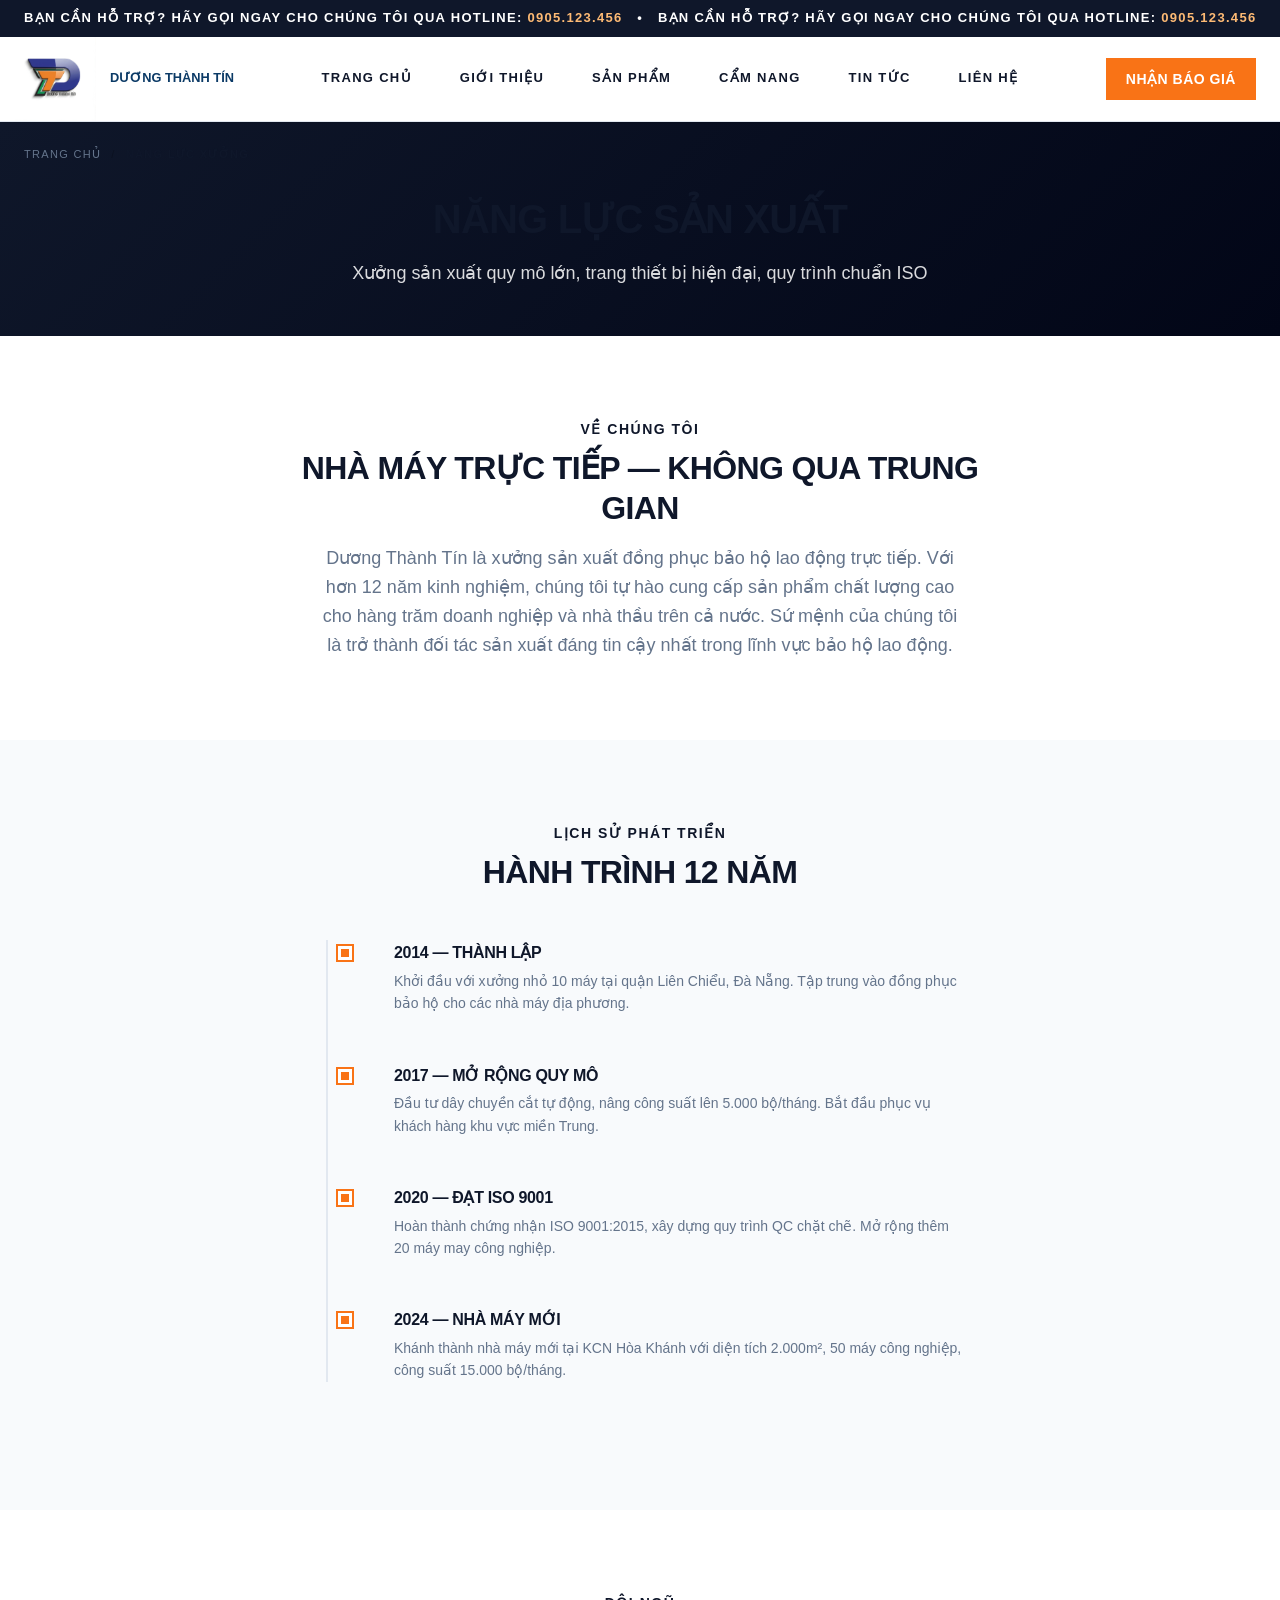
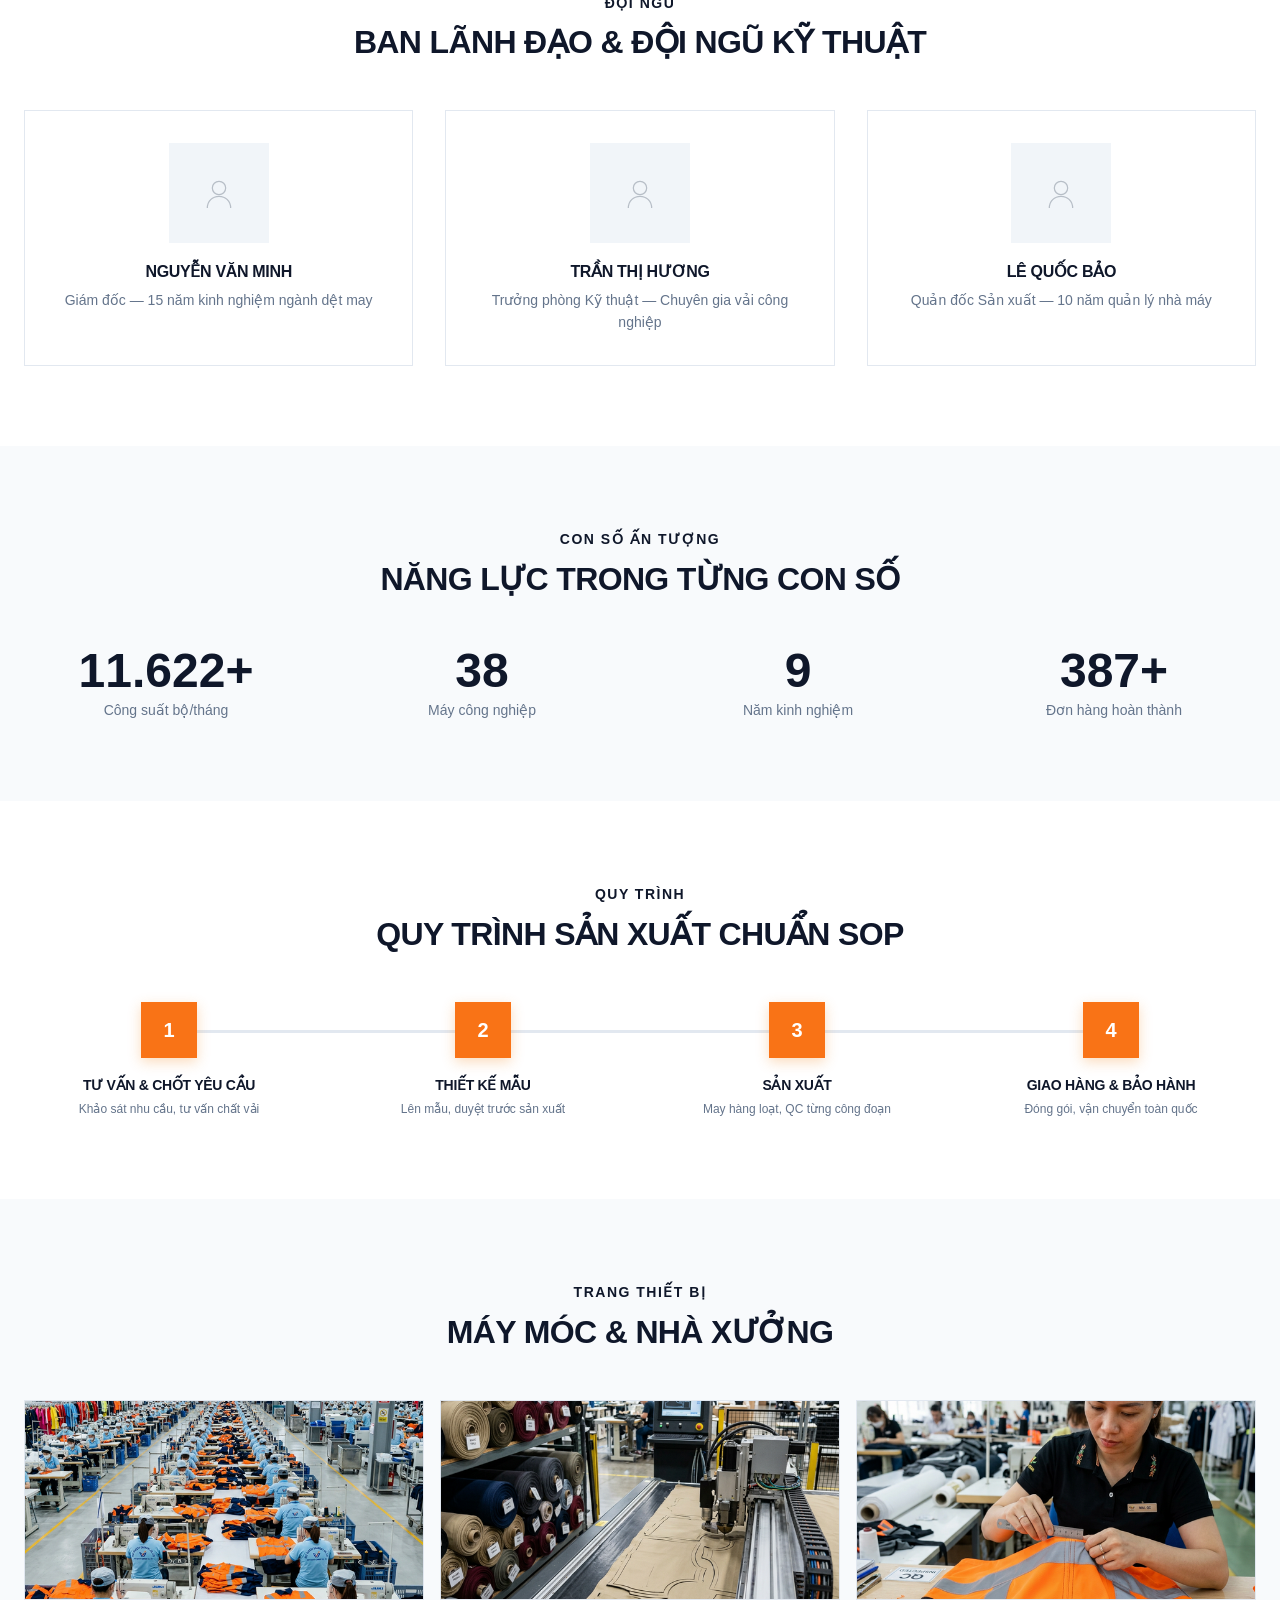
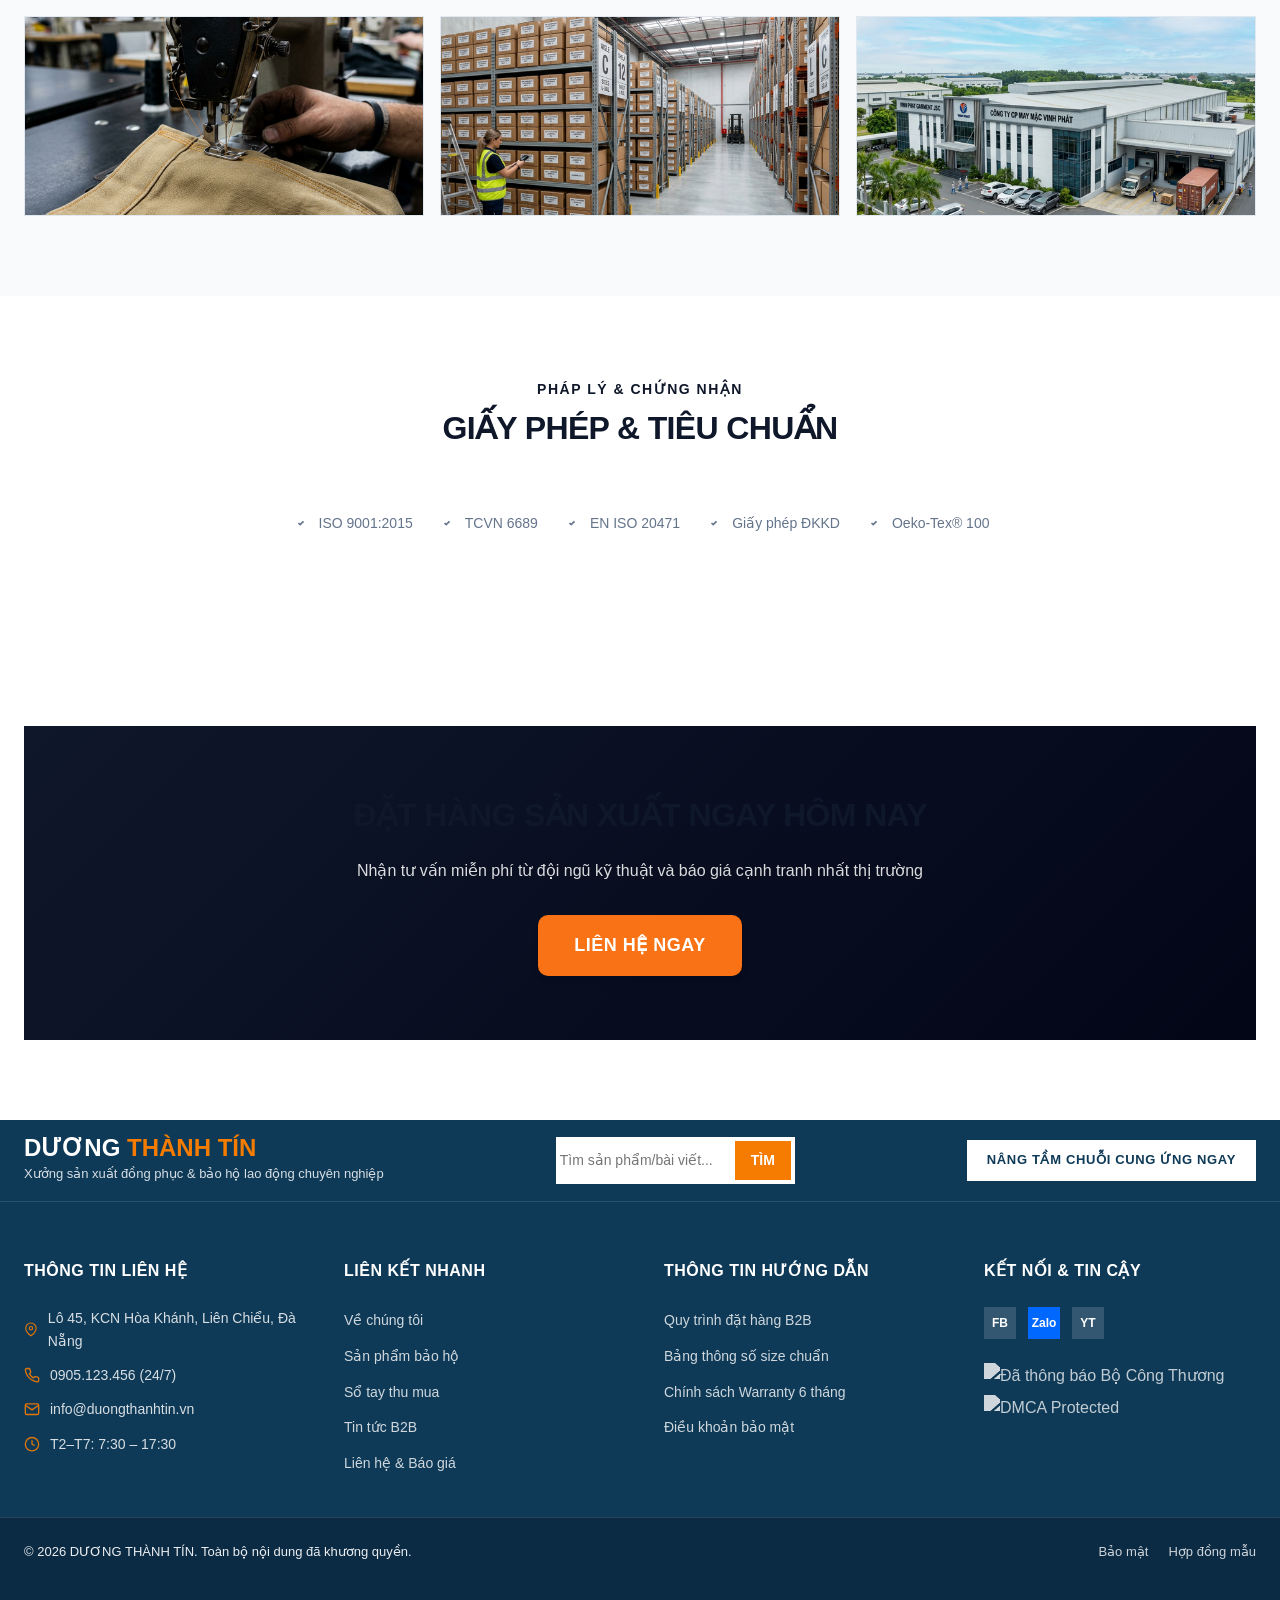
==== authority.html @ 7e6cf9c2 "Initial commit: Dương Thành Tín B2B Garment Website - Full redesign with homepage, profile, category" ====
<!DOCTYPE html>
<html lang="vi">

<head>
    <meta charset="UTF-8">
    <meta name="viewport" content="width=device-width, initial-scale=1.0">
    <title>Năng Lực Xưởng Sản Xuất | Dương Thành Tín</title>
    <meta name="description"
        content="Khám phá năng lực sản xuất của xưởng đồng phục bảo hộ Dương Thành Tín — thiết bị hiện đại, quy trình chuẩn ISO, đội ngũ giàu kinh nghiệm.">
    <link rel="stylesheet" href="styles.css">
</head>

<body>

    <!-- HEADER -->
    <div id="header-container"></div>
    <!-- PAGE HERO -->
    <section class="page-hero" style="padding: 24px 0 48px;">
        <div class="container">
            <nav class="breadcrumb-b2b">
                <a href="index.html">Trang chủ</a> <span class="separator">/</span> <span class="active-page">Năng lực
                    xưởng</span>
            </nav>
            <h1>Năng lực sản xuất</h1>
            <p>Xưởng sản xuất quy mô lớn, trang thiết bị hiện đại, quy trình chuẩn ISO</p>
        </div>
    </section>

    <!-- INTRO -->
    <section class="section reveal reveal-up">
        <div class="container" style="max-width:800px">
            <div class="text-center">
                <span class="section-label">Về chúng tôi</span>
                <h2 class="section-title">Nhà máy trực tiếp — Không qua trung gian</h2>
                <p class="section-subtitle">Dương Thành Tín là xưởng sản xuất đồng phục bảo hộ lao động trực tiếp.
                    Với hơn 12 năm kinh nghiệm, chúng tôi tự hào cung cấp sản phẩm chất lượng cao cho hàng trăm doanh
                    nghiệp và nhà thầu trên cả nước. Sứ mệnh của chúng tôi là trở thành đối tác sản xuất đáng tin cậy
                    nhất trong lĩnh vực bảo hộ lao động.</p>
            </div>
        </div>
    </section>

    <!-- HISTORY TIMELINE -->
    <section class="section section--alt">
        <div class="container" style="max-width:700px">
            <div class="text-center">
                <span class="section-label">Lịch sử phát triển</span>
                <h2 class="section-title">Hành trình 12 năm</h2>
            </div>
            <div class="history-timeline" style="margin-top:var(--space-2xl)">
                <div class="history-item">
                    <h4>2014 — Thành lập</h4>
                    <p>Khởi đầu với xưởng nhỏ 10 máy tại quận Liên Chiểu, Đà Nẵng. Tập trung vào đồng phục bảo hộ cho
                        các nhà máy địa phương.</p>
                </div>
                <div class="history-item">
                    <h4>2017 — Mở rộng quy mô</h4>
                    <p>Đầu tư dây chuyền cắt tự động, nâng công suất lên 5.000 bộ/tháng. Bắt đầu phục vụ khách hàng khu
                        vực miền Trung.</p>
                </div>
                <div class="history-item">
                    <h4>2020 — Đạt ISO 9001</h4>
                    <p>Hoàn thành chứng nhận ISO 9001:2015, xây dựng quy trình QC chặt chẽ. Mở rộng thêm 20 máy may công
                        nghiệp.</p>
                </div>
                <div class="history-item">
                    <h4>2024 — Nhà máy mới</h4>
                    <p>Khánh thành nhà máy mới tại KCN Hòa Khánh với diện tích 2.000m², 50 máy công nghiệp, công suất
                        15.000 bộ/tháng.</p>
                </div>
            </div>
        </div>
    </section>

    <!-- TEAM -->
    <section class="section">
        <div class="container">
            <div class="text-center">
                <span class="section-label">Đội ngũ</span>
                <h2 class="section-title">Ban lãnh đạo & đội ngũ kỹ thuật</h2>
            </div>
            <div class="grid-3" style="margin-top:var(--space-2xl)">
                <div class="team-card">
                    <div class="team-card__avatar">
                        <svg viewBox="0 0 48 48">
                            <circle cx="24" cy="18" r="8" fill="none" stroke="currentColor" stroke-width="1.5" />
                            <path d="M10 42c0-8 6-14 14-14s14 6 14 14" fill="none" stroke="currentColor"
                                stroke-width="1.5" />
                        </svg>
                    </div>
                    <h4>Nguyễn Văn Minh</h4>
                    <p>Giám đốc — 15 năm kinh nghiệm ngành dệt may</p>
                </div>
                <div class="team-card">
                    <div class="team-card__avatar">
                        <svg viewBox="0 0 48 48">
                            <circle cx="24" cy="18" r="8" fill="none" stroke="currentColor" stroke-width="1.5" />
                            <path d="M10 42c0-8 6-14 14-14s14 6 14 14" fill="none" stroke="currentColor"
                                stroke-width="1.5" />
                        </svg>
                    </div>
                    <h4>Trần Thị Hương</h4>
                    <p>Trưởng phòng Kỹ thuật — Chuyên gia vải công nghiệp</p>
                </div>
                <div class="team-card">
                    <div class="team-card__avatar">
                        <svg viewBox="0 0 48 48">
                            <circle cx="24" cy="18" r="8" fill="none" stroke="currentColor" stroke-width="1.5" />
                            <path d="M10 42c0-8 6-14 14-14s14 6 14 14" fill="none" stroke="currentColor"
                                stroke-width="1.5" />
                        </svg>
                    </div>
                    <h4>Lê Quốc Bảo</h4>
                    <p>Quản đốc Sản xuất — 10 năm quản lý nhà máy</p>
                </div>
            </div>
        </div>
    </section>

    <!-- STATS -->
    <section class="section section--alt">
        <div class="container">
            <div class="text-center">
                <span class="section-label">Con số ấn tượng</span>
                <h2 class="section-title">Năng lực trong từng con số</h2>
            </div>
            <div class="stats" style="margin-top:var(--space-2xl)">
                <div class="reveal reveal-up">
                    <div class="stat__number" data-counter="15000" data-suffix="+">0</div>
                    <div class="stat__label">Công suất bộ/tháng</div>
                </div>
                <div class="reveal reveal-up delay-100">
                    <div class="stat__number" data-counter="50">0</div>
                    <div class="stat__label">Máy công nghiệp</div>
                </div>
                <div class="reveal reveal-up delay-200">
                    <div class="stat__number" data-counter="12">0</div>
                    <div class="stat__label">Năm kinh nghiệm</div>
                </div>
                <div class="reveal reveal-up delay-300">
                    <div class="stat__number" data-counter="500" data-suffix="+">0</div>
                    <div class="stat__label">Đơn hàng hoàn thành</div>
                </div>
            </div>
        </div>
    </section>

    <!-- SOP -->
    <section class="section">
        <div class="container">
            <div class="text-center">
                <span class="section-label">Quy trình</span>
                <h2 class="section-title">Quy trình sản xuất chuẩn SOP</h2>
            </div>
            <div class="timeline">
                <div class="timeline__step">
                    <div class="timeline__num">1</div>
                    <h4>Tư vấn & chốt yêu cầu</h4>
                    <p>Khảo sát nhu cầu, tư vấn chất vải</p>
                </div>
                <div class="timeline__step">
                    <div class="timeline__num">2</div>
                    <h4>Thiết kế mẫu</h4>
                    <p>Lên mẫu, duyệt trước sản xuất</p>
                </div>
                <div class="timeline__step">
                    <div class="timeline__num">3</div>
                    <h4>Sản xuất</h4>
                    <p>May hàng loạt, QC từng công đoạn</p>
                </div>
                <div class="timeline__step">
                    <div class="timeline__num">4</div>
                    <h4>Giao hàng & bảo hành</h4>
                    <p>Đóng gói, vận chuyển toàn quốc</p>
                </div>
            </div>
        </div>
    </section>

    <!-- MACHINERY GALLERY -->
    <section class="section section--alt">
        <div class="container">
            <div class="text-center">
                <span class="section-label">Trang thiết bị</span>
                <h2 class="section-title">Máy móc & nhà xưởng</h2>
            </div>
            <div class="gallery-grid" style="margin-top:var(--space-2xl)">
                <div class="gallery-grid__item"><img src="images/factory-1.png" alt="Dây chuyền may công nghiệp"
                        loading="lazy"></div>
                <div class="gallery-grid__item"><img src="images/factory-2.png" alt="Máy cắt vải tự động CNC"
                        loading="lazy"></div>
                <div class="gallery-grid__item"><img src="images/factory-3.png" alt="Kiểm tra chất lượng QC"
                        loading="lazy"></div>
                <div class="gallery-grid__item"><img src="images/factory-5.png" alt="Máy may 2 kim công nghiệp"
                        loading="lazy"></div>
                <div class="gallery-grid__item"><img src="images/factory-4.png" alt="Kho hàng thành phẩm"
                        loading="lazy"></div>
                <div class="gallery-grid__item"><img src="images/factory-6.png" alt="Toàn cảnh nhà máy" loading="lazy">
                </div>
            </div>
        </div>
    </section>

    <!-- LEGAL CERTIFICATIONS STRIP -->
    <section class="section">
        <div class="container">
            <div class="text-center">
                <span class="section-label">Pháp lý & chứng nhận</span>
                <h2 class="section-title">Giấy phép & tiêu chuẩn</h2>
            </div>
            <div class="legal-strip" style="margin-top:var(--space-xl)">
                <div class="legal-strip__item">
                    <svg viewBox="0 0 24 24">
                        <path d="M9 12l2 2 4-4" fill="none" stroke="currentColor" stroke-width="2" />
                    </svg>
                    ISO 9001:2015
                </div>
                <div class="legal-strip__item">
                    <svg viewBox="0 0 24 24">
                        <path d="M9 12l2 2 4-4" fill="none" stroke="currentColor" stroke-width="2" />
                    </svg>
                    TCVN 6689
                </div>
                <div class="legal-strip__item">
                    <svg viewBox="0 0 24 24">
                        <path d="M9 12l2 2 4-4" fill="none" stroke="currentColor" stroke-width="2" />
                    </svg>
                    EN ISO 20471
                </div>
                <div class="legal-strip__item">
                    <svg viewBox="0 0 24 24">
                        <path d="M9 12l2 2 4-4" fill="none" stroke="currentColor" stroke-width="2" />
                    </svg>
                    Giấy phép ĐKKD
                </div>
                <div class="legal-strip__item">
                    <svg viewBox="0 0 24 24">
                        <path d="M9 12l2 2 4-4" fill="none" stroke="currentColor" stroke-width="2" />
                    </svg>
                    Oeko-Tex® 100
                </div>
            </div>
        </div>
    </section>

    <!-- CTA BANNER -->
    <section class="section">
        <div class="container">
            <div class="cta-banner">
                <h2>Đặt hàng sản xuất ngay hôm nay</h2>
                <p>Nhận tư vấn miễn phí từ đội ngũ kỹ thuật và báo giá cạnh tranh nhất thị trường</p>
                <a href="contact.html" class="btn btn--primary btn--lg">Liên hệ ngay</a>
            </div>
        </div>
    </section>

    <!-- FOOTER -->
    <div id="footer-container"></div>


    <script src="script.js"></script>
</body>

</html>
---- styles.css ----
/* ======================================
   CSS DESIGN SYSTEM — B2B Industrial Uniforms
   ====================================== */

/* ---------- Variables ---------- */
:root {
  /* Rich Modern Colors */
  --clr-primary: #0f172a;
  /* Deep Slate/Navy */
  --clr-primary-dark: #020617;
  --clr-primary-light: #1e293b;
  --clr-accent: #f97316;
  /* Vibrant Orange for high conversion */
  --clr-accent-dark: #ea580c;
  --clr-accent-light: #fdba74;
  --clr-white: #ffffff;
  --clr-bg: #f8fafc;
  /* Crisp off-white */
  --clr-bg-alt: #f1f5f9;
  --clr-text: #334155;
  /* Softer text for readability */
  --clr-text-muted: #64748b;
  --clr-border: #e2e8f0;
  --clr-success: #10b981;
  --clr-error: #ef4444;

  /* Premium Typography */
  --ff-body: 'Inter', -apple-system, BlinkMacSystemFont, "Segoe UI", Roboto, Helvetica, Arial, sans-serif;
  --ff-heading: 'Outfit', 'Inter', sans-serif;

  --fs-xs: 0.75rem;
  --fs-sm: 0.875rem;
  --fs-base: 1rem;
  --fs-md: 1.125rem;
  --fs-lg: 1.25rem;
  --fs-xl: 1.5rem;
  --fs-2xl: 2rem;
  --fs-3xl: 2.5rem;
  --fs-4xl: 3rem;

  --fw-normal: 400;
  --fw-medium: 500;
  --fw-semibold: 600;
  --fw-bold: 700;
  --fw-extrabold: 800;

  --space-xs: 0.25rem;
  --space-sm: 0.5rem;
  --space-md: 1rem;
  --space-lg: 1.5rem;
  --space-xl: 2rem;
  --space-2xl: 3rem;
  --space-3xl: 4rem;
  --space-4xl: 6rem;

  /* Modern Soft Radius */
  --radius-sm: 6px;
  --radius-md: 10px;
  --radius-lg: 16px;
  --radius-xl: 24px;
  --radius-full: 9999px;

  /* Premium Glass shadows */
  --shadow-sm: 0 1px 2px 0 rgba(0, 0, 0, 0.05);
  --shadow-md: 0 4px 6px -1px rgba(0, 0, 0, 0.1), 0 2px 4px -2px rgba(0, 0, 0, 0.1);
  --shadow-lg: 0 10px 15px -3px rgba(0, 0, 0, 0.1), 0 4px 6px -4px rgba(0, 0, 0, 0.1);
  --shadow-xl: 0 20px 25px -5px rgba(0, 0, 0, 0.1), 0 8px 10px -6px rgba(0, 0, 0, 0.1);
  --shadow-glow: 0 0 20px rgba(249, 115, 22, 0.35);

  --transition: 0.3s cubic-bezier(0.4, 0, 0.2, 1);
  /* Smoother animations */
  --max-w: 1280px;
  /* Wider for modern screens */
  --header-h: 84px;

  /* Homepage background tokens */
  --bg-1: #ffffff;
  --bg-2: #fff7ed;
  /* Soft orange tint */
  --bg-3: #f1f5f9;
  /* Slate 100 */
  --bg-4: #ffedd5;
  --bg-5: #0f172a;
  --bg-6: #f97316;
}

/* ---------- Reset ---------- */
*,
*::before,
*::after {
  box-sizing: border-box;
  margin: 0;
  padding: 0
}

html {
  scroll-behavior: smooth;
  -webkit-text-size-adjust: 100%
}

body {
  font-family: var(--ff-body);
  font-size: var(--fs-base);
  line-height: 1.6;
  color: var(--clr-text);
  background: var(--clr-white);
  overflow-x: hidden
}

/* Enforce Global Sharpness Removed to allow modern subtle rounded corners */

img,
svg {
  display: block;
  max-width: 100%;
  height: auto
}

a {
  color: inherit;
  text-decoration: none
}

ul,
ol {
  list-style: none
}

button,
input,
select,
textarea {
  font: inherit;
  color: inherit;
  border: none;
  outline: none;
  background: none
}

button {
  cursor: pointer
}

:focus-visible {
  outline: 3px solid var(--clr-accent-light);
  outline-offset: 2px;
  border-radius: var(--radius-sm);
}

/* Base Responsive Typography */
@media (max-width: 768px) {
  :root {
    --fs-base: 0.9375rem;
    --fs-md: 1rem;
    --fs-lg: 1.125rem;
    --fs-xl: 1.25rem;
    --fs-2xl: 1.5rem;
    --fs-3xl: 2rem;
    --fs-4xl: 2.5rem;
  }
}

/* ---------- Utilities ---------- */
.container {
  width: 100%;
  max-width: var(--max-w);
  margin: 0 auto;
  padding: 0 var(--space-lg)
}

.section {
  padding: 80px 0;
}

.strip-section {
  padding: 100px 0;
  position: relative;
  overflow: hidden;
  border-bottom: 1px solid var(--clr-border);
}

.section--alt {
  background: var(--clr-bg)
}

/* Background Utility Classes */
.bg-white {
  background-color: var(--bg-1);
}

.bg-warm {
  background-color: var(--bg-2);
}

.bg-gray {
  background-color: var(--bg-3);
}

.bg-orange-tint {
  background-color: var(--bg-4);
}

.bg-charcoal {
  background-color: var(--bg-5);
  color: #fff;
}

.bg-orange-solid {
  background-color: var(--bg-6);
  color: #fff;
}

.section-title {
  position: relative;
  padding-left: 0;
}

/* Industrial Left Accent for titles */
.section--with-accent .section-title {
  padding-left: var(--space-lg);
  border-left: 4px solid var(--clr-accent);
}

.text-center {
  text-align: center
}

.section-label {
  display: inline-block;
  font-size: var(--fs-sm);
  font-weight: var(--fw-semibold);
  color: var(--clr-primary);
  text-transform: uppercase;
  letter-spacing: 1.5px;
  margin-bottom: var(--space-sm);
}

.section-title {
  font-size: var(--fs-2xl);
  font-weight: var(--fw-extrabold);
  color: var(--clr-primary);
  margin-bottom: var(--space-md);
  line-height: 1.25;
}

.section-subtitle {
  font-size: var(--fs-md);
  color: var(--clr-text-muted);
  max-width: 640px;
}

/* Background Utility Classes extension */
.bg-charcoal .section-title,
.bg-charcoal .section-subtitle,
.bg-charcoal .section-label {
  color: #fff;
}

.bg-charcoal .section-subtitle {
  opacity: 0.8;
}

/* Quote / Highlight strip */
.highlight-strip {
  background-color: var(--bg-4);
  padding: var(--space-xl);
  border-left: 6px solid var(--clr-accent);
  border-radius: 0;
  margin: var(--space-xl) 0;
}

.tag-pill {
  display: inline-block;
  padding: 4px 12px;
  background-color: var(--bg-4);
  color: var(--clr-accent-dark);
  font-size: var(--fs-xs);
  font-weight: var(--fw-bold);
  border-radius: 0;
  text-transform: uppercase;
  letter-spacing: 0.5px;
  margin-bottom: var(--space-sm);
}

.text-center .section-subtitle {
  margin: 0 auto
}

/* ---------- Global Typography Override ---------- */
h1,
h2,
h3,
h4,
h5,
h6 {
  font-family: var(--ff-heading);
  text-transform: uppercase;
  letter-spacing: -0.02em;
  /* Tighter letter spacing for modern B2B tech look */
  font-weight: 800;
  color: var(--clr-primary);
}

/* ---------- Buttons ---------- */
.btn {
  display: inline-flex;
  align-items: center;
  justify-content: center;
  gap: var(--space-sm);
  font-weight: 700;
  font-family: var(--ff-heading);
  border-radius: var(--radius-md);
  padding: 14px 28px;
  font-size: var(--fs-sm);
  transition: var(--transition);
  white-space: nowrap;
  text-transform: uppercase;
  letter-spacing: 0.5px;
  position: relative;
  overflow: hidden;
  z-index: 1;
}

.btn::after {
  content: '';
  position: absolute;
  inset: 0;
  background: rgba(255, 255, 255, 0.1);
  transform: scaleX(0);
  transform-origin: right;
  transition: transform 0.4s cubic-bezier(0.4, 0, 0.2, 1);
  z-index: -1;
}

.btn:hover::after {
  transform: scaleX(1);
  transform-origin: left;
}

.btn--primary {
  background: var(--clr-accent);
  color: var(--clr-white);
  border: none;
  box-shadow: var(--shadow-md);
}

.btn--primary:hover {
  background: var(--clr-accent-dark);
  color: var(--clr-white);
  transform: translateY(-2px);
  box-shadow: var(--shadow-lg), var(--shadow-glow);
}

.btn--secondary {
  background: transparent;
  color: var(--clr-primary);
  border: 2px solid var(--clr-primary);
}

.btn--secondary:hover {
  background: var(--clr-primary);
  color: var(--clr-white);
  transform: translateY(-2px);
  border-color: var(--clr-primary);
  box-shadow: var(--shadow-md);
}

.btn--outline-white {
  background: transparent;
  color: var(--clr-white);
  border: 2px solid var(--clr-white);
}

.btn--outline-white:hover {
  background: var(--clr-white);
  color: var(--clr-primary);
  transform: translateY(-2px);
  box-shadow: var(--shadow-md);
}

.btn--lg {
  padding: 1rem 2.25rem;
  font-size: var(--fs-md);
}

.btn--sm {
  padding: 0.6rem 1.25rem;
  font-size: var(--fs-sm);
}

.btn--full {
  width: 100%;
}

/* ---------- Header ---------- */
.header {
  position: sticky;
  top: 0;
  z-index: 1000;
  background: var(--clr-white);
  box-shadow: var(--shadow-sm);
  transition: transform var(--transition);
}

.header.header--hidden {
  transform: translateY(-100%);
}

.bg-charcoal .header {
  background: var(--bg-5);
  border-bottom: 1px solid rgba(255, 255, 255, 0.1);
}

.header.header--scrolled {
  box-shadow: var(--shadow-md);
}

/* ---------- Top Bar ---------- */
.topbar {
  background: var(--clr-primary);
  color: var(--clr-white);
  font-size: 0.75rem;
  padding: 8px 0;
  overflow: hidden;
  white-space: nowrap;
  text-transform: uppercase;
  letter-spacing: 0.1em;
  font-weight: 700;
}

.topbar a {
  color: var(--clr-white);
  text-decoration: none;
  border-bottom: 1px solid var(--clr-accent);
}

.topbar--marquee .topbar__marquee-track {
  display: inline-block;
  animation: marquee 30s linear infinite;
}

@keyframes marquee {
  0% {
    transform: translateX(0);
  }

  100% {
    transform: translateX(-50%);
  }
}

/* ---------- Navbar ---------- */
.navbar {
  background: var(--clr-white);
  border-bottom: 1px solid var(--clr-border);
  position: relative;
}

.navbar__inner {
  display: flex;
  align-items: center;
  justify-content: space-between;
  height: var(--header-h);
}

.navbar__logo {
  display: flex;
  align-items: center;
  gap: 16px;
  text-decoration: none;
}

.navbar__logo-text {
  display: flex;
  flex-direction: column;
  line-height: 1;
}

.navbar__logo-text span:first-child {
  font-weight: 800;
  font-size: 1.125rem;
  color: var(--clr-primary);
  text-transform: uppercase;
}

.navbar__logo-text span:last-child {
  font-weight: 700;
  font-size: 0.875rem;
  color: var(--clr-primary);
}

.navbar__nav {
  display: flex;
  align-items: center;
  gap: 48px;
}

.navbar__nav a {
  font-size: 0.8125rem;
  font-weight: 700;
  color: var(--clr-primary);
  text-transform: uppercase;
  letter-spacing: 0.1em;
  padding: 12px 0;
  position: relative;
  transition: all 0.2s ease;
  white-space: nowrap;
}

.navbar__nav a:hover,
.navbar__nav a.active {
  color: var(--clr-primary);
}

.navbar__nav a.active::after {
  content: '';
  position: absolute;
  bottom: -4px;
  left: 0;
  width: 100%;
  height: 2px;
  background: var(--clr-accent);
  border-radius: 0;
}

.navbar__actions {
  display: flex;
  align-items: center;
  gap: 28px;
}

.navbar__hotline {
  display: flex;
  align-items: center;
  gap: 8px;
  font-weight: 700;
  color: var(--clr-primary);
  font-size: 1rem;
}

.navbar__hotline svg {
  color: var(--clr-primary);
}

.navbar__search-btn {
  color: var(--clr-text);
  transition: color 0.3s;
}

.navbar__search-btn:hover {
  color: var(--clr-primary);
}

.btn--accent {
  background: var(--clr-accent);
  color: var(--clr-white);
  padding: 10px 20px;
  border-radius: 0;
  font-weight: 600;
  transition: background 0.3s;
}

.btn--accent:hover {
  background: var(--clr-accent-dark);
}

/* ---------- Search Dropdown ---------- */
.navbar__search {
  position: absolute;
  top: 100%;
  left: 0;
  right: 0;
  background: var(--clr-white);
  border-top: 1px solid var(--clr-border);
  box-shadow: 0 4px 12px rgba(0, 0, 0, 0.1);
  padding: 16px 0;
  transform: translateY(-10px);
  opacity: 0;
  visibility: hidden;
  transition: all 0.3s;
  z-index: -1;
}

.navbar__search.active {
  transform: translateY(0);
  opacity: 1;
  visibility: visible;
  z-index: 10;
}

.navbar__search-form {
  display: flex;
  align-items: center;
  background: var(--clr-bg);
  border-radius: 0;
  padding: 4px 16px;
  border: 1px solid var(--clr-border);
}

.navbar__search-form input {
  flex-grow: 1;
  padding: 10px 0;
  font-size: 1rem;
}

.navbar__search-form button {
  color: var(--clr-text-muted);
}

/* ---------- Hamburger ---------- */
.hamburger {
  display: none;
  flex-direction: column;
  gap: 5px;
  width: 24px;
  cursor: pointer;
  background: none;
  border: none;
  padding: 0;
  position: relative;
  z-index: 2001;
  /* Above mobile nav and overlay */
}

.hamburger span {
  display: block;
  height: 2px;
  background: var(--clr-primary);
  border-radius: 0;
  transition: all 0.3s;
}

.hamburger.active span:nth-child(1) {
  transform: rotate(45deg) translate(5px, 5px);
}

.hamburger.active span:nth-child(2) {
  opacity: 0;
}

.hamburger.active span:nth-child(3) {
  transform: rotate(-45deg) translate(5px, -5px);
}

/* ---------- Mobile Nav ---------- */
@media(max-width:960px) {
  .hamburger {
    display: flex;
  }

  .navbar__nav {
    position: fixed;
    top: 0;
    right: 0;
    bottom: 0;
    width: 80%;
    max-width: 400px;
    background: var(--clr-primary);
    flex-direction: column;
    align-items: stretch;
    padding: var(--space-4xl) var(--space-xl);
    gap: var(--space-lg);
    transform: translateX(100%);
    transition: transform 0.4s cubic-bezier(0.16, 1, 0.3, 1);
    box-shadow: -10px 0 30px rgba(0, 0, 0, 0.2);
    z-index: 2000;
  }

  .navbar__nav.open {
    transform: translateX(0);
  }

  .navbar__nav a {
    padding: var(--space-md) 0;
    font-size: var(--fs-lg);
    color: var(--clr-white);
    border-bottom: 1px solid rgba(255, 255, 255, 0.1);
    letter-spacing: 2px;
  }

  .navbar__nav a.active::after {
    left: 0;
    width: 24px;
    bottom: 10px;
    display: block;
  }

  .navbar__actions {
    gap: var(--space-sm);
  }

  .navbar__hotline {
    display: none;
  }

  .navbar__search-btn {
    display: none;
  }

  .navbar__inner {
    height: 70px;
    padding: 0 var(--space-md);
  }

  .navbar__logo-text span:first-child {
    font-size: 1rem;
  }

  .navbar__logo-text span:last-child {
    font-size: 0.75rem;
  }

  /* Overlay / Backdrop */
  .nav-overlay {
    position: fixed;
    inset: 0;
    background: rgba(15, 42, 67, 0.6);
    backdrop-filter: blur(4px);
    z-index: 1999;
    opacity: 0;
    visibility: hidden;
    transition: all 0.3s ease;
  }

  .nav-overlay.active {
    opacity: 1;
    visibility: visible;
  }

  /* Hamburger active state color change */
  .hamburger.active span {
    background: var(--clr-white);
  }
}


/* ---------- Hero Slider ---------- */
.hero-slider {
  position: relative;
  width: 100%;
  height: 75vh;
  min-height: 500px;
  max-height: 800px;
  overflow: visible;
  /* Ensure cards can overflow */
  background: var(--clr-primary-dark);
  z-index: 10;
  /* Lower than service-cards */
}

.hero-slider__track {
  display: flex;
  height: 100%;
  transition: transform 0.6s cubic-bezier(0.25, 0.46, 0.45, 0.94);
}

.hero-slider__slide {
  min-width: 100%;
  height: 100%;
  position: relative;
  display: flex;
  align-items: center;
  background-size: cover;
  background-position: center;
  background-repeat: no-repeat;
  color: var(--clr-white);
}

.hero-slider__slide::before {
  content: '';
  position: absolute;
  inset: 0;
  background: rgba(0, 0, 0, 0.65);
  /* Dark overlay */
  z-index: 1;
}

.hero-slider__slide-content {
  position: relative;
  z-index: 2;
  width: 100%;
  max-width: var(--max-w);
  margin: 0 auto;
  padding: 40px var(--space-lg);
  text-align: left;
  border-left: 4px solid var(--clr-accent);
  margin-left: 0;
  background: rgba(15, 23, 42, 0.75);
  /* --clr-primary with opacity */
  backdrop-filter: blur(12px);
  -webkit-backdrop-filter: blur(12px);
  width: auto;
  margin-right: var(--space-lg);
  border-radius: 0 var(--radius-lg) var(--radius-lg) 0;
  box-shadow: var(--shadow-xl);
}

@media (min-width: 960px) {
  .hero-slider__slide-content {
    padding: 60px var(--space-2xl);
    border-left: 6px solid var(--clr-accent);
    margin-left: max(var(--space-lg), calc((100% - var(--max-w))/2 + var(--space-lg)));
    width: 650px;
    margin-right: auto;
    border-radius: var(--radius-xl);
  }
}

.hero-slider__slide-content h1 {
  font-size: clamp(2rem, 5vw, 3.5rem);
  font-weight: 800;
  line-height: 1.1;
  color: white;
  margin-bottom: var(--space-md);
  text-transform: uppercase;
  letter-spacing: 0.05em;
}

.hero-slider__slide-content p {
  font-size: var(--fs-md);
  opacity: 0.9;
  margin-bottom: var(--space-xl);
  max-width: 480px;
  line-height: 1.6;
}

.hero-slider__bullets {
  margin-bottom: var(--space-xl);
  display: flex;
  flex-direction: column;
  gap: var(--space-xs);
}

.hero-slider__bullets li {
  display: flex;
  align-items: center;
  gap: var(--space-sm);
  font-size: var(--fs-base);
  color: rgba(255, 255, 255, 0.9);
}

.hero-slider__bullets svg {
  color: var(--clr-success);
  width: 20px;
  height: 20px;
  flex-shrink: 0;
}

.hero-slider__slide-content .hero__actions {
  display: flex;
  gap: var(--space-md);
  flex-wrap: wrap;
}

@media(max-width:768px) {
  .hero-slider {
    height: 65vh;
  }

  .hero-slider__slide-content {
    margin-left: 5%;
    padding-left: var(--space-md);
    padding-right: var(--space-md);
    border-left-width: 4px;
  }

  .hero-slider__slide-content h1 {
    font-size: var(--fs-2xl);
  }

  .hero-slider__slide-content p {
    font-size: var(--fs-base);
  }
}

/* Slider Arrows */
.hero-slider__arrow {
  position: absolute;
  top: 50%;
  transform: translateY(-50%);
  z-index: 10;
  width: 50px;
  height: 50px;
  background: rgba(255, 255, 255, 0.1);
  border: 1px solid rgba(255, 255, 255, 0.3);
  border-radius: 0;
  display: flex;
  align-items: center;
  justify-content: center;
  cursor: pointer;
  transition: all 0.2s;
  color: var(--clr-white);
}

.hero-slider__arrow:hover {
  background: rgba(255, 255, 255, 0.3)
}

.hero-slider__arrow--prev {
  left: var(--space-lg)
}

.hero-slider__arrow--next {
  right: var(--space-lg)
}

.hero-slider__arrow svg {
  width: 20px;
  height: 20px;
  fill: none;
  stroke: currentColor;
  stroke-width: 2.5;
  stroke-linecap: round;
  stroke-linejoin: round
}

/* Slider Dots */
.hero-slider__dots {
  position: absolute;
  bottom: 120px;
  /* Shifted up for cards */
  left: 50%;
  transform: translateX(-50%);
  z-index: 10;
  display: flex;
  gap: var(--space-sm);
}

.hero-slider__dot {
  width: 40px;
  height: 4px;
  border-radius: 0;
  background: rgba(255, 255, 255, 0.3);
  border: none;
  cursor: pointer;
  transition: all 0.3s;
}

.hero-slider__dot.active {
  background: var(--clr-accent);
  width: 60px;
}

/* ---------- Service Cards (Hero Bottom) ---------- */
.service-cards {
  margin-top: -80px;
  /* Overlap hero */
  position: relative;
  z-index: 100;
  /* High z-index to stay on top */
}

.service-cards__grid {
  display: grid;
  grid-template-columns: repeat(3, 1fr);
  gap: var(--space-lg);
  box-shadow: none;
  border-radius: 0;
  border: none;
}

.service-card {
  padding: var(--space-xl);
  display: flex;
  flex-direction: column;
  gap: var(--space-sm);
  transition: all var(--transition);
  min-height: 220px;
  justify-content: center;
  text-decoration: none;
  border-radius: var(--radius-xl);
  box-shadow: var(--shadow-md);
  background: var(--clr-white);
  border: 1px solid var(--clr-border);
  position: relative;
  overflow: hidden;
}

.service-card::before {
  content: '';
  position: absolute;
  top: 0;
  left: 0;
  width: 100%;
  height: 4px;
  background: var(--clr-accent);
  transform: scaleX(0);
  transform-origin: left;
  transition: transform 0.4s cubic-bezier(0.4, 0, 0.2, 1);
}

.service-card:hover {
  transform: translateY(-8px);
  box-shadow: var(--shadow-xl);
  border-color: var(--clr-accent-light);
}

.service-card:hover::before {
  transform: scaleX(1);
}

.service-card__icon {
  width: 56px;
  height: 56px;
  margin-bottom: var(--space-sm);
  display: flex;
  align-items: center;
  justify-content: center;
  background: var(--bg-2);
  border-radius: var(--radius-md);
  color: var(--clr-accent);
}

.service-card__icon svg {
  width: 28px;
  height: 28px;
}

.service-card h3 {
  font-size: var(--fs-lg);
  font-weight: var(--fw-bold);
  margin-bottom: var(--space-xs);
  line-height: 1.2;
}

.service-card p {
  font-size: var(--fs-sm);
  line-height: 1.5;
  color: var(--clr-text-muted);
}

/* Modifiers */
.service-card--accent {
  background: var(--clr-accent);
  color: var(--clr-white);
  border: none;
}

.service-card--accent p {
  color: rgba(255, 255, 255, 0.9);
}

.service-card--accent .service-card__icon {
  background: rgba(255, 255, 255, 0.2);
  color: var(--clr-white);
}

.service-card--light {
  background: var(--bg-1);
  color: var(--clr-primary);
}

.service-card--dark {
  background: var(--clr-primary);
  color: var(--clr-white);
  border: none;
}

.service-card--dark p {
  color: rgba(255, 255, 255, 0.8);
}

.service-card--dark .service-card__icon {
  background: rgba(255, 255, 255, 0.1);
  color: var(--clr-white);
}

/* Give next section extra top space so overlapping cards are not cut off */
.hero-slider+.section,
.hero-slider+.strip-section {
  padding-top: calc(var(--space-3xl) + 80px);
}

@media(max-width:960px) {
  .hero-slider {
    height: 70vh;
  }

  .service-cards {
    margin-top: 0;
    /* Remove overlap on small mobile */
    padding: var(--space-lg) 0;
    background: var(--clr-bg);
  }

  .service-cards__grid {
    grid-template-columns: 1fr;
    border-radius: 0;
    border: none;
  }

  .service-card {
    min-height: auto;
    padding: var(--space-lg);
    border-bottom: 1px solid var(--clr-border);
  }

  .hero-slider+.section,
  .hero-slider+.strip-section {
    padding-top: var(--space-3xl);
  }

  .hero-slider__dots {
    bottom: 80px;
  }
}

@media(max-width:768px) {
  .hero-slider {
    max-height: 600px;
    min-height: 420px
  }

  .hero-slider__slide-content {
    margin-left: var(--space-lg)
  }

  .hero-slider__arrow {
    width: 36px;
    height: 36px
  }

  .hero-slider__arrow--prev {
    left: var(--space-sm)
  }

  .hero-slider__arrow--next {
    right: var(--space-sm)
  }

  .hero-slider__dots {
    bottom: 72px
  }

  .hero-features-bar__inner {
    grid-template-columns: repeat(2, 1fr);
    gap: var(--space-sm);
    padding: var(--space-sm) var(--space-md)
  }

  .hero-features-bar__item {
    font-size: var(--fs-xs)
  }

  .hero-features-bar__item svg {
    width: 22px;
    height: 22px
  }
}

@media(max-width:480px) {
  .hero-features-bar__inner {
    grid-template-columns: 1fr 1fr
  }
}

/* ---------- Page Hero (inner pages) ---------- */
.page-hero {
  background: linear-gradient(135deg, var(--clr-primary), var(--clr-primary-dark));
  color: var(--clr-white);
  padding: var(--space-3xl) 0 var(--space-2xl);
  text-align: center;
}

.page-hero h1 {
  font-size: var(--fs-3xl);
  font-weight: var(--fw-extrabold);
  margin-bottom: var(--space-sm)
}

.page-hero p {
  font-size: var(--fs-md);
  opacity: 0.85;
  max-width: 600px;
  margin: 0 auto
}

.breadcrumb {
  display: flex;
  justify-content: center;
  gap: var(--space-sm);
  font-size: var(--fs-sm);
  opacity: 0.7;
  margin-bottom: var(--space-md)
}

.breadcrumb span {
  opacity: 0.5
}

/* ---------- Cards ---------- */
.card {
  background: var(--clr-white);
  border-radius: 0;
  box-shadow: var(--shadow-sm);
  overflow: hidden;
  transition: all var(--transition);
  border: 1px solid var(--clr-border);
}

.card:hover {
  box-shadow: var(--shadow-lg);
  transform: translateY(-4px)
}

.card__img {
  height: 200px;
  background: var(--clr-bg-alt);
  display: flex;
  align-items: center;
  justify-content: center;
  overflow: hidden;
  position: relative;
}

.card__img svg {
  width: 64px;
  height: 64px;
  opacity: 0.3
}

.card__img img {
  width: 100%;
  height: 100%;
  object-fit: cover;
  display: block;
}

.card__body {
  padding: var(--space-lg)
}

.card__body h3 {
  font-size: var(--fs-lg);
  font-weight: var(--fw-bold);
  margin-bottom: var(--space-sm);
  color: var(--clr-primary)
}

.card__body p {
  font-size: var(--fs-sm);
  color: var(--clr-text-muted);
  margin-bottom: var(--space-md)
}

.card__body .btn {
  margin-top: auto
}

.grid-2 {
  display: grid;
  grid-template-columns: repeat(2, 1fr);
  gap: var(--space-xl)
}

.grid-3 {
  display: grid;
  grid-template-columns: repeat(3, 1fr);
  gap: var(--space-xl)
}

.grid-4 {
  display: grid;
  grid-template-columns: repeat(4, 1fr);
  gap: var(--space-xl)
}

@media(max-width:960px) {
  .grid-4 {
    grid-template-columns: repeat(2, 1fr)
  }
}

@media(max-width:768px) {
  .grid-3 {
    grid-template-columns: 1fr
  }

  .grid-2 {
    grid-template-columns: 1fr
  }

  .grid-4 {
    grid-template-columns: 1fr
  }
}

/* ---------- Persona Cards ---------- */
.persona-card {
  background: var(--clr-white);
  border: 2px solid var(--clr-border);
  border-radius: 0;
  padding: var(--space-xl);
  text-align: center;
  transition: all var(--transition);
  cursor: pointer;
}

.persona-card:hover {
  border-color: var(--clr-accent);
  box-shadow: var(--shadow-lg);
  transform: translateY(-4px)
}

.persona-card__icon {
  width: 72px;
  height: 72px;
  background: var(--clr-bg);
  border-radius: 0;
  display: flex;
  align-items: center;
  justify-content: center;
  margin: 0 auto var(--space-md);
}

.persona-card__icon svg {
  width: 32px;
  height: 32px;
  fill: var(--clr-primary)
}

.persona-card h3 {
  font-size: var(--fs-lg);
  font-weight: var(--fw-bold);
  color: var(--clr-primary);
  margin-bottom: var(--space-xs)
}

.persona-card p {
  font-size: var(--fs-sm);
  color: var(--clr-text-muted);
  margin-bottom: var(--space-md)
}

.persona-card .btn {
  font-size: var(--fs-sm)
}

/* ---------- Stats ---------- */
.stats {
  display: grid;
  grid-template-columns: repeat(4, 1fr);
  gap: var(--space-xl);
  text-align: center
}

.stat__number {
  font-size: var(--fs-4xl);
  font-weight: var(--fw-extrabold);
  color: var(--clr-primary);
  line-height: 1
}

.stat__label {
  font-size: var(--fs-sm);
  color: var(--clr-text-muted);
  margin-top: var(--space-xs)
}

@media(max-width:768px) {
  .stats {
    grid-template-columns: repeat(2, 1fr);
    gap: var(--space-lg)
  }

  .stat__number {
    font-size: var(--fs-2xl)
  }
}

/* ---------- SOP Timeline ---------- */
.timeline {
  display: grid;
  grid-template-columns: repeat(4, 1fr);
  gap: var(--space-lg);
  position: relative;
  margin-top: var(--space-2xl);
}

.timeline::before {
  content: '';
  position: absolute;
  top: 28px;
  left: 10%;
  right: 10%;
  height: 3px;
  background: var(--clr-border);
}

.timeline__step {
  text-align: center;
  position: relative;
  z-index: 1
}

.timeline__num {
  width: 56px;
  height: 56px;
  border-radius: 0;
  background: var(--clr-accent);
  color: var(--clr-white);
  font-weight: var(--fw-bold);
  font-size: var(--fs-lg);
  display: flex;
  align-items: center;
  justify-content: center;
  margin: 0 auto var(--space-md);
  box-shadow: 0 4px 12px rgba(242, 140, 40, 0.3);
}

.timeline__step h4 {
  font-size: var(--fs-sm);
  font-weight: var(--fw-semibold);
  margin-bottom: var(--space-xs);
  color: var(--clr-primary)
}

.timeline__step p {
  font-size: var(--fs-xs);
  color: var(--clr-text-muted)
}

@media(max-width:768px) {
  .timeline {
    grid-template-columns: 1fr;
    gap: var(--space-xl)
  }

  .timeline::before {
    display: none
  }
}

/* ---------- Gallery Grid ---------- */
.gallery-grid {
  display: grid;
  grid-template-columns: repeat(3, 1fr);
  gap: var(--space-md);
}

.gallery-grid__item {
  height: 200px;
  background: var(--clr-bg-alt);
  border-radius: 0;
  display: flex;
  align-items: center;
  justify-content: center;
  overflow: hidden;
  border: 1px solid var(--clr-border);
}

.gallery-grid__item svg {
  width: 48px;
  height: 48px;
  opacity: 0.25
}

.gallery-grid__item img {
  width: 100%;
  height: 100%;
  object-fit: cover;
  display: block;
}

@media(max-width:768px) {
  .gallery-grid {
    grid-template-columns: repeat(2, 1fr)
  }
}

/* ---------- Video Section ---------- */
.video-thumb {
  position: relative;
  height: 400px;
  background: var(--clr-primary-dark);
  border-radius: 0;
  display: flex;
  align-items: center;
  justify-content: center;
  cursor: pointer;
  overflow: hidden;
}

.video-thumb::before {
  content: '';
  position: absolute;
  inset: 0;
  background: linear-gradient(135deg, rgba(11, 58, 102, 0.7), rgba(7, 43, 77, 0.9));
}

.play-btn {
  position: relative;
  z-index: 1;
  width: 80px;
  height: 80px;
  background: var(--clr-accent);
  border-radius: 0;
  display: flex;
  align-items: center;
  justify-content: center;
  transition: transform var(--transition), box-shadow var(--transition);
  box-shadow: 0 8px 24px rgba(242, 140, 40, 0.4);
}

.play-btn:hover {
  transform: scale(1.1);
  box-shadow: 0 12px 32px rgba(242, 140, 40, 0.5)
}

.play-btn svg {
  width: 32px;
  height: 32px;
  fill: var(--clr-white);
  margin-left: 4px
}

/* ---------- Logo Grid ---------- */
.logo-grid {
  display: grid;
  grid-template-columns: repeat(5, 1fr);
  gap: var(--space-lg);
  align-items: center;
}

.logo-grid__item {
  height: 80px;
  background: var(--clr-bg);
  border-radius: 0;
  display: flex;
  align-items: center;
  justify-content: center;
  border: 1px solid var(--clr-border);
  opacity: 0.6;
  transition: opacity var(--transition);
}

.logo-grid__item:hover {
  opacity: 1
}

@media(max-width:768px) {
  .logo-grid {
    grid-template-columns: repeat(3, 1fr)
  }
}

/* ---------- Certification Cards ---------- */
.cert-card {
  background: var(--clr-white);
  border: 1px solid var(--clr-border);
  border-radius: 0;
  padding: var(--space-xl);
  text-align: center;
  transition: all var(--transition);
}

.cert-card:hover {
  box-shadow: var(--shadow-md);
  transform: translateY(-2px)
}

.cert-card__icon {
  width: 64px;
  height: 64px;
  background: var(--clr-bg);
  border-radius: 0;
  display: flex;
  align-items: center;
  justify-content: center;
  margin: 0 auto var(--space-md);
}

.cert-card__icon svg {
  width: 28px;
  height: 28px;
  fill: var(--clr-primary)
}

.cert-card h4 {
  font-size: var(--fs-base);
  font-weight: var(--fw-semibold);
  color: var(--clr-primary);
  margin-bottom: var(--space-xs)
}

.cert-card p {
  font-size: var(--fs-sm);
  color: var(--clr-text-muted)
}

/* ---------- Forms ---------- */
.form-grid {
  display: grid;
  grid-template-columns: 1fr 1fr;
  gap: var(--space-md)
}

@media(max-width:768px) {
  .form-grid {
    grid-template-columns: 1fr
  }
}

.form-group {
  display: flex;
  flex-direction: column;
  gap: var(--space-xs)
}

.form-group--full {
  grid-column: 1/-1
}

.form-group label {
  font-size: var(--fs-sm);
  font-weight: var(--fw-medium);
  color: var(--clr-text)
}

.form-group input,
.form-group select,
.form-group textarea {
  padding: 0.75rem 1rem;
  border: 2px solid var(--clr-border);
  border-radius: 0;
  font-size: var(--fs-base);
  transition: border-color var(--transition);
  background: var(--clr-white);
}

.form-group input:focus,
.form-group select:focus,
.form-group textarea:focus {
  border-color: var(--clr-primary)
}

.form-group textarea {
  resize: vertical;
  min-height: 100px
}

.form-group .error-msg {
  font-size: var(--fs-xs);
  color: var(--clr-error);
  display: none
}

.form-group.has-error input,
.form-group.has-error select,
.form-group.has-error textarea {
  border-color: var(--clr-error)
}

.form-group.has-error .error-msg {
  display: block
}

.form-section {
  background: var(--clr-white);
  border-radius: 0;
  padding: var(--space-2xl);
  box-shadow: var(--shadow-lg);
  border: 1px solid var(--clr-border);
}

.form-submit-area {
  text-align: center;
  margin-top: var(--space-xl);
  display: flex;
  flex-direction: column;
  align-items: center;
  gap: var(--space-md);
}

@media(min-width:480px) {
  .form-submit-area {
    flex-direction: row;
    justify-content: center;
  }
}

.warranty-badge {
  display: inline-flex;
  align-items: center;
  gap: 8px;
  color: var(--clr-primary);
  font-weight: var(--fw-semibold);
  font-size: var(--fs-sm);
  background: rgba(242, 140, 40, 0.1);
  padding: 0.5rem 1rem;
  border-radius: 0;
}

.warranty-badge svg {
  flex-shrink: 0;
}

/* ---------- FAQ / Accordion ---------- */
.accordion {
  display: flex;
  flex-direction: column;
  gap: var(--space-sm)
}

.accordion__item {
  border: 1px solid var(--clr-border);
  border-radius: 0;
  overflow: hidden;
  transition: box-shadow var(--transition);
}

.accordion__item.active {
  box-shadow: var(--shadow-sm)
}

.accordion__header {
  display: flex;
  align-items: center;
  justify-content: space-between;
  padding: var(--space-md) var(--space-lg);
  background: var(--clr-white);
  font-weight: var(--fw-semibold);
  cursor: pointer;
  transition: background var(--transition);
  gap: var(--space-md);
}

.accordion__header:hover {
  background: var(--clr-bg)
}

.accordion__item.active .accordion__header {
  background: var(--clr-accent-10);
  color: var(--clr-primary);
}

.accordion__icon {
  width: 24px;
  height: 24px;
  flex-shrink: 0;
  transition: transform var(--transition);
}

.accordion__item.active .accordion__icon {
  transform: rotate(180deg)
}

.accordion__body {
  max-height: 0;
  overflow: hidden;
  transition: max-height 0.4s ease, padding 0.3s ease;
}

.accordion__body-inner {
  padding: 0 var(--space-lg) var(--space-lg);
  font-size: var(--fs-sm);
  color: var(--clr-text-muted);
  line-height: 1.7
}

.accordion__item.active .accordion__body {
  max-height: 500px
}

/* ---------- Product Gallery ---------- */
.product-gallery {
  display: grid;
  grid-template-columns: 1fr 1fr;
  gap: var(--space-2xl);
  align-items: start
}

.product-gallery__main {
  height: 400px;
  background: var(--clr-bg-alt);
  border-radius: 0;
  display: flex;
  align-items: center;
  justify-content: center;
  border: 1px solid var(--clr-border);
}

.product-gallery__main svg {
  width: 80px;
  height: 80px;
  opacity: 0.3
}

.product-gallery__thumbs {
  display: flex;
  gap: var(--space-sm);
  margin-top: var(--space-md)
}

.product-gallery__thumb {
  width: 80px;
  height: 80px;
  background: var(--clr-bg-alt);
  border-radius: 0;
  display: flex;
  align-items: center;
  justify-content: center;
  cursor: pointer;
  border: 2px solid var(--clr-border);
  transition: border-color var(--transition);
}

.product-gallery__thumb.active,
.product-gallery__thumb:hover {
  border-color: var(--clr-accent)
}

.product-gallery__thumb svg {
  width: 24px;
  height: 24px;
  opacity: 0.3
}

@media(max-width:768px) {
  .product-gallery {
    grid-template-columns: 1fr
  }
}

/* ---------- Tabs ---------- */
.tabs__nav {
  display: flex;
  gap: var(--space-xs);
  border-bottom: 2px solid var(--clr-border);
  margin-bottom: var(--space-xl);
  overflow-x: auto
}

.tabs__btn {
  padding: var(--space-md) var(--space-lg);
  font-weight: var(--fw-medium);
  color: var(--clr-text-muted);
  border-bottom: 3px solid transparent;
  margin-bottom: -2px;
  transition: all var(--transition);
  white-space: nowrap;
  background: none;
  cursor: pointer;
}

.tabs__btn.active,
.tabs__btn:hover {
  color: var(--clr-primary);
  border-bottom-color: var(--clr-accent)
}

.tabs__panel {
  display: none
}

.tabs__panel.active {
  display: block
}

.spec-table {
  width: 100%;
  border-collapse: collapse
}

.spec-table tr:nth-child(odd) {
  background: var(--clr-bg)
}

.spec-table td {
  padding: var(--space-md);
  font-size: var(--fs-sm);
  border-bottom: 1px solid var(--clr-border)
}

.spec-table td:first-child {
  font-weight: var(--fw-semibold);
  color: var(--clr-primary);
  width: 35%
}

/* ---------- Blog ---------- */
.blog-grid {
  display: grid;
  grid-template-columns: 2fr 1fr;
  gap: var(--space-2xl)
}

@media(max-width:768px) {
  .blog-grid {
    grid-template-columns: 1fr
  }
}

.blog-card {
  display: flex;
  flex-direction: column
}

.blog-card .card__img {
  height: 180px
}

.blog-card .tag {
  display: inline-block;
  font-size: var(--fs-xs);
  font-weight: var(--fw-semibold);
  color: var(--clr-primary);
  background: rgba(242, 140, 40, 0.1);
  padding: 0.25rem 0.75rem;
  border-radius: 0;
  margin-bottom: var(--space-sm);
}

.sidebar {
  display: flex;
  flex-direction: column;
  gap: var(--space-xl)
}

.sidebar__block {
  background: var(--clr-bg);
  border-radius: 0;
  padding: var(--space-lg);
}

.sidebar__block h3 {
  font-size: var(--fs-md);
  font-weight: var(--fw-bold);
  color: var(--clr-primary);
  margin-bottom: var(--space-md)
}

.sidebar__link {
  display: block;
  padding: var(--space-sm) 0;
  font-size: var(--fs-sm);
  color: var(--clr-text-muted);
  border-bottom: 1px solid var(--clr-border);
  transition: color var(--transition);
}

.sidebar__link:hover {
  color: var(--clr-primary)
}

/* ---------- CTA Banner ---------- */
.cta-banner {
  background: linear-gradient(135deg, var(--clr-primary), var(--clr-primary-dark));
  color: var(--clr-white);
  border-radius: 0;
  padding: var(--space-3xl);
  text-align: center;
}

.cta-banner h2 {
  font-size: var(--fs-2xl);
  font-weight: var(--fw-extrabold);
  margin-bottom: var(--space-md)
}

.cta-banner p {
  opacity: 0.85;
  margin-bottom: var(--space-xl);
  max-width: 600px;
  margin-left: auto;
  margin-right: auto
}

/* ---------- Sticky Bottom CTA Bar ---------- */
.sticky-cta {
  position: fixed;
  bottom: 0;
  left: 0;
  right: 0;
  z-index: 900;
  background: var(--footer-bg, #F57C00);
  box-shadow: 0 -4px 15px rgba(0, 0, 0, 0.15);
  padding: 8px;
}

.sticky-cta__inner {
  display: flex;
  gap: 8px;
  max-width: 1200px;
  margin: 0 auto;
  align-items: center;
  justify-content: space-between;
}

.sticky-cta__btn {
  display: flex;
  flex: 1;
  align-items: center;
  justify-content: center;
  gap: 8px;
  min-height: 48px;
  padding: 6px 12px;
  border-radius: 0;
  font-weight: var(--fw-bold);
  font-size: var(--fs-sm);
  color: var(--clr-white) !important;
  text-align: left;
  transition: all var(--transition);
  border: none;
  cursor: pointer;
  white-space: nowrap;
  text-decoration: none !important;
}

.sticky-cta__btn svg {
  flex-shrink: 0;
  width: 24px;
  height: 24px;
}

.sticky-cta__btn--primary {
  background: rgba(255, 255, 255, 0.2);
}

.sticky-cta__btn--primary:hover {
  background: rgba(255, 255, 255, 0.3);
}

.sticky-cta__btn--zalo {
  background: #0068FF;
}

.sticky-cta__btn--zalo:hover {
  background: #0050CC;
}

.sticky-cta__btn--hotline {
  background: var(--clr-primary);
}

.sticky-cta__btn--hotline:hover {
  background: var(--clr-primary-dark);
}

.sticky-cta__label {
  display: flex;
  flex-direction: column;
  line-height: 1.2;
}

.sticky-cta__label small {
  font-size: 11px;
  font-weight: var(--fw-normal);
  opacity: 0.9;
  display: block;
}

.sticky-cta__label strong {
  font-size: 14px;
}

/* Responsive */
@media(max-width: 900px) {
  .sticky-cta {
    padding: 6px;
  }

  .sticky-cta__btn {
    padding: 6px 10px;
    min-height: 44px;
  }

  .sticky-cta__label small {
    font-size: 10px;
  }

  .sticky-cta__label strong {
    font-size: 13px;
  }
}

@media(max-width: 600px) {
  .sticky-cta {
    padding: 6px 4px;
  }

  .sticky-cta__inner {
    gap: 4px;
  }

  .sticky-cta__btn {
    padding: 6px 4px;
    gap: 4px;
    border-radius: 0;
  }

  .sticky-cta__btn svg {
    width: 20px;
    height: 20px;
  }

  .sticky-cta__label small {
    font-size: 9px;
  }

  .sticky-cta__label strong {
    font-size: 12px;
  }
}

@media(max-width: 400px) {
  .sticky-cta__btn {
    padding: 4px 2px;
    gap: 3px;
    border-radius: 0;
  }

  .sticky-cta__btn svg {
    width: 16px;
    height: 16px;
  }

  .sticky-cta__label small {
    font-size: 8px;
  }

  .sticky-cta__label strong {
    font-size: 10px;
  }
}

/* Spacer removed from body */

/* ---------- Footer ---------- */
/* ---------- Footer New Design ---------- */
:root {
  /* New Premium B2B Footer Tokens */
  --footer-bg: #0F3A57;
  /* Steel Navy */
  --footer-dark: #0B2A43;
  /* Midnight Navy */
  --footer-accent: #F57C00;
  /* Brand Orange */
  --footer-text: rgba(255, 255, 255, 0.92);
  --footer-text-muted: rgba(255, 255, 255, 0.8);
  --footer-divider: rgba(255, 255, 255, 0.12);

  /* CTA Strip Tokens */
  --cta-bg-soft: #FFF3E6;
  --cta-text-navy: #0F2A43;
  --cta-text-gray: #374151;
}

.footer-new {
  font-family: var(--ff-body);
  color: var(--footer-text);
  overflow: hidden;
  position: relative;
}

.footer-top {
  background-color: var(--footer-bg);
  padding: 16px 0;
  border-bottom: 1px solid var(--footer-divider);
}

.footer-top__inner {
  display: flex;
  justify-content: space-between;
  align-items: center;
  gap: var(--space-xl);
  flex-wrap: wrap;
}

.footer-logo {
  font-size: 24px;
  font-weight: 800;
  text-transform: uppercase;
  color: #fff;
  text-decoration: none;
  display: block;
  line-height: 1;
}

.footer-logo span {
  color: var(--footer-accent);
}

.footer-slogan {
  font-size: 13px;
  opacity: 0.9;
  margin-top: 4px;
}

.footer-search {
  display: flex;
  background: white;
  border-radius: 0;
  padding: 4px;
  width: 100%;
  max-width: 320px;
}

.footer-search input {
  flex: 1;
  border: none;
  font-size: 14px;
  color: #333;
}

.footer-search button {
  background: var(--footer-accent);
  color: white;
  border: none;
  padding: 8px 16px;
  border-radius: 0;
  font-weight: 700;
  font-size: 14px;
  cursor: pointer;
  text-transform: uppercase;
}

.btn--white-mini {
  background: white;
  color: var(--footer-bg);
  padding: 10px 20px;
  border-radius: 0;
  font-size: 13px;
  font-weight: 700;
  text-transform: uppercase;
  letter-spacing: 0.05em;
  text-decoration: none;
  transition: all 0.2s ease;
}

.btn--white-mini:hover {
  background: var(--footer-accent);
  color: #fff;
  transform: translateY(-2px);
}

.footer-main {
  background-color: var(--footer-bg);
  padding: 56px 0 32px;
}

.footer-grid {
  display: grid;
  grid-template-columns: repeat(4, 1fr);
  gap: var(--space-2xl);
}

.footer-heading {
  font-size: 16px;
  font-weight: 700;
  text-transform: uppercase;
  margin-bottom: 24px;
  letter-spacing: 0.5px;
  color: #fff;
}

.footer-contact-list,
.footer-links {
  list-style: none;
  padding: 0;
  margin: 0;
}

.footer-contact-list li {
  margin-bottom: 12px;
  font-size: 14px;
  line-height: 1.6;
  opacity: 0.9;
  display: flex;
  gap: 10px;
}

.footer-links li {
  margin-bottom: 10px;
}

.footer-links a {
  font-size: 14px;
  color: var(--footer-text-muted);
  text-decoration: none;
  transition: all 0.2s ease;
}

.footer-links a:hover {
  color: #fff;
  text-decoration: underline;
}

.footer-links--grid {
  display: grid;
  grid-template-columns: 1fr;
  gap: 4px;
}

.cert-img {
  height: 40px;
  width: auto;
  margin-right: 12px;
  filter: brightness(0) invert(1);
  opacity: 0.8;
}

.footer-social {
  display: flex;
  gap: 12px;
}

.social-link {
  width: 32px;
  height: 32px;
  background: rgba(255, 255, 255, 0.15);
  border-radius: 0;
  display: flex;
  align-items: center;
  justify-content: center;
  color: white;
  font-size: 12px;
  font-weight: 700;
  transition: all 0.3s ease;
}

.social-link:hover {
  background: white;
  color: var(--footer-bg);
  transform: translateY(-3px);
}

.footer-bottom {
  background-color: var(--footer-dark);
  padding: 24px 0 96px;
  /* 24px + 72px space for sticky CTA */
  font-size: 13px;
  border-top: 1px solid var(--footer-divider);
}

@media(max-width: 768px) {
  .footer-bottom {
    padding-bottom: 86px;
  }
}

.footer-bottom__inner {
  display: flex;
  justify-content: space-between;
  align-items: center;
}

.footer-legal {
  display: flex;
  gap: 20px;
}

.footer-legal a {
  color: var(--footer-text-muted);
  text-decoration: none;
}

/* Floating Contacts */
.floating-contacts {
  position: fixed;
  right: 24px;
  bottom: 100px;
  display: flex;
  flex-direction: column;
  gap: 12px;
  z-index: 999;
}

.floating-btn {
  width: 48px;
  height: 48px;
  border-radius: 0;
  display: flex;
  align-items: center;
  justify-content: center;
  color: white;
  box-shadow: 0 4px 12px rgba(0, 0, 0, 0.2);
  transition: all 0.3s cubic-bezier(0.175, 0.885, 0.32, 1.275);
}

.floating-btn--phone {
  background-color: #4CAF50;
}

.floating-btn--zalo {
  background-color: #0084FF;
}

.floating-btn--messenger {
  background-color: #00B2FF;
}

.floating-btn:hover {
  transform: scale(1.1) rotate(5deg);
  box-shadow: 0 6px 16px rgba(0, 0, 0, 0.3);
}

.scroll-top {
  width: 48px;
  height: 48px;
  border-radius: 0;
  background: white;
  color: var(--footer-bg);
  border: none;
  display: flex;
  align-items: center;
  justify-content: center;
  cursor: pointer;
  box-shadow: 0 4px 12px rgba(0, 0, 0, 0.1);
  transition: all 0.3s ease;
  opacity: 0;
  visibility: hidden;
  pointer-events: none;
}

.scroll-top.visible {
  opacity: 1;
  visibility: visible;
  pointer-events: auto;
}

.scroll-top:hover {
  background: var(--footer-bg);
  color: white;
  transform: translateY(-5px);
}

/* Responsive Rules */
@media (max-width: 1024px) {
  .footer-grid {
    grid-template-columns: repeat(2, 1fr);
  }
}

@media (max-width: 768px) {
  .footer-top__inner {
    flex-direction: column;
    text-align: center;
    gap: 20px;
  }

  .footer-grid {
    grid-template-columns: 1fr;
    gap: 40px;
  }

  .footer-bottom__inner {
    flex-direction: column;
    gap: 15px;
    text-align: center;
  }

  .footer-legal {
    justify-content: center;
  }

  .floating-contacts {
    right: 16px;
    bottom: 80px;
  }

  .floating-btn,
  .scroll-top {
    width: 42px;
    height: 42px;
  }
}

/* ---------- Modal ---------- */
.modal {
  position: fixed;
  inset: 0;
  background: rgba(0, 0, 0, 0.85);
  display: flex;
  align-items: center;
  justify-content: center;
  z-index: 2000;
  opacity: 0;
  pointer-events: none;
  transition: opacity var(--transition);
}

.modal.active {
  opacity: 1;
  pointer-events: auto
}

.modal__content {
  width: 90%;
  max-width: 800px;
  background: var(--clr-text);
  border-radius: 0;
  overflow: hidden;
  position: relative;
  aspect-ratio: 16/9;
  display: flex;
  align-items: center;
  justify-content: center;
  color: var(--clr-white);
  font-size: var(--fs-lg);
}

/* ---------- Size Chart Table ---------- */
.size-table {
  width: 100%;
  border-collapse: collapse;
  text-align: center;
}

.size-table th {
  background: var(--clr-primary);
  color: var(--clr-white);
  padding: var(--space-sm);
  font-weight: var(--fw-semibold);
  border: 1px solid var(--clr-primary);
  white-space: nowrap;
}

.size-table td {
  padding: var(--space-sm);
  border: 1px solid var(--clr-border);
  font-size: var(--fs-sm);
}

.size-table tr:nth-child(even) {
  background: var(--clr-bg);
}

.modal__close {
  position: absolute;
  top: var(--space-md);
  right: var(--space-md);
  width: 40px;
  height: 40px;
  background: rgba(255, 255, 255, 0.1);
  border-radius: 0;
  display: flex;
  align-items: center;
  justify-content: center;
  cursor: pointer;
  transition: background var(--transition);
  z-index: 10;
}

.modal__close:hover {
  background: rgba(255, 255, 255, 0.2)
}

.modal__close svg {
  width: 20px;
  height: 20px;
  fill: var(--clr-white)
}

/* ---------- Capability PDF Modal (UI only) ---------- */
.pdf-modal {
  position: fixed;
  inset: 0;
  display: none;
  /* toggled via .is-open */
  align-items: center;
  justify-content: center;
  z-index: 2100;
  font-family: var(--ff-body);
}

.pdf-modal.is-open {
  display: flex;
}

.pdf-modal__overlay {
  position: absolute;
  inset: 0;
  background: rgba(0, 0, 0, 0.55);
}

.pdf-modal__dialog {
  position: relative;
  width: min(1000px, 96vw);
  max-height: 85vh;
  background: #FFFFFF;
  border-radius: 0;
  padding: 32px;
  box-shadow: 0 24px 60px rgba(15, 23, 42, 0.25);
  z-index: 1;
  display: flex;
  flex-direction: column;
}

.pdf-modal__close {
  position: absolute;
  top: 18px;
  right: 18px;
  width: 32px;
  height: 32px;
  border-radius: 0;
  border: none;
  background: rgba(15, 23, 42, 0.04);
  display: flex;
  align-items: center;
  justify-content: center;
  cursor: pointer;
  color: #111827;
  transition: background 0.2s ease, transform 0.15s ease;
}

.pdf-modal__close svg {
  width: 18px;
  height: 18px;
}

.pdf-modal__close:hover {
  background: rgba(15, 23, 42, 0.12);
  transform: translateY(-1px);
}

.pdf-modal__grid {
  display: grid;
  grid-template-columns: 0.4fr 0.6fr;
  gap: 32px;
  align-items: stretch;
  margin-top: 8px;
  overflow: hidden;
}

.pdf-modal__left {
  display: flex;
  flex-direction: column;
  align-items: flex-start;
  justify-content: center;
}

.book-cover-card {
  position: relative;
  width: 100%;
  max-width: 260px;
  aspect-ratio: 3 / 4;
  border-radius: 0;
  padding: 20px 18px;
  background: radial-gradient(circle at 20% 0%, #F57C00 0, #0B3A66 60%, #020617 100%);
  box-shadow: none;
  color: #F9FAFB;
  overflow: hidden;
}

.book-cover-card__tag {
  position: absolute;
  top: 14px;
  left: 16px;
  background: rgba(255, 255, 255, 0.12);
  border-radius: 0;
  padding: 4px 12px;
  font-size: 11px;
  font-weight: 600;
  letter-spacing: 0.04em;
  text-transform: uppercase;
  border: 1px solid rgba(255, 255, 255, 0.22);
}

.book-cover-card__body {
  position: relative;
  display: flex;
  flex-direction: column;
  gap: 10px;
  margin-top: 38px;
}

.book-cover-card__logo {
  font-size: 13px;
  font-weight: 700;
  text-transform: uppercase;
  letter-spacing: 0.1em;
  opacity: 0.9;
}

.book-cover-card__title {
  font-size: 18px;
  line-height: 1.35;
  font-weight: 800;
}

.book-cover-card__subtitle {
  font-size: 12px;
  line-height: 1.5;
  opacity: 0.9;
  max-width: 220px;
}

.book-cover-card__meta {
  margin-top: 14px;
  font-size: 12px;
  color: #6B7280;
}

.pdf-modal__right {
  max-height: calc(85vh - 64px);
  overflow-y: auto;
  padding-right: 4px;
}

.pdf-modal__header {
  margin-bottom: 18px;
}

.pdf-modal__tag {
  display: inline-block;
  padding: 3px 10px;
  border-radius: 0;
  border: 1px solid rgba(245, 124, 0, 0.4);
  color: var(--clr-primary);
  font-size: 12px;
  font-weight: 500;
  margin-bottom: 10px;
}

.pdf-modal__title {
  font-size: 24px;
  font-weight: 700;
  color: #111111;
  margin-bottom: 6px;
}

.pdf-modal__subtitle {
  font-size: 14px;
  line-height: 1.6;
  color: #555555;
}

.pdf-modal__benefits {
  margin-top: 18px;
  margin-bottom: 20px;
  padding: 0;
  list-style: none;
  display: flex;
  flex-direction: column;
  gap: 8px;
}

.pdf-modal__benefits li {
  display: flex;
  align-items: flex-start;
  gap: 10px;
  font-size: 14px;
  color: #333333;
}

.benefit-icon {
  width: 22px;
  height: 22px;
  border-radius: 0;
  background: rgba(245, 124, 0, 0.08);
  display: flex;
  align-items: center;
  justify-content: center;
  color: var(--clr-primary);
  flex-shrink: 0;
}

.benefit-icon svg {
  width: 14px;
  height: 14px;
}

.pdf-modal__form {
  margin-top: 4px;
}

.pdf-modal__form-grid {
  display: grid;
  grid-template-columns: 1fr 1fr;
  gap: 16px;
}

.pdf-field {
  display: flex;
  flex-direction: column;
  gap: 4px;
}

.pdf-field label {
  font-size: 12px;
  color: #555555;
}

.pdf-field input {
  height: 46px;
  border-radius: 0;
  border: 1px solid rgba(0, 0, 0, 0.12);
  padding: 0 12px;
  font-size: 14px;
  color: #111111;
  background: #FFFFFF;
  transition: border-color 0.2s ease, box-shadow 0.2s ease;
}

.pdf-field input::placeholder {
  color: #9CA3AF;
}

.pdf-field input:focus {
  outline: none;
  border-color: #F57C00;
  box-shadow: 0 0 0 1px rgba(245, 124, 0, 0.25);
}

.pdf-modal__cta {
  margin-top: 18px;
  width: 100%;
  height: 50px;
  border-radius: 0;
  border: none;
  background: #F57C00;
  color: #FFFFFF;
  font-size: 14px;
  font-weight: 700;
  letter-spacing: 0.05em;
  text-transform: uppercase;
  cursor: pointer;
  display: inline-flex;
  align-items: center;
  justify-content: center;
  transition: background 0.2s ease, box-shadow 0.2s ease, transform 0.15s ease;
}

.pdf-modal__cta:hover {
  background: #E56F00;
  box-shadow: 0 10px 24px rgba(245, 124, 0, 0.35);
  transform: translateY(-1px);
}

.pdf-modal__cta:active {
  transform: translateY(0);
  box-shadow: 0 4px 12px rgba(245, 124, 0, 0.25);
}

.pdf-modal__note {
  margin-top: 8px;
  font-size: 12px;
  color: #6B7280;
}

@media (max-width: 768px) {
  .pdf-modal__dialog {
    width: 96vw;
    max-height: 95vh;
    padding: 22px 20px 20px;
    border-radius: 0;
  }

  .pdf-modal__grid {
    grid-template-columns: 1fr;
    gap: 20px;
  }

  .pdf-modal__left {
    align-items: center;
    text-align: center;
  }

  .book-cover-card {
    max-width: 220px;
  }

  .book-cover-card__meta {
    text-align: center;
  }

  .pdf-modal__right {
    max-height: none;
    padding-right: 0;
  }

  .pdf-modal__form-grid {
    grid-template-columns: 1fr;
  }
}

/* ---------- Thank You ---------- */
.thankyou {
  min-height: 70vh;
  display: flex;
  align-items: center;
  justify-content: center;
  text-align: center;
  padding: var(--space-3xl) 0;
}

.thankyou__icon {
  width: 100px;
  height: 100px;
  background: rgba(34, 197, 94, 0.1);
  border-radius: 0;
  display: flex;
  align-items: center;
  justify-content: center;
  margin: 0 auto var(--space-xl);
}

.thankyou__icon svg {
  width: 48px;
  height: 48px;
  fill: var(--clr-success)
}

.thankyou h1 {
  font-size: var(--fs-2xl);
  color: var(--clr-primary);
  margin-bottom: var(--space-md)
}

.thankyou p {
  color: var(--clr-text-muted);
  margin-bottom: var(--space-xl);
  max-width: 500px;
  margin-left: auto;
  margin-right: auto
}

.thankyou__actions {
  display: flex;
  gap: var(--space-md);
  justify-content: center;
  flex-wrap: wrap
}

/* ---------- Contact Cards ---------- */
.contact-cards {
  display: grid;
  grid-template-columns: repeat(auto-fit, minmax(200px, 1fr));
  gap: var(--space-lg)
}

.contact-card {
  background: var(--clr-white);
  border: 1px solid var(--clr-border);
  border-radius: 0;
  padding: var(--space-xl);
  text-align: center;
  transition: all var(--transition);
}

.contact-card:hover {
  box-shadow: var(--shadow-md);
  transform: translateY(-2px)
}

.contact-card__icon {
  width: 56px;
  height: 56px;
  background: var(--clr-bg);
  border-radius: 0;
  display: flex;
  align-items: center;
  justify-content: center;
  margin: 0 auto var(--space-md);
}

.contact-card__icon svg {
  width: 24px;
  height: 24px;
  fill: var(--clr-primary)
}

.contact-card h4 {
  font-size: var(--fs-base);
  font-weight: var(--fw-semibold);
  color: var(--clr-primary);
  margin-bottom: var(--space-xs)
}

.contact-card p {
  font-size: var(--fs-sm);
  color: var(--clr-text-muted)
}

/* ---------- Map placeholder ---------- */
.map-placeholder {
  height: 300px;
  background: var(--clr-bg-alt);
  border-radius: 0;
  display: flex;
  align-items: center;
  justify-content: center;
  border: 1px solid var(--clr-border);
  color: var(--clr-text-muted);
  font-size: var(--fs-md);
}

/* ---------- Project Card ---------- */
.project-card {
  background: var(--clr-white);
  border-radius: 0;
  overflow: hidden;
  box-shadow: var(--shadow-sm);
  border: 1px solid var(--clr-border);
  transition: all var(--transition);
}

.project-card:hover {
  box-shadow: var(--shadow-lg);
  transform: translateY(-4px)
}

.project-card__img {
  height: 180px;
  background: var(--clr-bg-alt);
  display: flex;
  align-items: center;
  justify-content: center
}

.project-card__img svg {
  width: 48px;
  height: 48px;
  opacity: 0.25
}

.project-card__img img {
  width: 100%;
  height: 100%;
  object-fit: cover;
  display: block;
}

.project-card__body {
  padding: var(--space-lg)
}

.project-card__body h4 {
  font-size: var(--fs-base);
  font-weight: var(--fw-bold);
  color: var(--clr-primary);
  margin-bottom: var(--space-xs)
}

.project-card__body p {
  font-size: var(--fs-sm);
  color: var(--clr-text-muted)
}

/* ---------- History Timeline ---------- */
.history-timeline {
  position: relative;
  padding-left: var(--space-2xl)
}

.history-timeline::before {
  content: '';
  position: absolute;
  left: 12px;
  top: 0;
  bottom: 0;
  width: 2px;
  background: var(--clr-border)
}

.history-item {
  position: relative;
  margin-bottom: var(--space-2xl);
  padding-left: var(--space-xl)
}

.history-item::before {
  content: '';
  position: absolute;
  left: -24px;
  top: 6px;
  width: 14px;
  height: 14px;
  background: var(--clr-accent);
  border-radius: 0;
  border: 3px solid var(--clr-white);
  box-shadow: 0 0 0 2px var(--clr-accent);
}

.history-item h4 {
  font-weight: var(--fw-bold);
  color: var(--clr-primary);
  margin-bottom: var(--space-xs)
}

.history-item p {
  font-size: var(--fs-sm);
  color: var(--clr-text-muted)
}

/* ---------- Team Card ---------- */
.team-card {
  background: var(--clr-white);
  border: 1px solid var(--clr-border);
  border-radius: 0;
  padding: var(--space-xl);
  text-align: center;
  transition: all var(--transition);
}

.team-card:hover {
  box-shadow: var(--shadow-md);
  transform: translateY(-2px)
}

.team-card__avatar {
  width: 100px;
  height: 100px;
  background: var(--clr-bg-alt);
  border-radius: 0;
  margin: 0 auto var(--space-md);
  display: flex;
  align-items: center;
  justify-content: center;
}

.team-card__avatar svg {
  width: 40px;
  height: 40px;
  opacity: 0.3
}

.team-card h4 {
  font-size: var(--fs-base);
  font-weight: var(--fw-bold);
  color: var(--clr-primary);
  margin-bottom: var(--space-xs)
}

.team-card p {
  font-size: var(--fs-sm);
  color: var(--clr-text-muted)
}

/* ---------- Advantage Cards ---------- */
.advantage-card {
  display: flex;
  align-items: flex-start;
  gap: var(--space-md);
  padding: var(--space-lg);
  background: var(--clr-white);
  border: 1px solid var(--clr-border);
  border-radius: 0;
  transition: all var(--transition);
}

.advantage-card:hover {
  box-shadow: var(--shadow-sm);
  border-color: var(--clr-accent)
}

.advantage-card__icon {
  width: 48px;
  height: 48px;
  flex-shrink: 0;
  background: rgba(242, 140, 40, 0.1);
  border-radius: 0;
  display: flex;
  align-items: center;
  justify-content: center;
}

.advantage-card__icon svg {
  width: 24px;
  height: 24px;
  fill: var(--clr-accent)
}

.advantage-card h4 {
  font-size: var(--fs-base);
  font-weight: var(--fw-semibold);
  color: var(--clr-primary);
  margin-bottom: var(--space-xs)
}

.advantage-card p {
  font-size: var(--fs-sm);
  color: var(--clr-text-muted)
}

/* ---------- Featured Article ---------- */
.featured-article {
  display: grid;
  grid-template-columns: 1fr 1fr;
  gap: var(--space-2xl);
  background: var(--clr-white);
  border-radius: 0;
  overflow: hidden;
  box-shadow: var(--shadow-md);
  border: 1px solid var(--clr-border);
}

.featured-article__img {
  min-height: 300px;
  background: var(--clr-bg-alt);
  display: flex;
  align-items: center;
  justify-content: center;
}

.featured-article__img svg {
  width: 64px;
  height: 64px;
  opacity: 0.25
}

.featured-article__body {
  padding: var(--space-2xl);
  display: flex;
  flex-direction: column;
  justify-content: center
}

.featured-article__body h2 {
  font-size: var(--fs-xl);
  font-weight: var(--fw-bold);
  color: var(--clr-primary);
  margin-bottom: var(--space-md)
}

.featured-article__body p {
  font-size: var(--fs-sm);
  color: var(--clr-text-muted);
  margin-bottom: var(--space-lg)
}

@media(max-width:768px) {
  .featured-article {
    grid-template-columns: 1fr
  }
}

/* ---------- Article Detail ---------- */
.article-detail {
  max-width: 800px;
  margin: 0 auto;
}

.article-detail h2 {
  font-size: var(--fs-xl);
  font-weight: var(--fw-bold);
  color: var(--clr-primary);
  margin-bottom: var(--space-md)
}

.article-detail p {
  font-size: var(--fs-base);
  color: var(--clr-text-muted);
  line-height: 1.8;
  margin-bottom: var(--space-lg)
}

.article-detail h3 {
  font-size: var(--fs-lg);
  font-weight: var(--fw-semibold);
  color: var(--clr-primary);
  margin: var(--space-xl) 0 var(--space-md)
}

.article-detail ul {
  padding-left: var(--space-xl);
  margin-bottom: var(--space-lg)
}

.article-detail li {
  font-size: var(--fs-sm);
  color: var(--clr-text-muted);
  margin-bottom: var(--space-sm);
  list-style: disc
}

/* ---------- Profile Page ---------- */
.profile-form-wrap {
  max-width: 560px;
  margin: 0 auto;
}

.success-msg {
  display: none;
  background: var(--clr-white);
  border: 2px solid var(--clr-success);
  border-radius: 0;
  padding: var(--space-2xl) var(--space-xl);
  text-align: center;
  animation: successIn 0.4s cubic-bezier(0.22, 1, 0.36, 1);
}

@keyframes successIn {
  from {
    opacity: 0;
    transform: scale(0.95) translateY(8px);
  }

  to {
    opacity: 1;
    transform: scale(1) translateY(0);
  }
}

.success-msg.show {
  display: block
}

.success-msg__icon {
  width: 64px;
  height: 64px;
  background: rgba(34, 197, 94, 0.12);
  border-radius: 0;
  display: flex;
  align-items: center;
  justify-content: center;
  margin: 0 auto var(--space-lg);
}

.success-msg h3 {
  color: var(--clr-primary);
  font-size: var(--fs-xl);
  font-weight: var(--fw-bold);
  margin-bottom: var(--space-sm);
}

.success-msg p {
  color: var(--clr-text-muted);
  font-size: var(--fs-base);
  font-weight: var(--fw-normal);
  margin-bottom: var(--space-sm);
  line-height: 1.6;
}

.success-msg .success-contact {
  margin-top: var(--space-lg);
  padding-top: var(--space-lg);
  border-top: 1px solid var(--clr-border);
  font-size: var(--fs-sm);
  color: var(--clr-text-muted);
}

/* ---------- Filter Tags ---------- */
.filter-tags {
  display: flex;
  flex-wrap: wrap;
  gap: var(--space-sm);
  justify-content: center;
}

.filter-tag {
  display: inline-flex;
  align-items: center;
  gap: 6px;
  padding: 0.6rem 1.2rem;
  border-radius: 0;
  border: 2px solid var(--clr-border);
  background: var(--clr-white);
  font-size: var(--fs-sm);
  font-weight: var(--fw-semibold);
  color: var(--clr-text-muted);
  cursor: pointer;
  transition: all var(--transition);
  white-space: nowrap;
}

.filter-tag svg {
  opacity: 0.5;
  transition: opacity var(--transition)
}

.filter-tag:hover {
  border-color: var(--clr-primary);
  color: var(--clr-primary)
}

.filter-tag:hover svg {
  opacity: 0.8
}

.filter-tag.active {
  background: var(--clr-primary);
  color: var(--clr-white);
  border-color: var(--clr-primary);
}

.filter-tag.active svg {
  opacity: 1;
  stroke: var(--clr-white)
}

/* Product Meta Tags */
.card__tags {
  display: flex;
  flex-wrap: wrap;
  gap: var(--space-xs);
  margin-bottom: var(--space-sm)
}

.meta-tag {
  display: inline-block;
  font-size: var(--fs-xs);
  font-weight: var(--fw-semibold);
  color: var(--clr-primary);
  background: rgba(11, 58, 102, 0.08);
  padding: 0.2rem 0.6rem;
  border-radius: 0;
}

/* Card filter animation */
.card[data-tags] {
  transition: opacity 0.3s ease, transform 0.3s ease
}

.card.filter-hidden {
  opacity: 0;
  transform: scale(0.92);
  position: absolute;
  pointer-events: none;
  height: 0;
  overflow: hidden;
  margin: 0;
  padding: 0;
  border: 0
}

/* Filter empty */
.filter-empty {
  text-align: center;
  padding: var(--space-3xl) 0;
  color: var(--clr-text-muted);
  font-size: var(--fs-md)
}

.filter-empty a {
  color: var(--clr-primary);
  font-weight: var(--fw-semibold);
  text-decoration: underline
}

/* ---------- Case Study Card ---------- */
.case-card {
  background: var(--clr-white);
  border: 1px solid var(--clr-border);
  border-radius: 0;
  overflow: hidden;
  transition: all var(--transition);
}

.case-card:hover {
  box-shadow: var(--shadow-lg);
  transform: translateY(-4px)
}

.case-card__header {
  background: linear-gradient(135deg, var(--clr-primary), var(--clr-primary-dark));
  color: var(--clr-white);
  padding: var(--space-lg) var(--space-xl);
}

.case-card__header h3 {
  font-size: var(--fs-base);
  font-weight: var(--fw-bold);
  margin-top: var(--space-sm);
  color: white;
}

.case-card__badge {
  display: inline-block;
  background: var(--clr-accent);
  color: white;
  font-size: var(--fs-xs);
  font-weight: var(--fw-bold);
  padding: 0.2rem 0.7rem;
  border-radius: 0;
  text-transform: uppercase;
  letter-spacing: 0.5px;
}

.case-card__body {
  padding: var(--space-xl)
}

.case-card__stats {
  display: flex;
  gap: var(--space-lg);
  margin-bottom: var(--space-lg);
  padding-bottom: var(--space-md);
  border-bottom: 1px solid var(--clr-border);
}

.case-card__stats div {
  text-align: center
}

.case-card__stats strong {
  display: block;
  font-size: var(--fs-xl);
  font-weight: var(--fw-extrabold);
  color: var(--clr-primary);
  line-height: 1
}

.case-card__stats span {
  font-size: var(--fs-xs);
  color: var(--clr-text-muted)
}

.case-card__body>p {
  font-size: var(--fs-sm);
  color: var(--clr-text-muted);
  line-height: 1.7;
  margin-bottom: var(--space-lg)
}

.case-card__quote {
  background: var(--clr-bg);
  border-left: 3px solid var(--clr-accent);
  border-radius: 0 var(--radius-md) var(--radius-md) 0;
  padding: var(--space-md) var(--space-lg);
}

.case-card__quote p {
  font-style: italic;
  font-size: var(--fs-sm);
  color: var(--clr-text);
  margin-bottom: var(--space-xs)
}

.case-card__quote cite {
  font-size: var(--fs-xs);
  color: var(--clr-text-muted);
  font-style: normal
}

/* ---------- Feedback Card ---------- */
.feedback-card {
  background: var(--clr-white);
  border: 1px solid var(--clr-border);
  border-radius: 0;
  padding: var(--space-xl);
  transition: all var(--transition);
  display: flex;
  flex-direction: column;
}

.feedback-card:hover {
  box-shadow: var(--shadow-md);
  transform: translateY(-2px)
}

.feedback-card__stars {
  color: #FBBF24;
  font-size: var(--fs-lg);
  letter-spacing: 2px;
  margin-bottom: var(--space-md)
}

.feedback-card p {
  font-size: var(--fs-sm);
  color: var(--clr-text-muted);
  line-height: 1.7;
  flex: 1;
  margin-bottom: var(--space-lg)
}

.feedback-card__author {
  display: flex;
  align-items: center;
  gap: var(--space-md);
  padding-top: var(--space-md);
  border-top: 1px solid var(--clr-border);
}

.feedback-card__avatar {
  width: 44px;
  height: 44px;
  background: var(--clr-primary);
  border-radius: 0;
  display: flex;
  align-items: center;
  justify-content: center;
  flex-shrink: 0;
}

.feedback-card__avatar span {
  color: var(--clr-white);
  font-size: var(--fs-sm);
  font-weight: var(--fw-bold)
}

.feedback-card__author strong {
  display: block;
  font-size: var(--fs-sm);
  color: var(--clr-primary)
}

.feedback-card__author span {
  font-size: var(--fs-xs);
  color: var(--clr-text-muted)
}

.success-msg .success-contact strong {
  color: var(--clr-primary);
}

/* ---------- Animations ---------- */
@keyframes fadeInUp {
  from {
    opacity: 0;
    transform: translateY(20px)
  }

  to {
    opacity: 1;
    transform: translateY(0)
  }
}

.fade-in-up {
  animation: fadeInUp 0.6s ease forwards
}

/* ---------- Size Chart Modal ---------- */
.size-modal {
  display: none;
  position: fixed;
  inset: 0;
  z-index: 2000;
  align-items: center;
  justify-content: center;
  padding: var(--space-md);
}

.size-modal.active {
  display: flex;
}

.size-modal__overlay {
  position: absolute;
  inset: 0;
  background: rgba(0, 0, 0, 0.6);
  backdrop-filter: blur(4px);
}

.size-modal__content {
  position: relative;
  background: var(--clr-white);
  border-radius: 0;
  width: 100%;
  max-width: 640px;
  max-height: 90vh;
  overflow-y: auto;
  padding: var(--space-2xl);
  box-shadow: var(--shadow-xl);
  animation: modalScaleIn 0.3s cubic-bezier(0.175, 0.885, 0.32, 1.275);
}

@keyframes modalScaleIn {
  from {
    opacity: 0;
    transform: scale(0.95) translateY(20px);
  }

  to {
    opacity: 1;
    transform: scale(1) translateY(0);
  }
}

.size-modal__close {
  position: absolute;
  top: var(--space-md);
  right: var(--space-md);
  width: 32px;
  height: 32px;
  border-radius: 0;
  background: var(--clr-bg);
  display: flex;
  align-items: center;
  justify-content: center;
  cursor: pointer;
  transition: all var(--transition);
  border: none;
}

.size-modal__close:hover {
  background: var(--clr-error);
  color: var(--clr-white);
}

.size-modal__close svg {
  width: 20px;
  height: 20px;
  stroke: currentColor;
  stroke-width: 2;
}

.size-modal__title {
  font-size: var(--fs-xl);
  font-weight: var(--fw-bold);
  color: var(--clr-primary);
  margin-bottom: var(--space-xs);
  text-align: center;
}

.size-modal__desc {
  font-size: var(--fs-sm);
  color: var(--clr-text-muted);
  text-align: center;
  margin-bottom: var(--space-lg);
}

.size-tabs {
  display: flex;
  justify-content: center;
  gap: var(--space-sm);
  margin-bottom: var(--space-md);
  flex-wrap: wrap;
}

.size-tabs__btn {
  padding: 0.5rem 1rem;
  font-size: var(--fs-sm);
  font-weight: var(--fw-semibold);
  color: var(--clr-text-muted);
  background: var(--clr-bg);
  border-radius: 0;
  border: 1px solid transparent;
  cursor: pointer;
  transition: all var(--transition);
}

.size-tabs__btn.active {
  background: var(--clr-primary);
  color: var(--clr-white);
}

.size-panel {
  display: none;
  animation: fadeIn 0.3s ease;
}

.size-panel.active {
  display: block;
}

.size-note {
  font-size: var(--fs-xs);
  color: var(--clr-text-muted);
  background: rgba(242, 140, 40, 0.1);
  border-left: 3px solid var(--clr-accent);
  padding: var(--space-md);
  border-radius: 0 var(--radius-md) var(--radius-md) 0;
  margin-bottom: var(--space-lg);
  line-height: 1.6;
}

.size-table {
  width: 100%;
  border-collapse: collapse;
}

.size-table th,
.size-table td {
  padding: var(--space-sm);
  border: 1px solid var(--clr-border);
  font-size: var(--fs-sm);
  text-align: center;
}

.size-table th {
  background: var(--clr-bg-alt);
  font-weight: var(--fw-semibold);
  color: var(--clr-primary);
}

.table-responsive {
  overflow-x: auto;
}

/* ---------- Legal Strip ---------- */
.legal-strip {
  display: flex;
  gap: var(--space-lg);
  justify-content: center;
  align-items: center;
  flex-wrap: wrap;
  padding: var(--space-xl) 0;
}

.legal-strip__item {
  display: flex;
  align-items: center;
  gap: var(--space-sm);
  font-size: var(--fs-sm);
  color: var(--clr-text-muted);
}

.legal-strip__item svg {
  width: 20px;
  height: 20px;
  fill: var(--clr-primary)
}

/* ---------- Page Transition ---------- */
body {
  opacity: 1;
}

/* ---------- Process Section ---------- */
.process-grid {
  display: grid;
  grid-template-columns: repeat(4, 1fr);
  gap: 32px;
  position: relative;
}

.process-item {
  position: relative;
  padding-top: 40px;
}

.process-item__number {
  font-size: 80px;
  font-weight: 950;
  color: var(--clr-accent);
  opacity: 0.1;
  line-height: 0.8;
  margin-bottom: -40px;
  position: relative;
  z-index: 1;
  transition: opacity 0.3s ease;
}

.process-item:hover .process-item__number {
  opacity: 0.25;
}

.process-item__content {
  position: relative;
  z-index: 2;
  background: var(--clr-white);
  padding: 40px 24px 32px;
  border: 1px solid var(--clr-border);
  border-top: 4px solid var(--clr-primary);
  height: 100%;
  display: flex;
  flex-direction: column;
  align-items: center;
  transition: all 0.3s cubic-bezier(0.4, 0, 0.2, 1);
}

.process-item:hover .process-item__content {
  border-top-color: var(--clr-accent);
  box-shadow: 0 15px 30px rgba(11, 58, 102, 0.08);
  transform: translateY(-5px);
}

.process-item__content h4 {
  font-size: 18px;
  font-weight: 800;
  color: var(--clr-primary);
  text-transform: uppercase;
  margin-bottom: 12px;
}

.process-item__content p {
  font-size: 14px;
  color: var(--clr-text-muted);
  line-height: 1.6;
}

@media (max-width: 992px) {
  .process-grid {
    grid-template-columns: repeat(2, 1fr);
  }
}

@media (max-width: 576px) {
  .process-grid {
    grid-template-columns: 1fr;
  }
}

.mx-auto {
  margin-left: auto;
  margin-right: auto;
}

@keyframes pageIn {
  from {
    opacity: 0
  }

  to {
    opacity: 1
  }
}

body.page-leaving {
  animation: pageOut 0.2s ease forwards;
}

@keyframes pageOut {
  from {
    opacity: 1
  }

  to {
    opacity: 0
  }
}

/* Section entrance — fast & smooth */
.section,
.page-hero,
.hero-slider+.section {
  opacity: 1;
  transform: none;
}

.section.visible,
.page-hero.visible {
  opacity: 1;
  transform: translateY(0);
}

/* Slider drag cursor */
.hero-slider__track {
  cursor: grab
}

.hero-slider__track.dragging {
  cursor: grabbing;
  transition: none
}

/* ---------- Related Products CTA Block (Blog) ---------- */
.related-products-cta {
  background: linear-gradient(135deg, #f0f4f8 0%, #e8eef5 100%);
  border: 1px solid var(--clr-border);
  border-left: 4px solid var(--clr-accent);
  border-radius: 0;
  padding: var(--space-xl);
  margin: var(--space-2xl) 0;
}

.related-products-cta__header {
  display: flex;
  align-items: center;
  gap: var(--space-sm);
  margin-bottom: var(--space-lg);
}

.related-products-cta__header svg {
  width: 24px;
  height: 24px;
  color: var(--clr-primary);
  flex-shrink: 0;
}

.related-products-cta__header h4 {
  font-size: var(--fs-lg);
  font-weight: var(--fw-bold);
  color: var(--clr-primary);
  margin: 0;
}

.related-products-cta__grid {
  display: grid;
  grid-template-columns: repeat(2, 1fr);
  gap: var(--space-md);
  margin-bottom: var(--space-lg);
}

.related-products-cta__item {
  display: flex;
  align-items: center;
  gap: var(--space-md);
  background: var(--clr-white);
  border-radius: 0;
  padding: var(--space-md);
  border: 1px solid var(--clr-border);
  transition: all var(--transition);
  text-decoration: none;
  color: inherit;
}

.related-products-cta__item:hover {
  box-shadow: var(--shadow-md);
  transform: translateY(-2px);
  border-color: var(--clr-accent);
}

.related-products-cta__item-img {
  width: 64px;
  height: 64px;
  background: var(--clr-bg-alt);
  border-radius: 0;
  display: flex;
  align-items: center;
  justify-content: center;
  flex-shrink: 0;
}

.related-products-cta__item-img svg {
  width: 32px;
  height: 32px;
  opacity: 0.4;
}

.related-products-cta__item-info h5 {
  font-size: var(--fs-sm);
  font-weight: var(--fw-semibold);
  color: var(--clr-primary);
  margin-bottom: 2px;
}

.related-products-cta__item-info span {
  font-size: var(--fs-xs);
  color: var(--clr-text-muted);
}

.related-products-cta__footer {
  text-align: center;
}

@media(max-width:768px) {
  .related-products-cta__grid {
    grid-template-columns: 1fr;
  }
}

/* ---------- Related News Section (Category Page) ---------- */
.related-news {
  padding: var(--space-3xl) 0;
}

.related-news__header {
  text-align: center;
  margin-bottom: var(--space-2xl);
}

.related-news__header h2 {
  font-size: var(--fs-xl);
  font-weight: var(--fw-bold);
  color: var(--clr-primary);
  margin-bottom: var(--space-sm);
}

.related-news__header p {
  font-size: var(--fs-md);
  color: var(--clr-text-muted);
  max-width: 600px;
  margin: 0 auto;
}

.related-news__grid {
  display: grid;
  grid-template-columns: repeat(3, 1fr);
  gap: var(--space-xl);
}

.related-news__card {
  background: var(--clr-white);
  border-radius: 0;
  overflow: hidden;
  box-shadow: var(--shadow-sm);
  border: 1px solid var(--clr-border);
  transition: all var(--transition);
  text-decoration: none;
  color: inherit;
  display: flex;
  flex-direction: column;
}

.related-news__card:hover {
  box-shadow: var(--shadow-lg);
  transform: translateY(-4px);
}

.related-news__card-img {
  height: 180px;
  background: var(--clr-bg-alt);
  display: flex;
  align-items: center;
  justify-content: center;
  position: relative;
}

.related-news__card-img svg {
  width: 48px;
  height: 48px;
  opacity: 0.3;
}

.related-news__card-img .tag {
  position: absolute;
  top: var(--space-md);
  left: var(--space-md);
}

.related-news__card-body {
  padding: var(--space-lg);
  flex: 1;
  display: flex;
  flex-direction: column;
}

.related-news__card-body h3 {
  font-size: var(--fs-base);
  font-weight: var(--fw-bold);
  color: var(--clr-primary);
  margin-bottom: var(--space-sm);
  line-height: 1.4;
}

.related-news__card-body p {
  font-size: var(--fs-sm);
  color: var(--clr-text-muted);
  margin-bottom: var(--space-md);
  flex: 1;
  line-height: 1.6;
}

.related-news__card-meta {
  display: flex;
  align-items: center;
  justify-content: space-between;
  font-size: var(--fs-xs);
  color: var(--clr-text-muted);
}

.related-news__card-meta a {
  color: var(--clr-primary);
  font-weight: var(--fw-semibold);
  transition: color var(--transition);
}

.related-news__card-meta a:hover {
  color: var(--clr-accent-dark);
}

@media(max-width:960px) {
  .related-news__grid {
    grid-template-columns: repeat(2, 1fr);
  }
}

@media(max-width:768px) {
  .related-news__grid {
    grid-template-columns: 1fr;
  }
}

/* ---------- Related Blog Section (Product Page) ---------- */
.related-blogs {
  padding: var(--space-3xl) 0;
  background: var(--clr-bg);
}

.related-blogs__header {
  text-align: center;
  margin-bottom: var(--space-2xl);
}

.related-blogs__header .section-label {
  display: block;
}

.related-blogs__header h2 {
  font-size: var(--fs-xl);
  font-weight: var(--fw-bold);
  color: var(--clr-primary);
}

.related-blogs__grid {
  display: grid;
  grid-template-columns: repeat(3, 1fr);
  gap: var(--space-xl);
}

.related-blogs__card {
  background: var(--clr-white);
  border-radius: 0;
  padding: var(--space-lg);
  border: 1px solid var(--clr-border);
  box-shadow: var(--shadow-sm);
  transition: all var(--transition);
  text-decoration: none;
  color: inherit;
}

.related-blogs__card:hover {
  box-shadow: var(--shadow-lg);
  transform: translateY(-4px);
  border-color: var(--clr-accent);
}

.related-blogs__card .tag {
  margin-bottom: var(--space-sm);
}

.related-blogs__card h3 {
  font-size: var(--fs-base);
  font-weight: var(--fw-bold);
  color: var(--clr-primary);
  margin-bottom: var(--space-sm);
  line-height: 1.4;
}

.related-blogs__card p {
  font-size: var(--fs-sm);
  color: var(--clr-text-muted);
  line-height: 1.6;
  margin-bottom: var(--space-sm);
}

.related-blogs__card-date {
  font-size: var(--fs-xs);
  color: var(--clr-text-muted);
  opacity: 0.7;
}

/* ---------- Technical Standards Grid (Home) ---------- */
.tech-grid {
  display: grid;
  grid-template-columns: repeat(4, 1fr);
  gap: var(--space-lg);
}

.tech-grid__item {
  background: var(--clr-white);
  border-radius: 0;
  border: 1px solid var(--clr-border);
  overflow: hidden;
  box-shadow: var(--shadow-sm);
  transition: transform var(--transition), box-shadow var(--transition);
}

.tech-grid__item:hover {
  transform: translateY(-4px);
  box-shadow: var(--shadow-lg);
}

.tech-grid__img {
  height: 180px;
  background: var(--clr-bg-alt);
  display: flex;
  align-items: center;
  justify-content: center;
  overflow: hidden;
}

.tech-grid__img img {
  width: 100%;
  height: 100%;
  object-fit: cover;
  display: block;
}

.tech-grid__caption {
  padding: var(--space-md);
  font-size: var(--fs-sm);
  font-weight: var(--fw-semibold);
  color: var(--clr-primary);
  text-align: center;
}

@media(max-width:960px) {
  .tech-grid {
    grid-template-columns: repeat(2, 1fr);
  }
}

@media(max-width:600px) {
  .tech-grid {
    grid-template-columns: 1fr;
  }
}

/* ---------- Partners Section (Compact) ---------- */
.partner-layout-compact {
  display: flex;
  flex-direction: column;
  align-items: center;
  gap: var(--space-xl);
}

.partner-logos-compact {
  max-width: 900px;
  width: 100%;
}

.partner-logos-compact img {
  width: 100%;
  height: auto;
  display: block;
  border-radius: 0;
  box-shadow: var(--shadow-sm);
  background: white;
  padding: var(--space-md);
}

.partner-list-compact {
  width: 100%;
  max-width: 1000px;
}

.partner-list__items-grid {
  display: grid;
  grid-template-columns: repeat(3, 1fr);
  gap: 12px 24px;
  list-style: none;
  padding: 0;
  font-size: 13px;
  color: var(--clr-text-muted);
}

.partner-list__items-grid li {
  position: relative;
  padding-left: 18px;
  line-height: 1.4;
}

.partner-list__items-grid li::before {
  content: "•";
  position: absolute;
  left: 0;
  color: var(--clr-primary);
  font-weight: bold;
}

@media(max-width:960px) {
  .partner-list__items-grid {
    grid-template-columns: repeat(2, 1fr);
  }
}

@media(max-width:600px) {
  .partner-list__items-grid {
    grid-template-columns: 1fr;
    gap: 8px;
  }
}

@media(max-width:768px) {
  .related-blogs__grid {
    grid-template-columns: 1fr;
  }
}

/* ---------- Print ---------- */
@media print {

  .header,
  .sticky-cta,
  .footer {
    display: none
  }

  .section {
    padding: var(--space-lg) 0
  }

  body {
    opacity: 1;
    animation: none
  }

  .section {
    opacity: 1;
    transform: none;
    transition: none
  }
}

/* ---------- Testimonials Section ---------- */
.testimonials {
  background-color: #FAFAFA;
  padding: 100px 0;
  overflow: hidden;
}

.testimonials__tag {
  display: inline-block;
  padding: 6px 16px;
  font-size: 13px;
  font-weight: var(--fw-bold);
  color: var(--clr-primary);
  border: 1px solid rgba(245, 124, 0, 0.35);
  border-radius: 0;
  margin-bottom: var(--space-md);
  letter-spacing: 0.5px;
}

.testimonials__title {
  font-size: clamp(24px, 5vw, 38px);
  font-weight: var(--fw-extrabold);
  color: var(--clr-primary);
  max-width: 800px;
  margin-left: auto;
  margin-right: auto;
  line-height: 1.2;
}

.testimonials__grid {
  display: grid;
  grid-template-columns: 1.3fr 1fr;
  gap: var(--space-3xl);
  align-items: center;
}

.testimonials__image-side {
  position: relative;
}

.testimonials__accent-shape {
  position: absolute;
  top: 40px;
  right: -20px;
  width: 100%;
  height: 100%;
  background-color: var(--clr-accent);
  border-radius: 20px;
  z-index: 0;
}

.testimonials__image-card {
  position: relative;
  z-index: 1;
  border-radius: var(--radius-xl);
  overflow: hidden;
  box-shadow: var(--shadow-xl);
}

.testimonials__image-card img {
  width: 100%;
  aspect-ratio: 4/3;
  object-fit: cover;
  display: block;
}

.testimonials__content-side {
  position: relative;
  z-index: 2;
}

.testimonial-card {
  background: transparent;
  perspective: 1000px;
}

.testimonial-card__inner {
  transform-style: preserve-3d;
  backface-visibility: hidden;
  transform-origin: center;
  transition: transform 0.35s cubic-bezier(0.22, 1, 0.36, 1);
}

.testimonial-card--flipping {
  /* During flip we extend duration via inline style in JS */
}

.testimonials__image-card img {
  transition: opacity 0.6s cubic-bezier(0.22, 1, 0.36, 1),
    transform 0.6s cubic-bezier(0.22, 1, 0.36, 1);
}

.testimonial-card__profile {
  display: flex;
  align-items: center;
  gap: var(--space-md);
  margin-bottom: var(--space-xl);
}

.testimonial-card__avatar {
  width: 64px;
  height: 64px;
  border-radius: var(--radius-full);
  object-fit: cover;
  border: 2px solid var(--clr-bg);
  box-shadow: var(--shadow-sm);
}

.testimonial-card__name {
  font-size: 18px;
  font-weight: var(--fw-bold);
  color: var(--clr-primary-dark);
  margin-bottom: 2px;
}

.testimonial-card__role {
  font-size: 13px;
  color: var(--clr-text-muted);
}

.testimonial-card__quote {
  font-size: 16px;
  line-height: 1.8;
  color: #333;
  margin-bottom: var(--space-2xl);
  font-style: italic;
  position: relative;
}

.testimonials__nav {
  display: flex;
  gap: var(--space-md);
}

.testimonials__btn {
  width: 48px;
  height: 48px;
  border-radius: var(--radius-full);
  border: 1px solid var(--clr-border);
  background: var(--clr-white);
  color: var(--clr-primary);
  display: flex;
  align-items: center;
  justify-content: center;
  cursor: pointer;
  transition: all 0.3s cubic-bezier(0.4, 0, 0.2, 1);
  box-shadow: var(--shadow-sm);
}

.testimonials__btn:hover {
  background: var(--clr-primary);
  color: var(--clr-white);
  border-color: var(--clr-primary);
  transform: translateY(-2px);
  box-shadow: var(--shadow-md);
}

.testimonials__btn svg {
  width: 20px;
  height: 20px;
}

.testimonials__btn:hover {
  background: #FFF5E6;
  border-color: var(--clr-accent);
  transform: translateY(-2px);
}

.testimonials__btn:active {
  background: var(--clr-accent);
  color: white;
}

.testimonials__btn.is-disabled {
  opacity: 0.6;
  cursor: not-allowed;
}

/* Responsive Testimonials */
@media (max-width: 992px) {
  .testimonials__grid {
    grid-template-columns: 1fr;
    gap: var(--space-2xl);
  }
}

@media (max-width: 768px) {
  .testimonials {
    padding: 60px 0;
  }

  .testimonials__image-side {
    max-width: 500px;
    margin: 0 auto;
  }

  .testimonials__accent-shape {
    top: 20px;
    right: -10px;
  }

  .testimonial-card__quote {
    font-size: 15px;
  }

  .testimonials__header {
    margin-bottom: var(--space-xl);
  }
}

/* ---------- Trust Badge & Video Section ---------- */
.trust-video {
  background-color: white;
  padding: 90px 0;
}

.trust-video__grid {
  display: grid;
  grid-template-columns: 0.8fr 1.2fr;
  gap: 60px;
  align-items: center;
}

.trust-video__main-title {
  font-size: 24px;
  font-weight: 800;
  color: #111;
  letter-spacing: 1px;
}

.trust-badges {
  display: flex;
  flex-direction: column;
  gap: 20px;
}

.trust-badge {
  display: flex;
  align-items: center;
  gap: 16px;
  padding: 24px;
  background: var(--clr-white);
  border: 1px solid var(--clr-border);
  border-radius: var(--radius-lg);
  box-shadow: var(--shadow-sm);
  transition: all 0.3s cubic-bezier(0.4, 0, 0.2, 1);
}

.trust-badge:hover {
  border-color: var(--clr-accent-light);
  transform: translateY(-4px);
  box-shadow: var(--shadow-lg);
}

.trust-badge__icon {
  flex-shrink: 0;
  width: 56px;
  height: 56px;
  background: var(--bg-4);
  color: var(--clr-accent-dark);
  display: flex;
  align-items: center;
  justify-content: center;
  border-radius: var(--radius-md);
}

.trust-badge__icon svg {
  width: 28px;
  height: 28px;
}

.trust-badge__content h4 {
  font-size: 15px;
  font-weight: 700;
  color: #111;
  margin-bottom: 4px;
  letter-spacing: 0.3px;
}

.trust-badge__content p {
  font-size: 13px;
  color: #666;
  line-height: 1.4;
}

.video-card {
  cursor: pointer;
}

.video-card__thumbnail {
  position: relative;
  border-radius: 20px;
  overflow: hidden;
  box-shadow: 0 10px 30px rgba(0, 0, 0, 0.1);
}

.video-card__thumbnail img {
  width: 100%;
  aspect-ratio: 16/9;
  object-fit: cover;
  display: block;
}

.video-card__play {
  position: absolute;
  top: 50%;
  left: 50%;
  transform: translate(-50%, -50%);
  width: 76px;
  height: 76px;
  background: rgba(249, 115, 22, 0.9);
  /* clr-accent */
  color: white;
  border-radius: 50%;
  /* Modern play buttons use circles */
  display: flex;
  align-items: center;
  justify-content: center;
  backdrop-filter: blur(4px);
  -webkit-backdrop-filter: blur(4px);
  transition: all 0.3s cubic-bezier(0.4, 0, 0.2, 1);
  box-shadow: 0 0 0 0 rgba(249, 115, 22, 0.6);
  animation: pulse-ring 2s infinite;
}

@keyframes pulse-ring {
  0% {
    box-shadow: 0 0 0 0 rgba(249, 115, 22, 0.6);
  }

  70% {
    box-shadow: 0 0 0 15px rgba(249, 115, 22, 0);
  }

  100% {
    box-shadow: 0 0 0 0 rgba(249, 115, 22, 0);
  }
}

.video-card__play svg {
  width: 28px;
  height: 28px;
  margin-left: 6px;
}

.video-card:hover .video-card__play {
  transform: translate(-50%, -50%) scale(1.1);
  background: var(--clr-accent);
  animation: none;
  box-shadow: var(--shadow-glow);
}

.video-card__caption {
  margin-top: 16px;
}

.video-card__caption h5 {
  font-size: 16px;
  font-weight: 700;
  color: #111;
  margin-bottom: 4px;
}

.video-card__caption p {
  font-size: 14px;
  color: #666;
}

/* Responsive */
@media (max-width: 992px) {
  .trust-video__grid {
    grid-template-columns: 1fr;
    gap: 40px;
  }

  .trust-video__left {
    max-width: 600px;
  }
}

@media (max-width: 768px) {
  .trust-video {
    padding: 60px 0;
  }

  .trust-badge {
    padding: 16px;
  }

  .video-card__play {
    width: 60px;
    height: 60px;
  }
}

/* ---------- Quality Standards REDESIGN (Industrial Premium) ---------- */
.section-quality {
  background: linear-gradient(180deg, #FFF7F0 0%, #FFFFFF 60%);
  padding: 100px 0;
  position: relative;
  overflow: hidden;
}

.section-quality::before {
  content: "";
  position: absolute;
  top: -100px;
  left: -100px;
  width: 300px;
  height: 300px;
  background: radial-gradient(circle, rgba(245, 124, 0, 0.05) 0%, transparent 70%);
  pointer-events: none;
}

.quality-header-pill {
  display: inline-block;
  padding: 6px 16px;
  border: 1px solid rgba(245, 124, 0, 0.4);
  color: var(--clr-primary);
  font-size: 11px;
  font-weight: 700;
  text-transform: uppercase;
  letter-spacing: 0.1em;
  border-radius: 0;
  margin-bottom: 16px;
}

.section-quality .section-title {
  color: #0F2A43;
  /* Navy */
  font-weight: 800;
  margin-bottom: 12px;
}

.section-quality .section-title::after {
  content: "";
  display: block;
  width: 50px;
  height: 3px;
  background: #F57C00;
  margin: 12px auto 0;
}

.section-quality .section-subtitle {
  color: #667085;
  margin-bottom: 48px;
}

.quality-grid {
  display: grid;
  grid-template-columns: repeat(4, 1fr);
  gap: 24px;
}

.quality-card {
  background: #fff;
  border-radius: 0;
  border: 1px solid rgba(15, 42, 67, 0.15);
  padding: 32px 24px;
  position: relative;
  transition: all 0.3s cubic-bezier(0.4, 0, 0.2, 1);
  display: flex;
  flex-direction: column;
  align-items: center;
  text-align: center;
  box-shadow: none;
}

/* Top Accent Bar */
.quality-card::before {
  content: "";
  position: absolute;
  top: 0;
  left: 0;
  right: 0;
  height: 4px;
  background: linear-gradient(90deg, #F57C00, #FFB066);
  border-radius: 0;
}

.quality-card:hover {
  transform: translateY(-8px);
  box-shadow: 0 20px 40px rgba(15, 42, 67, 0.12);
  border-color: rgba(245, 124, 0, 0.2);
}

.quality-card__icon {
  width: 64px;
  height: 64px;
  background: #FFE9D6;
  border-radius: 0;
  display: grid;
  place-items: center;
  margin-bottom: 20px;
  color: var(--clr-primary);
  flex-shrink: 0;
}

.quality-card__icon svg {
  width: 32px;
  height: 32px;
}

.quality-card h4 {
  color: #0F2A43;
  font-size: 18px;
  font-weight: 700;
  margin-bottom: 8px;
}

.quality-card p {
  color: #667085;
  font-size: 14px;
  line-height: 1.5;
  margin-bottom: 16px;
}

.quality-card__link {
  font-size: 13px;
  font-weight: 600;
  color: var(--clr-primary);
  text-decoration: none;
  margin-top: auto;
  transition: opacity 0.2s;
}

.quality-card__link:hover {
  opacity: 0.8;
}

.quality-verified-chip {
  position: absolute;
  top: 14px;
  right: 14px;
  font-size: 10px;
  font-weight: 700;
  color: var(--clr-primary);
  background: rgba(245, 124, 0, 0.08);
  padding: 4px 8px;
  border-radius: 0;
  text-transform: uppercase;
}

/* Quality Highlights Strip */
.quality-strip {
  margin-top: 56px;
  padding: 24px;
  background: rgba(15, 42, 67, 0.03);
  border-radius: 0;
  display: flex;
  justify-content: center;
  gap: 40px;
}

.quality-strip__item {
  display: flex;
  align-items: center;
  gap: 10px;
  font-size: 14px;
  font-weight: 700;
  color: #0F2A43;
}

.quality-strip__item svg {
  color: var(--clr-primary);
  width: 20px;
  height: 20px;
  flex-shrink: 0;
}

@media (max-width: 1024px) {
  .quality-grid {
    grid-template-columns: repeat(2, 1fr);
  }

  .quality-strip {
    flex-wrap: wrap;
    gap: 20px;
  }
}

@media (max-width: 640px) {
  .quality-grid {
    grid-template-columns: 1fr;
    gap: 20px;
  }

  .quality-strip {
    flex-direction: column;
    align-items: flex-start;
    gap: 12px;
  }

  .section-quality {
    padding: 60px 0;
  }
}

/* ---------- Quality Standards REDESIGN (Industrial Premium) - FORCED FIX ---------- */
.section-quality {
  background: linear-gradient(180deg, #FFF7F0 0%, #FFFFFF 60%) !important;
  padding: 100px 0 !important;
  position: relative !important;
  overflow: hidden !important;
  display: block !important;
}

.quality-header-pill {
  display: inline-block !important;
  padding: 6px 16px !important;
  border: 1px solid rgba(245, 124, 0, 0.4) !important;
  color: var(--clr-primary) !important;
  font-size: 11px !important;
  font-weight: 700 !important;
  text-transform: uppercase !important;
  letter-spacing: 0.1em !important;
  border-radius: 0 !important;
  margin-bottom: 16px !important;
}

.section-quality .section-title {
  color: #0F2A43 !important;
  font-weight: 800 !important;
  margin-bottom: 12px !important;
}

.section-quality .quality-grid {
  display: grid !important;
  grid-template-columns: repeat(4, 1fr) !important;
  gap: 24px !important;
  margin-top: 48px !important;
}

.section-quality .quality-card {
  background: #fff !important;
  border-radius: 0 !important;
  border: 1px solid rgba(15, 42, 67, 0.15) !important;
  padding: 32px 24px !important;
  position: relative !important;
  display: flex !important;
  flex-direction: column !important;
  align-items: center !important;
  text-align: center !important;
  box-shadow: none !important;
  transition: all 0.2s ease !important;
}

.section-quality .quality-card__icon {
  width: 64px !important;
  height: 64px !important;
  background: #FFE9D6 !important;
  border-radius: 0 !important;
  display: grid !important;
  place-items: center !important;
  margin-bottom: 20px !important;
  flex-shrink: 0 !important;
}

.section-quality .quality-card__icon svg {
  width: 32px !important;
  height: 32px !important;
  color: var(--clr-primary) !important;
}

.section-quality .quality-verified-chip {
  position: absolute !important;
  top: 14px !important;
  right: 14px !important;
  font-size: 10px !important;
  font-weight: 700 !important;
  color: var(--clr-primary) !important;
  background: rgba(245, 124, 0, 0.08) !important;
  padding: 4px 8px !important;
  border-radius: 0 !important;
}

.section-quality .quality-strip {
  margin-top: 56px !important;
  padding: 24px !important;
  background: rgba(15, 42, 67, 0.03) !important;
  border-radius: 0 !important;
  display: flex !important;
  justify-content: center !important;
  gap: 40px !important;
}

@media (max-width: 1024px) {
  .section-quality .quality-grid {
    grid-template-columns: repeat(2, 1fr) !important;
  }
}

@media (max-width: 640px) {
  .section-quality .quality-grid {
    grid-template-columns: 1fr !important;
  }

  .section-quality .quality-strip {
    flex-direction: column !important;
    align-items: flex-start !important;
  }
}

/* ---------- PROFILE PAGE (About Us) REDESIGN ---------- */

/* 1. Hero Section */
.profile-hero {
  padding: 100px 0 60px;
  position: relative;
}

.profile-hero::before {
  content: "";
  position: absolute;
  top: 0;
  left: 0;
  width: 400px;
  height: 400px;
  background: radial-gradient(circle, rgba(245, 124, 0, 0.05) 0%, transparent 70%);
  pointer-events: none;
}

.profile-hero__grid {
  display: grid;
  grid-template-columns: 60% 40%;
  gap: 60px;
  align-items: center;
}

.profile-hero__content .breadcrumb {
  font-size: 13px;
  font-weight: 400;
  color: #667085;
  letter-spacing: 0.05em;
  text-transform: uppercase;
  margin-bottom: 24px;
}

.profile-hero__content .breadcrumb span {
  margin: 0 8px;
  color: #D6DCE5;
}

.profile-hero__title {
  margin-bottom: 32px;
  border-left: 4px solid #F57C00;
  padding-left: 20px;
}

.profile-hero__title-line1 {
  display: block;
  font-size: clamp(36px, 4vw, 56px);
  font-weight: 900;
  color: #0F2A43;
  text-transform: uppercase;
  line-height: 1.1;
  letter-spacing: -0.5px;
}

.profile-hero__title-line2 {
  display: block;
  font-size: clamp(28px, 3vw, 44px);
  font-weight: 300;
  color: #0F2A43;
  font-style: italic;
  line-height: 1.2;
}

.profile-hero__body {
  margin-bottom: 40px;
}

.profile-hero__body p {
  color: #667085;
  font-size: 16px;
  line-height: 1.7;
  margin-bottom: 20px;
}

.profile-pdf-mockup {
  border-radius: 20px;
  box-shadow: 0 24px 60px rgba(15, 23, 42, 0.15);
  transition: transform 0.4s ease;
}

.profile-pdf-mockup:hover {
  transform: translateY(-10px) rotate(1deg);
}

/* 2. Solutions Section */
.profile-solutions {
  padding: 100px 0;
}

.solutions-grid {
  display: grid;
  grid-template-columns: repeat(2, 1fr);
  gap: 32px;
  margin-bottom: 56px;
}

.solution-card {
  background: #fff;
  border-radius: 0;
  padding: 40px;
  border: 1px solid rgba(15, 42, 67, 0.08);
  box-shadow: 0 10px 30px rgba(15, 42, 67, 0.03);
  transition: all 0.3s ease;
}

.solution-card:hover {
  transform: translateY(-5px);
  box-shadow: 0 20px 40px rgba(15, 42, 67, 0.08);
  border-color: rgba(245, 124, 0, 0.2);
}

.solution-card__icon {
  width: 48px;
  height: 48px;
  background: #FFE9D6;
  border-radius: 0;
  display: flex;
  align-items: center;
  justify-content: center;
  color: var(--clr-primary);
  margin-bottom: 24px;
}

.solution-card__icon svg {
  width: 24px;
  height: 24px;
}

.solution-card__title {
  font-size: 18px;
  font-weight: 600;
  color: #0F2A43;
  font-style: italic;
  line-height: 1.4;
  margin-bottom: 16px;
}

.solution-card__body {
  color: #667085;
  font-size: 15px;
  line-height: 1.6;
}

.highlight-cam {
  color: var(--clr-primary);
  font-weight: 600;
  background: rgba(245, 124, 0, 0.08);
  padding: 2px 6px;
  border-radius: 4px;
}

/* Profile CTAs */
.profile-center-cta {
  text-align: center;
}

.profile-center-cta .microcopy {
  margin-top: 16px;
  font-size: 13px;
  color: #667085;
}

.profile-center-cta .microcopy span {
  margin: 0 8px;
  color: #D6DCE5;
}

.profile-center-cta--small {
  margin-top: 48px;
}

/* 3. KPI Section */
.profile-kpis {
  padding: 100px 0;
}

.kpi-grid {
  display: grid;
  grid-template-columns: repeat(3, 1fr);
  gap: 40px;
}

.kpi-stat {
  padding: 32px;
  text-align: center;
  border-radius: 0;
  background: #fff;
  border: 1px solid rgba(15, 42, 67, 0.05);
  box-shadow: 0 10px 30px rgba(15, 42, 67, 0.02);
  transition: transform 0.3s ease;
}

.kpi-stat:hover {
  transform: scale(1.02);
  border-color: rgba(245, 124, 0, 0.2);
}

.kpi-stat__number {
  font-size: clamp(40px, 4vw, 56px);
  font-weight: 900;
  color: #0F2A43;
  margin-bottom: 12px;
  position: relative;
  display: inline-block;
  line-height: 1;
}

.kpi-stat__number::after {
  content: "";
  position: absolute;
  bottom: -8px;
  left: 50%;
  transform: translateX(-50%);
  width: 40px;
  height: 4px;
  background: linear-gradient(90deg, #F57C00, #FFB066);
  border-radius: 0;
}

.kpi-stat__label {
  color: #667085;
  font-size: 15px;
  line-height: 1.5;
  margin-top: 24px;
}

/* Responsive Overrides */
@media (max-width: 992px) {
  .profile-hero__grid {
    grid-template-columns: 1fr;
    gap: 40px;
  }

  .profile-hero__mockup {
    max-width: 500px;
    margin: 0 auto;
  }
}

@media (max-width: 768px) {
  .solutions-grid {
    grid-template-columns: 1fr;
  }

  .kpi-grid {
    grid-template-columns: repeat(2, 1fr);
  }
}

@media (max-width: 576px) {
  .kpi-grid {
    grid-template-columns: 1fr;
  }

  .profile-hero {
    padding: 60px 0 40px;
  }

  .profile-solutions,
  .profile-kpis {
    padding: 60px 0;
  }

  .solution-card {
    padding: 24px;
  }
}

/* ==========================================================================
   PROFILE PAGE - VISION & MISSION SECTION (Added)
   ========================================================================== */

.profile-vision {
  padding-top: 60px;
  padding-bottom: 80px;
}

.vision-container {
  background-color: #FFF3E3;
  /* Warm beige background matching image */
  border-radius: 0;
  display: flex;
  flex-direction: column;
  overflow: hidden;
  box-shadow: var(--shadow-sm);
}

@media (min-width: 900px) {
  .vision-container {
    flex-direction: row;
    align-items: stretch;
  }
}

.vision-content {
  padding: var(--space-xl) var(--space-xl);
  flex: 1;
}

@media (min-width: 900px) {
  .vision-content {
    padding: 60px;
    padding-right: 40px;
  }
}

/* Tabs */
.vision-tabs {
  display: flex;
  flex-wrap: wrap;
  gap: 12px;
  margin-bottom: 40px;
}

.vision-tab {
  background: transparent;
  border: 1px solid var(--clr-accent);
  color: var(--clr-primary);
  padding: 8px 20px;
  border-radius: 0;
  font-size: var(--fs-sm);
  font-weight: var(--fw-bold);
  cursor: pointer;
  transition: all var(--transition);
}

.vision-tab:hover {
  background: rgba(245, 124, 0, 0.1);
}

.vision-tab.active {
  background: var(--clr-accent);
  color: var(--clr-white);
  border-color: var(--clr-accent);
}

/* Panel Content */
.vision-panel__title {
  font-size: 22px;
  font-weight: 800;
  color: var(--clr-text-main);
  margin-bottom: 16px;
  line-height: 1.3;
}

.vision-panel__desc {
  font-size: var(--fs-md);
  color: var(--clr-text-light);
  margin-bottom: 32px;
  line-height: 1.6;
}

/* List with Icons */
.vision-list {
  list-style: none;
  padding: 0;
  margin: 0;
  display: flex;
  flex-direction: column;
  gap: 16px;
}

.vision-list li {
  display: flex;
  align-items: flex-start;
  gap: 12px;
  font-size: 15px;
  color: var(--clr-text-main);
  line-height: 1.5;
  font-weight: 600;
}

.icon-check-circle {
  width: 24px;
  height: 24px;
  flex-shrink: 0;
  margin-top: -2px;
}

/* Image Side */
.vision-image {
  flex: 1;
  min-height: 300px;
  position: relative;
  border-radius: 0;
  overflow: hidden;
  margin: 20px;
}

@media (min-width: 900px) {
  .vision-image {
    margin: 40px 40px 40px 0;
    max-width: 45%;
  }
}

.vision-image img {
  position: absolute;
  top: 0;
  left: 0;
  width: 100%;
  height: 100%;
  object-fit: cover;
  border-radius: 0;
}

/* ==========================================================================
   CATEGORY LISTING PAGE REDESIGN
   ========================================================================== */

/* Utility colors */
:root {
  --clr-accent-10: #FFE9D6;
  /* Very light orange tint */
  --clr-accent-20: #FFD4AD;
  /* Light orange */
}

/* Sidebar Links */
.sidebar-link {
  display: block;
  padding: 14px 24px;
  color: var(--clr-text-main);
  text-decoration: none;
  font-weight: 500;
  border-left: 4px solid transparent;
  transition: all var(--transition);
}

.sidebar-link:hover {
  background: var(--clr-accent-10);
  color: var(--clr-primary);
}

/* Main Product Grid */
.product-grid-new {
  display: grid;
  grid-template-columns: repeat(4, 1fr);
  gap: 20px;
}

@media (max-width: 1200px) {
  .product-grid-new {
    grid-template-columns: repeat(3, 1fr);
  }
}

@media (max-width: 960px) {
  .product-grid-new {
    grid-template-columns: repeat(2, 1fr);
  }
}

@media (max-width: 480px) {
  .product-grid-new {
    grid-template-columns: 1fr;
  }
}

.product-card-new {
  background: var(--clr-white);
  border-radius: var(--radius-lg);
  box-shadow: var(--shadow-sm);
  border: 1px solid var(--clr-border);
  overflow: hidden;
  transition: all var(--transition);
  display: flex;
  flex-direction: column;
}

.product-card-new:hover {
  transform: translateY(-6px);
  box-shadow: var(--shadow-lg);
  border-color: var(--clr-accent-light);
}

.product-card-new__img {
  position: relative;
  display: block;
  aspect-ratio: 1/1;
  /* Updated to 1:1 like reference */
  overflow: hidden;
  background: var(--clr-bg-alt);
}

.product-card-new__img img {
  width: 100%;
  height: 100%;
  object-fit: contain;
  /* Prevent cropping on product shots */
  padding: 12px;
  transition: transform 0.4s cubic-bezier(0.4, 0, 0.2, 1);
}

.product-card-new:hover .product-card-new__img img {
  transform: scale(1.08);
  /* Stronger hover zoom */
}

.product-card-new__tag {
  position: absolute;
  top: 12px;
  left: 12px;
  padding: 4px 10px;
  font-size: 11px;
  font-weight: 800;
  border-radius: var(--radius-sm);
  z-index: 2;
  color: var(--clr-white);
  letter-spacing: 0.5px;
}

.tag-hot {
  background: #E53935;
}

.tag-new {
  background: #43A047;
}

.tag-esd {
  background: #1E88E5;
}

.tag-fr {
  background: #FF8F00;
}

.product-card-new__info {
  padding: 16px;
  display: flex;
  flex-direction: column;
  flex: 1;
}

.product-card-new__info h3 {
  font-size: 15px;
  font-weight: 700;
  margin-bottom: 8px;
  line-height: 1.4;
  /* Line clamp for 2 lines */
  display: -webkit-box;
  -webkit-line-clamp: 2;
  -webkit-box-orient: vertical;
  overflow: hidden;
}

.product-card-new__info h3 a {
  color: var(--clr-primary);
  text-decoration: none;
  transition: color 0.2s;
}

.product-card-new__info h3 a:hover {
  color: var(--clr-accent);
}

.product-card-new__info ul {
  list-style: none;
  padding: 0;
  margin: 0 0 16px 0;
  flex: 1;
}

.product-card-new__info ul li {
  font-size: 13px;
  color: var(--clr-text-muted);
  margin-bottom: 4px;
  position: relative;
  padding-left: 12px;
}

.product-card-new__info ul li::before {
  content: "•";
  position: absolute;
  left: 0;
  top: 0;
  color: #ccc;
}

.btn-sm-quote {
  display: block;
  text-align: center;
  padding: 8px 12px;
  border-radius: var(--radius-sm);
  background: transparent;
  border: 1px solid var(--clr-accent);
  color: var(--clr-primary);
  font-size: 13px;
  font-weight: 600;
  text-decoration: none;
  transition: all 0.3s cubic-bezier(0.4, 0, 0.2, 1);
}

.btn-sm-quote:hover {
  background: var(--clr-accent);
  color: var(--clr-white);
  box-shadow: var(--shadow-md);
}

/* Pagination */
.pagination-new {
  margin-top: 40px;
}

.page-btn {
  background: var(--clr-white);
  border: 1px solid var(--clr-border);
  color: var(--clr-text-main);
  width: 40px;
  height: 40px;
  display: flex;
  align-items: center;
  justify-content: center;
  font-size: 14px;
  font-weight: 600;
  cursor: pointer;
  transition: all 0.2s ease;
  border-radius: var(--radius-sm);
  text-decoration: none;
}

.page-btn:hover {
  border-color: var(--clr-accent);
  color: var(--clr-accent);
}

.page-btn.active {
  background: var(--clr-accent);
  color: #fff;
  border-color: var(--clr-accent);
}

/* Responsive category layout */
@media (max-width: 992px) {
  .container--category-layout {
    grid-template-columns: 1fr !important;
  }

  .category-sidebar {
    display: flex;
    flex-wrap: wrap;
    gap: 24px;
  }

  .sidebar-box {
    flex: 1;
    min-width: 280px;
  }
}

@media (max-width: 768px) {
  .product-grid-new {
    grid-template-columns: repeat(2, 1fr);
  }
}

@media (max-width: 480px) {
  .product-grid-new {
    grid-template-columns: 1fr;
  }

  .category-sidebar {
    flex-direction: column;
  }
}

/* ==========================================================================
   ORANGE THEME (For Product & Category Pages)
   ========================================================================== */
body.theme-orange {
  --clr-primary: var(--clr-accent);
  --clr-primary-dark: #cc6600;
  /* Darker orange for gradients/hover */
  --clr-primary-light: var(--clr-accent-20);
  --clr-primary-10: var(--clr-accent-10);
}

/* Make sure all titles and text that specifically use clr-primary get forced to accent if inline style is overriding */
body.theme-orange .tabs__panel h3,
body.theme-orange h3[style*="color:var(--clr-primary)"] {
  color: var(--clr-primary) !important;
}

body.theme-orange .page-hero {
  background: linear-gradient(135deg, var(--clr-accent), #e65100);
}

/* Related News / Blog Section on Category Page */
.related-news {
  padding: 80px 0;
}

.related-news__header {
  text-align: center;
  margin-bottom: 50px;
}

.related-news__header h2 {
  font-size: 32px;
  color: var(--clr-primary);
  margin-bottom: 12px;
}

.related-news__header p {
  color: var(--clr-text-muted);
}

.related-news__grid {
  display: grid;
  grid-template-columns: repeat(3, 1fr);
  gap: 30px;
}

.related-news__card {
  display: flex;
  flex-direction: column;
  background: #fff;
  border-radius: 0;
  overflow: hidden;
  border: 1px solid var(--clr-border);
  transition: transform 0.3s ease, box-shadow 0.3s ease;
  text-decoration: none;
}

.related-news__card:hover {
  transform: translateY(-5px);
  box-shadow: var(--shadow-lg);
}

.related-news__card-img {
  position: relative;
  height: 200px;
  overflow: hidden;
}

.related-news__card-img img {
  width: 100%;
  height: 100%;
  object-fit: cover;
}

.related-news__card-img .tag {
  position: absolute;
  top: 15px;
  left: 15px;
  background: var(--clr-accent);
  color: #fff;
  padding: 4px 12px;
  border-radius: 0;
  font-size: 11px;
  font-weight: 700;
  text-transform: uppercase;
}

.related-news__card-body {
  padding: 24px;
  flex: 1;
}

.related-news__card-body h3 {
  font-size: 18px;
  color: var(--clr-text-main);
  margin-bottom: 12px;
  line-height: 1.5;
  transition: color 0.2s;
}

.related-news__card:hover .related-news__card-body h3 {
  color: var(--clr-primary);
}

.related-news__card-body p {
  font-size: 14px;
  color: var(--clr-text-muted);
  line-height: 1.6;
  margin-bottom: 20px;
  display: -webkit-box;
  -webkit-line-clamp: 3;
  -webkit-box-orient: vertical;
  overflow: hidden;
}

.related-news__card-footer {
  display: flex;
  justify-content: space-between;
  align-items: center;
  font-size: 13px;
  color: var(--clr-text-muted);
}

.read-more {
  color: var(--clr-primary);
  font-weight: 700;
  display: flex;
  align-items: center;
  gap: 4px;
}

/* Case Study Cards on Category Page */
.case-card {
  background: #fff;
  border-radius: 0;
  overflow: hidden;
  border: 1px solid var(--clr-border);
  box-shadow: 0 4px 12px rgba(0, 0, 0, 0.03);
  transition: all 0.3s ease;
}

.case-card:hover {
  transform: translateY(-5px);
  box-shadow: var(--shadow-md);
}

.case-card__img {
  height: 180px;
  overflow: hidden;
}

.case-card__img img {
  width: 100%;
  height: 100%;
  object-fit: cover;
}

.case-card__header {
  padding: 24px 24px 15px 24px;
  border-bottom: 1px solid rgba(0, 0, 0, 0.05);
  background-color: var(--clr-primary);
}

.case-card__badge {
  display: inline-block;
  padding: 4px 10px;
  background: var(--clr-accent-10);
  color: var(--clr-primary);
  font-size: 11px;
  font-weight: 700;
  border-radius: 4px;
  margin-bottom: 10px;
  text-transform: uppercase;
}

.case-card__header h3 {
  font-size: 18px;
  margin: 0;
  color: white;
}

.case-card__body {
  padding: 20px 24px 24px 24px;
}

.case-card__stats {
  display: flex;
  gap: 20px;
  margin-bottom: 15px;
}

.case-card__stats div {
  flex: 1;
}

.case-card__stats strong {
  display: block;
  font-size: 18px;
  color: var(--clr-primary);
}

.case-card__stats span {
  display: block;
  font-size: 12px;
  color: var(--clr-text-muted);
}

.case-card__body p {
  font-size: 14px;
  color: var(--clr-text-muted);
  line-height: 1.6;
  margin-bottom: 15px;
}

.case-card__quote {
  background: #fdfdfd;
  padding: 15px;
  border-left: 3px solid var(--clr-accent-20);
  font-style: italic;
  font-size: 14px;
}

.case-card__quote p {
  margin-bottom: 5px;
  color: var(--clr-text-main);
}

.case-card__quote cite {
  font-size: 12px;
  color: var(--clr-text-muted);
  font-style: normal;
}

@media (max-width: 900px) {
  .related-news__grid {
    grid-template-columns: repeat(2, 1fr);
  }
}

@media (max-width: 600px) {
  .related-news__grid {
    grid-template-columns: 1fr;
  }
}

/* ==========================================================================
   PRODUCT DETAIL PAGE REFINEMENT
   ========================================================================== */

.page-hero-product {
  background: #f8f9fa;
  padding: 24px 0;
  border-bottom: 1px solid var(--clr-border);
}

.breadcrumb-new {
  font-size: 13px;
  display: flex;
  gap: 8px;
  align-items: center;
  color: var(--clr-text-muted);
}

.breadcrumb-new a {
  color: var(--clr-primary);
  text-decoration: none;
  transition: color 0.2s;
}

.breadcrumb-new a:hover {
  color: var(--clr-primary);
}

.breadcrumb-new span.active {
  color: var(--clr-text-main);
  font-weight: 600;
}

.product-title-main {
  font-size: 36px;
  font-weight: 800;
  color: var(--clr-primary);
  margin: 0 0 16px 0;
  line-height: 1.3;
}

/* Updated product detail container margin */
.product-detail-section {
  padding: 40px 0 80px 0;
}

/* Force specific colors for theme-orange on product page */
body.theme-orange .product-title-main {
  color: #0F2A43 !important;
  /* Navy */
}

/* ==========================================================================
   PRODUCT DETAIL PAGE REDESIGN (3-COLUMN)
   ========================================================================== */

/* Main Product Detail Grid */
.product-detail-container {
  display: grid;
  grid-template-columns: 0.4fr 0.4fr 0.2fr;
  gap: 32px;
  align-items: start;
}

/* Product Info (Middle Column) */
.product-info-column {
  display: flex;
  flex-direction: column;
}

.product-meta-stats {
  font-size: 13px;
  color: var(--clr-text-muted);
  margin-bottom: 20px;
  display: flex;
  gap: 12px;
  flex-wrap: wrap;
}

.product-meta-stats span:not(:last-child)::after {
  content: "|";
  margin-left: 12px;
  opacity: 0.3;
}

.product-highlights-list {
  list-style: none;
  padding: 0;
  margin: 0 0 32px 0;
  display: flex;
  flex-direction: column;
  gap: 12px;
}

.product-highlights-list li {
  display: flex;
  align-items: center;
  gap: 10px;
  font-size: 15px;
  color: var(--clr-text-main);
}

.product-highlights-list li span {
  width: 20px;
  height: 20px;
  background: var(--clr-accent-20);
  color: var(--clr-primary);
  border-radius: 0;
  display: flex;
  align-items: center;
  justify-content: center;
  font-size: 12px;
  flex-shrink: 0;
}

/* Lead Action Block */
.lead-action-block {
  background: #FFF3E6;
  padding: 24px;
  border-radius: 0;
  border: 1px solid var(--clr-accent-10);
  margin-bottom: 24px;
}

.lead-action-block h3 {
  font-size: 18px;
  color: var(--clr-primary);
  margin-bottom: 20px;
}

.lead-action-buttons {
  display: flex;
  flex-direction: column;
  gap: 12px;
}

.hotline-pill {
  display: inline-flex;
  align-items: center;
  gap: 8px;
  padding: 8px 16px;
  border: 1px solid var(--clr-accent-10);
  border-radius: 0;
  font-size: 14px;
  color: var(--clr-primary);
  font-weight: 700;
  margin-top: 20px;
  background: rgba(255, 255, 255, 0.5);
}

/* Utility Sidebar */
.utility-sidebar {
  display: flex;
  flex-direction: column;
  gap: 20px;
}

.utility-card {
  background: #fff;
  padding: 20px;
  border-radius: 0;
  border: 1px solid var(--clr-border);
}

.utility-list {
  list-style: none;
  padding: 0;
  margin: 0;
  display: flex;
  flex-direction: column;
  gap: 15px;
}

.utility-list li {
  display: flex;
  align-items: center;
  gap: 12px;
  font-size: 14px;
  color: var(--clr-text-main);
  font-weight: 500;
}

.utility-list li i {
  color: var(--clr-primary);
  font-size: 18px;
}

.banner-card {
  position: relative;
  border-radius: 0;
  overflow: hidden;
  aspect-ratio: 3/4;
}

.banner-card img {
  width: 100%;
  height: 100%;
  object-fit: cover;
}

.banner-card__overlay {
  position: absolute;
  bottom: 0;
  left: 0;
  right: 0;
  padding: 20px;
  background: linear-gradient(to top, rgba(0, 0, 0, 0.7), transparent);
  display: flex;
  justify-content: center;
}

/* Product Tabs Section */
.product-tabs-section {
  padding-top: 0;
}

.tabs-nav-sticky {
  position: sticky;
  top: var(--header-height, 80px);
  background: #fff;
  z-index: 99;
  border-bottom: 1px solid var(--clr-border);
  box-shadow: 0 4px 10px rgba(0, 0, 0, 0.03);
}

.tabs-nav-sticky .container {
  display: flex;
  gap: 32px;
}

.tab-sticky-btn {
  padding: 20px 0;
  border: none;
  background: none;
  font-size: 14px;
  font-weight: 600;
  color: var(--clr-text-muted);
  cursor: pointer;
  position: relative;
  transition: color 0.3s;
}

.tab-sticky-btn.active {
  color: var(--clr-primary);
}

.tab-sticky-btn.active::after {
  content: "";
  position: absolute;
  bottom: 0;
  left: 0;
  right: 0;
  height: 3px;
  background: var(--clr-accent);
}

/* Tab Panels */
.tab-panel {
  display: none;
  animation: fadeIn 0.4s ease-out;
}

.tab-panel.active {
  display: block;
}

@keyframes fadeIn {
  from {
    opacity: 0;
    transform: translateY(10px);
  }

  to {
    opacity: 1;
    transform: translateY(0);
  }
}

.spec-table-new {
  width: 100%;
  border-collapse: collapse;
}

.spec-table-new tr {
  border-bottom: 1px solid var(--clr-border);
}

.spec-table-new td {
  padding: 16px 0;
  font-size: 15px;
}

.spec-table-new td:first-child {
  color: var(--clr-text-muted);
  width: 300px;
}

.spec-table-new td:last-child {
  color: var(--clr-text-main);
  font-weight: 600;
}

/* Related Carousel */
.related-carousel {
  display: grid;
  grid-template-columns: repeat(4, 1fr);
  gap: 24px;
}

.related-card {
  background: #fff;
  border-radius: 0;
  overflow: hidden;
  border: 1px solid var(--clr-border);
  text-decoration: none;
  transition: all 0.3s ease;
}

.related-card:hover {
  transform: translateY(-5px);
  box-shadow: var(--shadow-md);
}

.related-card__img {
  height: 240px;
  background: #f8f9fa;
  overflow: hidden;
  position: relative;
}

.related-card__img img {
  width: 100%;
  height: 100%;
  object-fit: contain;
  padding: 20px;
}

.related-card__info {
  padding: 20px;
}

.related-card__info h4 {
  font-size: 15px;
  color: var(--clr-primary);
  margin-bottom: 12px;
  line-height: 1.4;
}

.related-card__tag {
  display: inline-block;
  padding: 2px 8px;
  background: var(--clr-accent-10);
  color: var(--clr-primary);
  font-size: 11px;
  font-weight: 700;
  border-radius: 4px;
}

/* Responsive Rules for Product Detail */
@media (max-width: 1200px) {
  .product-detail-container {
    grid-template-columns: 0.45fr 0.55fr;
  }

  .utility-sidebar {
    grid-column: span 2;
    flex-direction: row;
  }

  .utility-card,
  .banner-card {
    flex: 1;
  }
}

@media (max-width: 900px) {
  .product-detail-container {
    grid-template-columns: 1fr;
  }

  .utility-sidebar {
    grid-column: span 1;
    flex-direction: column;
  }

  .related-carousel {
    grid-template-columns: repeat(2, 1fr);
  }
}

@media (max-width: 600px) {
  .related-carousel {
    grid-template-columns: 1fr;
  }
}

/* ---------- Handbook Landing Page ---------- */
.handbook-hero {
  background: #F9FAFB;
  padding: 80px 0;
  border-bottom: 1px solid var(--clr-border);
}

.handbook-hero__inner {
  display: grid;
  grid-template-columns: repeat(12, 1fr);
  gap: 60px;
  align-items: center;
}

.handbook-hero__visual {
  grid-column: span 5;
}

.handbook-hero__content {
  grid-column: span 7;
}

.handbook-mockup {
  position: relative;
  background: #fff;
  padding: 20px;
  box-shadow: 0 10px 30px rgba(0, 0, 0, 0.05);
}

.handbook-mockup__badge {
  position: absolute;
  top: -10px;
  right: -10px;
  background: var(--clr-accent);
  color: #fff;
  padding: 6px 14px;
  font-weight: 700;
  font-size: 12px;
  letter-spacing: 0.05em;
  z-index: 2;
}

.handbook-mockup img {
  width: 100%;
  height: auto;
  border: 1px solid #eee;
}

.handbook-hero__header {
  margin-bottom: 32px;
}

.handbook-hero__header .eyebrow {
  display: block;
  font-size: 12px;
  font-weight: 700;
  color: var(--clr-text-muted);
  text-transform: uppercase;
  letter-spacing: 0.1em;
  margin-bottom: 8px;
}

.handbook-hero__header h1 {
  font-size: 2.5rem;
  color: var(--clr-primary);
  line-height: 1.1;
  margin-bottom: 12px;
  text-transform: uppercase;
}

.handbook-hero__header .subtext {
  font-size: 1.125rem;
  color: var(--clr-text-muted);
}

/* B2B Form Style */
.b2b-form {
  display: grid;
  gap: 18px;
}

.form-group {
  display: flex;
  flex-direction: column;
  gap: 6px;
}

.form-group label {
  font-size: 13px;
  font-weight: 600;
  color: var(--clr-primary);
  text-transform: uppercase;
}

.form-group input,
.form-group textarea {
  height: 48px;
  border: 1px solid #D1D5DB;
  padding: 0 16px;
  font-size: 15px;
  background: #fff;
  transition: border-color 0.2s;
}

.form-group textarea {
  height: auto;
  padding: 12px 16px;
}

.form-group input:focus,
.form-group textarea:focus {
  border-color: var(--clr-accent);
}

.form-actions {
  margin-top: 10px;
}

.form-actions .btn {
  display: flex;
  align-items: center;
  justify-content: center;
  gap: 10px;
  font-size: 16px;
  height: 54px;
}

.micro-note {
  font-size: 12px;
  color: var(--clr-text-muted);
  margin-top: 10px;
  text-align: center;
}

/* CTA Banner PMI Style */
.cta-banner-pmi {
  padding: 60px;
  background: var(--clr-primary);
  color: #fff;
  text-align: center;
  display: flex;
  flex-direction: column;
  align-items: center;
  gap: 24px;
}

.cta-banner-pmi h2 {
  font-size: 2rem;
  text-transform: uppercase;
  letter-spacing: 0.05em;
}

.btn--outline-primary {
  border: 2px solid #fff;
  color: #fff;
  padding: 14px 32px;
  font-weight: 700;
  text-transform: uppercase;
}

.btn--outline-primary:hover {
  background: #fff;
  color: var(--clr-primary);
}

@media (max-width: 960px) {
  .handbook-hero__inner {
    grid-template-columns: 1fr;
    gap: 40px;
  }

  .handbook-hero__visual,
  .handbook-hero__content {
    grid-column: span 12;
  }

  .handbook-hero__visual {
    order: -1;
    max-width: 400px;
    margin: 0 auto;
  }

  .handbook-hero__header h1 {
    font-size: 2rem;
  }
}

/* ---------- Handbook New Sections ---------- */
.handbook-impact-banner {
  background: linear-gradient(rgba(11, 58, 102, 0.85), rgba(11, 58, 102, 0.85)),
    url('https://images.unsplash.com/photo-1581091226825-a6a2a5aee158?ixlib=rb-1.2.1&auto=format&fit=crop&w=1200&q=80');
  background-size: cover;
  background-position: center;
  color: #ffffff;
  /* Explicitly white for contrast */
  padding: 100px 0;
  text-align: center;
}

.handbook-impact-banner__content {
  max-width: 900px;
  margin: 0 auto;
  display: flex;
  flex-direction: column;
  align-items: center;
  gap: 24px;
}

.handbook-impact-banner h2 {
  font-size: 2.5rem;
  line-height: 1.2;
  text-transform: uppercase;
  color: #ffffff;
  /* Force white */
}

.handbook-impact-banner p {
  font-size: 1.25rem;
  color: #ffffff;
  /* Force white */
  opacity: 0.95;
  line-height: 1.6;
}

.handbook-strategies {
  padding: 100px 0;
}

.handbook-strategies__header {
  text-align: center;
  max-width: 800px;
  margin: 0 auto 60px;
}

.handbook-strategies__header h2 {
  font-size: 3rem;
  text-transform: uppercase;
  margin-bottom: 24px;
}

.handbook-strategies__header p {
  font-size: 1.125rem;
  color: var(--clr-text-muted);
  line-height: 1.6;
}

.handbook-strategies__meta {
  margin-top: 32px;
  font-weight: 700;
  color: var(--clr-primary) !important;
  text-transform: uppercase;
  font-style: italic;
}

.handbook-strategies__grid {
  display: grid;
  grid-template-columns: repeat(3, 1fr);
  gap: 24px;
  margin-bottom: 40px;
}

.strategy-card {
  background: #fff;
  border: 1px solid var(--clr-border);
}

.strategy-card img {
  width: 100%;
  height: 240px;
  object-fit: cover;
  display: block;
}

.strategy-card h3 {
  background: var(--clr-primary);
  color: #fff;
  padding: 20px;
  font-size: 1.1rem;
  text-transform: uppercase;
  margin: 0;
  min-height: 80px;
  display: flex;
  align-items: center;
  line-height: 1.4;
}

.handbook-strategies__grid .strategy-card:nth-child(4),
.handbook-strategies__grid .strategy-card:nth-child(5) {
  grid-column: span 1;
}

.handbook-strategies__grid {
  grid-template-areas:
    "card1 card2 card3"
    "card4 card5 .";
}

/* Fix area layout */
.strategy-card:nth-child(1) {
  grid-area: card1;
}

.strategy-card:nth-child(2) {
  grid-area: card2;
}

.strategy-card:nth-child(3) {
  grid-area: card3;
}

.strategy-card:nth-child(4) {
  grid-area: card4;
}

.strategy-card:nth-child(5) {
  grid-area: card5;
}

.handbook-strategies__footer {
  text-align: center;
  max-width: 700px;
  margin: 60px auto 0;
  font-style: italic;
  font-size: 1rem;
  color: var(--clr-text-muted);
}

.handbook-learning {
  background: var(--clr-primary);
  color: #ffffff;
  /* Ensure white text on navy background */
}

.handbook-learning__inner {
  display: grid;
  grid-template-columns: 1fr 1fr;
  align-items: center;
}

.handbook-learning__content {
  padding: 80px;
}

.handbook-learning__content h2 {
  font-size: 2.5rem;
  text-transform: uppercase;
  margin-bottom: 40px;
  color: #ffffff;
  /* Force white */
}

.learning-list {
  list-style: none;
  padding: 0;
  display: grid;
  gap: 20px;
}

.learning-list li {
  display: flex;
  gap: 16px;
  font-size: 1.1rem;
  line-height: 1.5;
  align-items: flex-start;
  color: #ffffff;
  /* Force white */
}

.learning-list svg {
  color: var(--clr-accent);
  flex-shrink: 0;
  margin-top: 4px;
}

.handbook-learning__visual {
  height: 100%;
}

.handbook-learning__visual img {
  width: 100%;
  height: 100%;
  object-fit: cover;
}

@media (max-width: 1024px) {
  .handbook-strategies__grid {
    grid-template-columns: 1fr 1fr;
    grid-template-areas: none;
  }

  .strategy-card {
    grid-area: auto !important;
  }

  .handbook-learning__inner {
    grid-template-columns: 1fr;
  }

  .handbook-learning__content {
    padding: 60px 40px;
  }

  .handbook-learning__visual {
    height: 400px;
  }
}

@media (max-width: 600px) {
  .handbook-strategies__grid {
    grid-template-columns: 1fr;
  }

  .handbook-impact-banner h2 {
    font-size: 1.75rem;
  }

  .handbook-strategies__header h2 {
    font-size: 2rem;
  }
}

/* ---------- Handbook Why Standard Section ---------- */
.handbook-why {
  background: var(--clr-accent);
  /* Orange background as per screenshot */
  padding: 100px 0;
  color: #fff;
  text-align: center;
}

.handbook-why__content {
  max-width: 900px;
  margin: 0 auto;

}

.handbook-why h2 {
  font-size: 1.8rem;
  text-transform: uppercase;
  margin-bottom: 40px;
  line-height: 1.2;
}

.handbook-why p {
  font-size: 1rem;
  line-height: 1.8;
  margin-bottom: 24px;
  opacity: 0.95;
}

.handbook-why__cta-box {
  background: rgba(255, 255, 255, 0.2);
  padding: 40px;
  margin-top: 60px;
  border: 1px solid rgba(255, 255, 255, 0.3);
}

.handbook-why__cta-box .inner {
  background: #fff;
  padding: 30px;
}

.handbook-why .btn--accent {
  background: var(--clr-accent);
  color: #fff;
  padding: 20px 40px;
  font-size: 1.125rem;
  font-weight: 700;
  display: inline-block;
  text-decoration: none;
  transition: all 0.2s ease;
}

.handbook-why .btn--accent:hover {
  background: var(--clr-primary);
  transform: translateY(-2px);
}

/* ==========================================================================
   CASE STUDY & NEWS PAGE STYLES (INDUSTRIAL B2B)
   ========================================================================== */

.news-header {
  background: var(--bg-1);
  padding: 64px 0 48px;
  border-bottom: 1px solid var(--clr-border);
}

.news-breadcrumb {
  font-size: var(--fs-xs);
  color: var(--clr-text-muted);
  margin-bottom: var(--space-lg);
  text-transform: uppercase;
  letter-spacing: 0.05em;
}

.news-breadcrumb a:hover {
  color: var(--clr-accent-dark);
}

.news-breadcrumb span.active {
  color: var(--clr-primary);
  font-weight: 700;
}

.news-header__content {
  position: relative;
  padding-left: 24px;
  border-left: 5px solid var(--clr-accent);
}

.news-h1 {
  font-size: clamp(2rem, 4vw, 3rem);
  line-height: 1.1;
  margin-bottom: var(--space-md);
  letter-spacing: -0.02em !important;
}

.news-subtext {
  font-size: var(--fs-md);
  color: var(--clr-text-muted);
  max-width: 720px;
  text-transform: none !important;
  letter-spacing: normal !important;
}

/* Featured Hero Section */
.news-hero-section {
  padding: 80px 0;
}

.news-hero-grid {
  display: grid;
  grid-template-columns: 1fr;
  gap: 48px;
}

@media (min-width: 1024px) {
  .news-hero-grid {
    grid-template-columns: 8fr 4fr;
  }
}

.news-card-featured {
  background: var(--bg-1);
  border: 1px solid var(--clr-border);
  transition: transform var(--transition), box-shadow var(--transition);
}

.news-card-featured:hover {
  transform: translateY(-4px);
  box-shadow: 0 12px 24px rgba(0, 0, 0, 0.08);
}

.news-card-featured__img-wrapper {
  position: relative;
  aspect-ratio: 16/9;
  overflow: hidden;
}

.news-card-featured__img-wrapper img {
  width: 100%;
  height: 100%;
  object-fit: cover;
  transition: transform 0.5s ease;
}

.news-card-featured:hover .news-card-featured__img-wrapper img {
  transform: scale(1.05);
}

.news-badge {
  display: inline-block;
  padding: 6px 14px;
  font-size: 11px;
  font-weight: 800;
  text-transform: uppercase;
  letter-spacing: 0.1em;
  border-radius: 0 !important;
}

.news-badge--featured {
  position: absolute;
  top: 0;
  left: 0;
  background: var(--bg-1);
  color: var(--clr-primary);
  z-index: 2;
}

.news-card-featured__content {
  padding: 32px;
}

.news-meta {
  font-size: 11px;
  font-weight: 700;
  color: var(--clr-text-muted);
  margin-bottom: var(--space-sm);
  display: flex;
  align-items: center;
  gap: 8px;
  text-transform: uppercase;
}

.news-meta__sep {
  color: var(--clr-accent);
}

.news-h2 {
  font-size: clamp(1.25rem, 2.5vw, 1.75rem);
  margin-bottom: var(--space-md);
  line-height: 1.3;
}

.news-excerpt {
  color: var(--clr-text-muted);
  margin-bottom: var(--space-xl);
  display: -webkit-box;
  -webkit-line-clamp: 3;
  -webkit-box-orient: vertical;
  overflow: hidden;
  text-transform: none !important;
  letter-spacing: normal !important;
}

.news-cta-link {
  font-size: var(--fs-sm);
  font-weight: 800;
  color: var(--clr-primary);
  text-decoration: none;
  display: inline-flex;
  align-items: center;
  gap: 8px;
  position: relative;
}

.news-cta-link::after {
  content: '';
  position: absolute;
  bottom: -4px;
  left: 0;
  width: 0;
  height: 2px;
  background: var(--clr-accent);
  transition: width 0.3s ease;
}

.news-cta-link:hover::after {
  width: 100%;
}

/* Sidebar */
.news-sidebar__card {
  background: var(--bg-1);
  border: 1px solid var(--clr-border);
  padding: 24px;
}

.news-sidebar__title {
  font-size: var(--fs-sm);
  color: var(--clr-primary);
  margin-bottom: var(--space-lg);
  display: flex;
  align-items: center;
  gap: 12px;
}

.news-sidebar__title::before {
  content: '';
  width: 16px;
  height: 3px;
  background: var(--clr-accent);
}

.news-sidebar__list {
  display: flex;
  flex-direction: column;
  gap: 16px;
}

.news-sidebar__item {
  display: grid;
  grid-template-columns: 64px 1fr;
  gap: 16px;
  padding: 12px;
  transition: all 0.2s;
  border-left: 3px solid transparent;
}

.news-sidebar__item:hover {
  background: var(--bg-4);
  border-left-color: var(--clr-accent);
}

.news-sidebar__item:hover h4 {
  color: var(--clr-accent) !important;
}

.news-sidebar__item-thumb {
  aspect-ratio: 1/1;
  overflow: hidden;
}

.news-sidebar__item-thumb img {
  width: 100%;
  height: 100%;
  object-fit: cover;
}

.news-sidebar__item-info h4 {
  font-size: var(--fs-sm);
  line-height: 1.4;
  text-transform: none !important;
  letter-spacing: normal !important;
  font-weight: 600 !important;
}

/* Professional Grid */
.news-grid-section {
  background: var(--bg-1);
  border-top: 1px solid var(--clr-border);
}

.news-section-header {
  display: flex;
  justify-content: space-between;
  align-items: flex-end;
  margin-bottom: 40px;
}

.news-grid-nav {
  display: flex;
  gap: 8px;
}

.news-nav-btn {
  width: 40px;
  height: 40px;
  border: 1px solid var(--clr-border);
  display: flex;
  align-items: center;
  justify-content: center;
  color: var(--clr-text-muted);
  transition: all 0.2s;
}

.news-nav-btn:hover {
  background: var(--clr-primary);
  color: white;
  border-color: var(--clr-primary);
}

.news-grid {
  display: grid;
  grid-template-columns: repeat(auto-fill, minmax(320px, 1fr));
  gap: 32px;
  margin-bottom: 56px;
}

.news-grid-new {
  /* Internal properties are set via inline styles in HTML to ensure stability */
}

@media (max-width: 991px) {
  .news-grid-new {
    grid-template-columns: repeat(2, 1fr) !important;
  }
}

@media (max-width: 576px) {
  .news-grid-new {
    grid-template-columns: 1fr !important;
  }
}

.news-card-small {
  background: var(--bg-1);
  border: 1px solid var(--clr-border);
  transition: all 0.3s ease;
}

.news-card-small:hover {
  border-bottom-color: var(--clr-accent);
  transform: translateY(-4px);
  box-shadow: 0 10px 20px rgba(0, 0, 0, 0.05);
}

.news-card-small__img {
  aspect-ratio: 16/9;
  overflow: hidden;
  display: block;
}

.news-card-small__img img {
  width: 100%;
  height: 100%;
  object-fit: cover;
}

.news-card-small__content {
  padding: 24px;
}

.news-badge--light {
  background: var(--bg-4);
  color: var(--clr-primary);
  margin-bottom: 12px;
}

.news-card-title {
  font-size: var(--fs-md);
  line-height: 1.4;
  margin-bottom: 12px;
  display: -webkit-box;
  -webkit-line-clamp: 2;
  -webkit-box-orient: vertical;
  overflow: hidden;
}

.news-card-excerpt {
  font-size: var(--fs-sm);
  color: var(--clr-text-muted);
  margin-bottom: 20px;
  display: -webkit-box;
  -webkit-line-clamp: 2;
  -webkit-box-orient: vertical;
  overflow: hidden;
  text-transform: none !important;
  letter-spacing: normal !important;
}

.news-card-footer {
  display: flex;
  justify-content: space-between;
  align-items: center;
  padding-top: 16px;
  border-top: 1px solid rgba(0, 0, 0, 0.05);
}

.news-card-date {
  font-size: 10px;
  font-weight: 700;
  color: var(--clr-text-muted);
  text-transform: uppercase;
}

.news-card-save {
  color: var(--clr-text-muted);
  transition: color 0.2s;
}

.news-card-save:hover {
  color: var(--clr-accent);
}

/* Pagination */
.news-pagination {
  display: flex;
  justify-content: center;
  align-items: center;
  gap: 8px;
}

.news-page-item {
  width: 36px;
  height: 36px;
  display: flex;
  align-items: center;
  justify-content: center;
  border: 1px solid var(--clr-border);
  font-weight: 700;
  font-size: var(--fs-sm);
  transition: all 0.2s;
}

.news-page-item.active {
  background: var(--clr-accent);
  color: white;
  border-color: var(--clr-accent);
}

.news-page-item:hover:not(.active) {
  background: var(--bg-4);
}

.news-page-dots {
  color: var(--clr-text-muted);
}

/* CTA Strip */
.news-cta-strip {
  padding: 80px 0;
  background-color: var(--cta-bg-soft);
}

.news-cta-grid {
  display: flex;
  justify-content: space-between;
  align-items: center;
  flex-wrap: wrap;
  gap: 40px;
}

.news-cta-info {
  border-left: 4px solid var(--clr-accent);
  padding-left: var(--space-lg);
}

.news-cta-info h3 {
  font-size: clamp(1.25rem, 3vw, 1.75rem);
  color: var(--cta-text-navy);
  margin-bottom: 8px;
  letter-spacing: 0.05em !important;
  font-weight: 800 !important;
  text-transform: uppercase;
}

.news-cta-info p {
  color: var(--cta-text-gray);
  font-size: var(--fs-md);
  max-width: 500px;
}

.news-cta-action-group {
  display: flex;
  flex-direction: column;
  align-items: center;
  gap: var(--space-md);
}

.news-cta-btns {
  display: flex;
  gap: var(--space-md);
  flex-wrap: wrap;
}

.news-cta-microline {
  font-size: 13px;
  color: var(--clr-text-muted);
  text-align: center;
}

.news-btn-primary {
  background: var(--clr-accent);
  color: white;
  padding: 16px 32px;
  font-weight: 700;
  text-transform: uppercase;
  letter-spacing: 1px;
  transition: all 0.3s ease;
}

.news-btn-primary:hover {
  background: var(--clr-accent-dark);
  transform: translateY(-2px);
}

.news-btn-secondary {
  border: 2px solid var(--cta-text-navy);
  color: var(--cta-text-navy);
  padding: 14px 30px;
  font-weight: 700;
  text-transform: uppercase;
  letter-spacing: 1px;
  transition: all 0.3s ease;
}

.news-btn-secondary:hover {
  background: var(--cta-text-navy);
  color: white;
}


@media (max-width: 768px) {
  .news-cta-grid {
    flex-direction: column;
    text-align: center;
  }

  .news-cta-action-group {
    width: 100%;
  }

  .news-cta-btns {
    flex-direction: column;
    width: 100%;
  }

  .news-btn-primary,
  .news-btn-secondary {
    display: block;
    width: 100%;
    margin-bottom: 10px;
  }
}

/* ==========================================================================
   CONTACT PAGE STYLES (INDUSTRIAL B2B)
   ========================================================================== */

.contact-header {
  background: var(--bg-1);
  padding: 64px 0 48px;
  border-bottom: 1px solid var(--clr-border);
}

.contact-header__content {
  position: relative;
  padding-left: 24px;
  border-left: 5px solid var(--clr-accent);
}

/* Quick Info Section */
.contact-quick {
  padding: 60px 0;
}

.contact-quick__grid {
  display: grid;
  grid-template-columns: repeat(auto-fit, minmax(300px, 1fr));
  gap: 32px;
}

.contact-quick__item {
  background: var(--bg-1);
  border: 1px solid var(--clr-border);
  padding: 32px;
  display: flex;
  gap: 20px;
  align-items: flex-start;
  transition: transform var(--transition);
}

.contact-quick__item:hover {
  transform: translateY(-4px);
  border-color: var(--clr-accent);
}

.contact-quick__icon {
  color: var(--clr-accent);
  flex-shrink: 0;
}

.contact-quick__info h3 {
  font-size: var(--fs-sm);
  color: var(--clr-primary);
  margin-bottom: 8px;
  text-transform: uppercase;
  letter-spacing: 0.05em;
}

.contact-quick__info p {
  font-size: var(--fs-md);
  font-weight: 700;
  color: var(--clr-text);
  margin-bottom: 16px;
}

.contact-quick__btn {
  font-size: 11px;
  font-weight: 800;
  color: var(--clr-primary);
  text-decoration: none;
  padding: 6px 12px;
  border: 1px solid var(--clr-primary);
  display: inline-block;
  transition: all 0.2s;
}

.contact-quick__btn:hover {
  background: var(--clr-primary);
  color: white;
}

/* Contact Main Layout */
.contact-main-grid {
  display: grid;
  grid-template-columns: 1fr;
  gap: 64px;
  align-items: start;
}

@media (min-width: 1024px) {
  .contact-main-grid {
    grid-template-columns: 1.2fr 0.8fr;
  }
}

.contact-form-container {
  background: var(--bg-1);
}

.contact-form-container .b2b-form {
  margin-top: 32px;
  padding: 40px;
  background: var(--bg-1);
  border: 1px solid var(--clr-border);
}

.contact-info-container {
  display: flex;
  flex-direction: column;
  gap: 40px;
}

.contact-map {
  border: 1px solid var(--clr-border);
  line-height: 0;
}

.contact-office__list {
  margin-top: 24px;
  display: flex;
  flex-direction: column;
  gap: 20px;
}

.contact-office__list li {
  font-size: var(--fs-sm);
  color: var(--clr-text);
  line-height: 1.6;
}

.contact-office__list strong {
  color: var(--clr-primary);
  text-transform: uppercase;
  font-size: 11px;
  letter-spacing: 0.05em;
}

/* SLA Section */
.contact-sla {
  padding: 80px 0;
}

.contact-sla__grid {
  display: grid;
  grid-template-columns: repeat(auto-fit, minmax(280px, 1fr));
  gap: 40px;
}

.contact-sla__item {
  display: flex;
  align-items: center;
  gap: 16px;
  background: var(--bg-1);
  padding: 24px;
  border: 1px solid var(--clr-border);
}

.contact-sla__item p {
  font-weight: 700;
  color: var(--clr-primary);
  font-size: var(--fs-sm);
  text-transform: uppercase;
}

/* Final CTA Adjustments */
@media (max-width: 768px) {
  .news-cta-action {
    flex-direction: column;
    width: 100%;
  }

  .news-cta-action .btn,
  .news-cta-action .news-btn-white {
    width: 100%;
    text-align: center;
    justify-content: center;
  }
}


/* ==========================================================================
   GLOBAL B2B BREADCRUMB
   ========================================================================== */
.breadcrumb-b2b {
  font-size: 11px;
  text-transform: uppercase;
  letter-spacing: 0.12em;
  color: var(--clr-text-muted);
  margin-bottom: var(--space-lg);
  display: flex;
  align-items: center;
  gap: 10px;
  font-family: var(--ff-body);
}

.breadcrumb-b2b a {
  color: inherit;
  font-weight: 500;
  transition: color 0.2s;
}

.breadcrumb-b2b a:hover {
  color: var(--clr-primary);
}

.breadcrumb-b2b span.separator {
  color: rgba(0, 0, 0, 0.2);
  font-weight: 300;
}

.breadcrumb-b2b .active-page {
  color: var(--clr-primary);
  font-weight: 800;
}

/* ==========================================================================
   SCROLL REVEAL & ENTRANCE ANIMATIONS
   ========================================================================== */

/* Base state for revealed elements */
.reveal {
  opacity: 0;
  transition: all 0.8s cubic-bezier(0.22, 1, 0.36, 1);
  will-change: transform, opacity;
}

/* Directions */
.reveal-up {
  transform: translateY(40px);
}

.reveal-down {
  transform: translateY(-40px);
}

.reveal-left {
  transform: translateX(40px);
}

.reveal-right {
  transform: translateX(-40px);
}

/* Visible state */
.reveal.visible,
.reveal-visible {
  opacity: 1 !important;
  transform: translate(0, 0) !important;
}

/* Stagger delays */
.delay-100 {
  transition-delay: 100ms;
}

.delay-200 {
  transition-delay: 200ms;
}

.delay-300 {
  transition-delay: 300ms;
}

.delay-400 {
  transition-delay: 400ms;
}

.delay-500 {
  transition-delay: 500ms;
}

/* Scale effect for cards */
.reveal-scale {
  opacity: 0;
  transform: scale(0.95);
  transition: all 0.7s cubic-bezier(0.34, 1.56, 0.64, 1);
}

.reveal-scale.visible {
  opacity: 1;
  transform: scale(1);
}

/* Smooth fade only */
.reveal-fade {
  opacity: 0;
  transform: none !important;
}

.reveal-fade.visible {
  opacity: 1;
}

/* =========================================================================
   CATEGORY PAGE REDESIGN
   ========================================================================= */

/* ---------- Category Shortcut Grid ---------- */
.category-shortcut-grid {
  display: grid;
  grid-template-columns: repeat(4, 1fr);
  gap: 20px;
  margin-top: 16px;
}

.shortcut-item {
  display: flex;
  flex-direction: column;
  align-items: center;
  text-decoration: none;
  background: var(--clr-white);
  border: 1px solid var(--clr-border);
  border-radius: var(--radius-md);
  padding: 16px;
  transition: all 0.3s cubic-bezier(0.4, 0, 0.2, 1);
  box-shadow: var(--shadow-sm);
}

.shortcut-item:hover {
  transform: translateY(-4px);
  box-shadow: var(--shadow-md);
  border-color: var(--clr-accent-light);
}

.shortcut-item img {
  width: 100%;
  aspect-ratio: 4/3;
  object-fit: cover;
  border-radius: var(--radius-sm);
  margin-bottom: 12px;
  background: var(--clr-bg-alt);
  transition: transform 0.4s ease;
}

.shortcut-item:hover img {
  transform: scale(1.03);
}

.shortcut-item span {
  font-size: 14px;
  font-weight: 700;
  color: var(--clr-primary);
  text-align: center;
  transition: color 0.2s;
}

.shortcut-item:hover span {
  color: var(--clr-accent-dark);
}

@media (max-width: 960px) {
  .category-shortcut-grid {
    grid-template-columns: repeat(2, 1fr);
  }
}

@media (max-width: 480px) {
  .category-shortcut-grid {
    grid-template-columns: 1fr;
  }
}
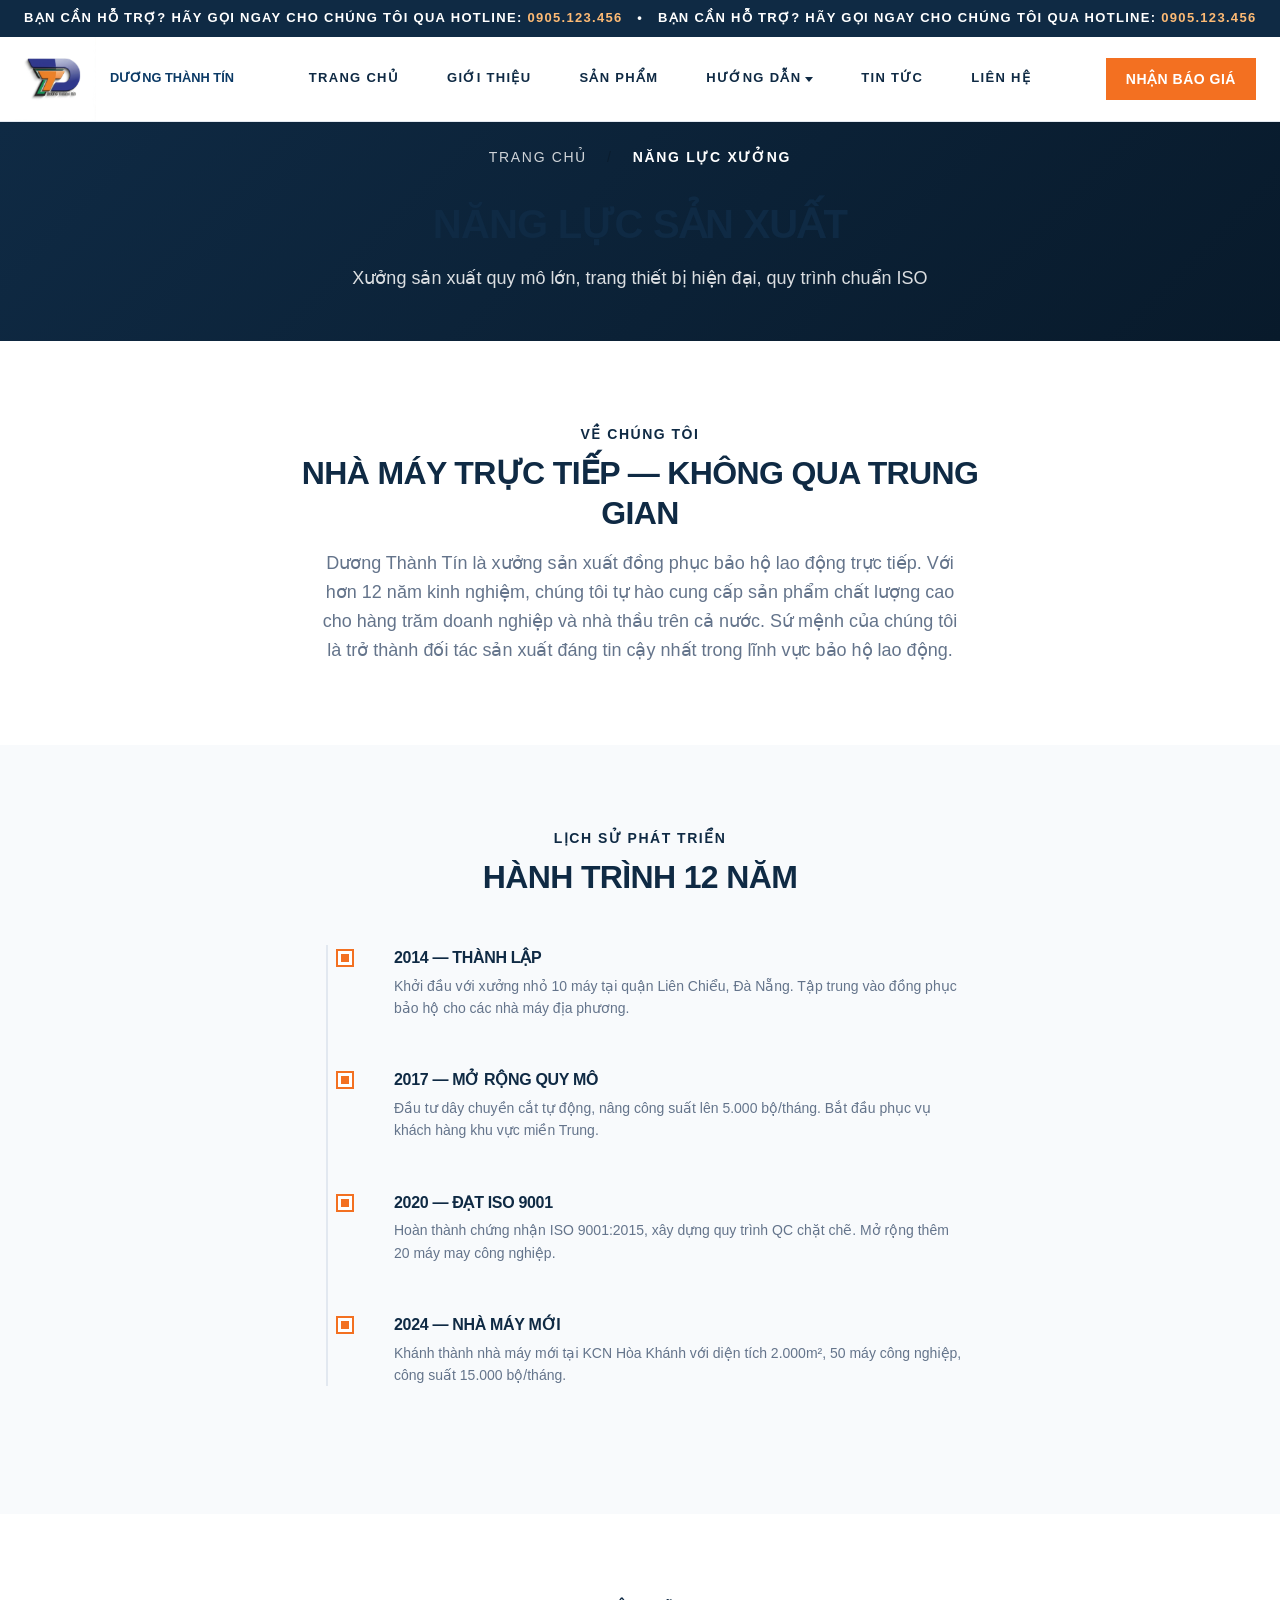
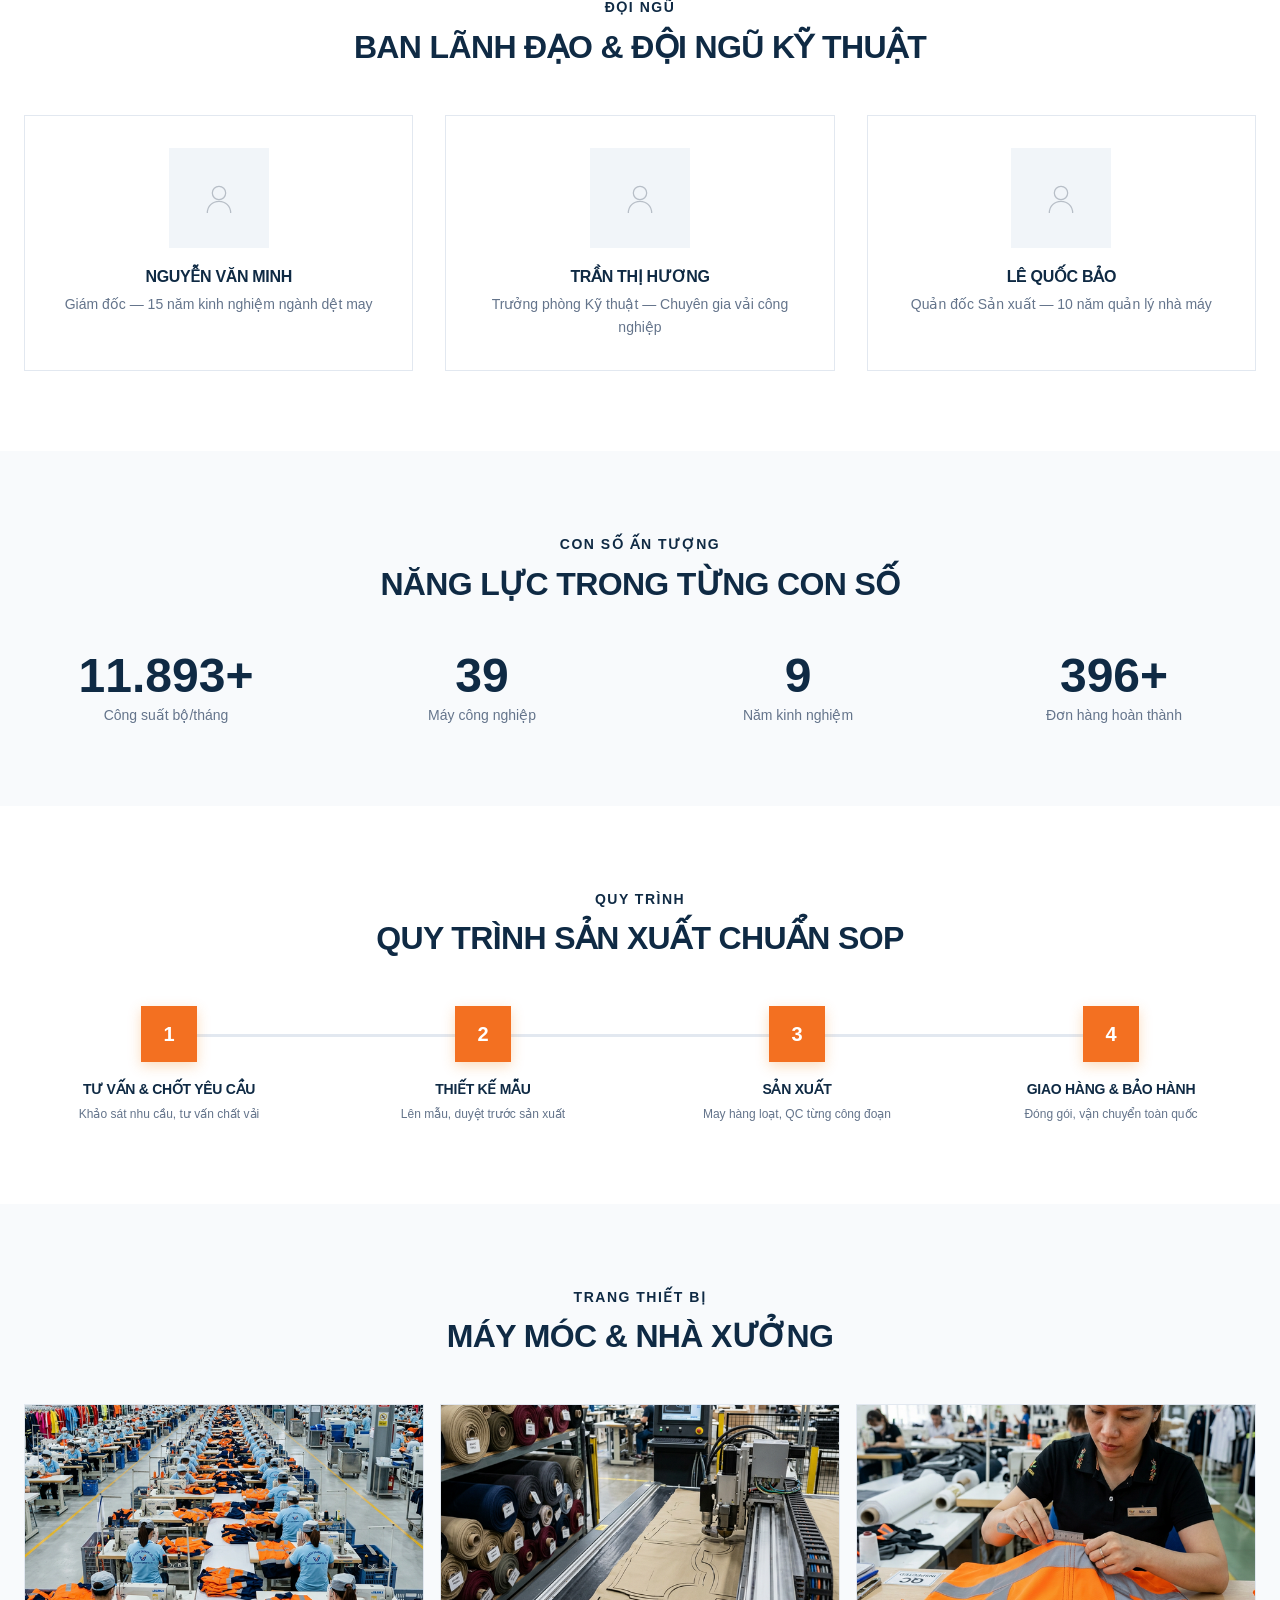
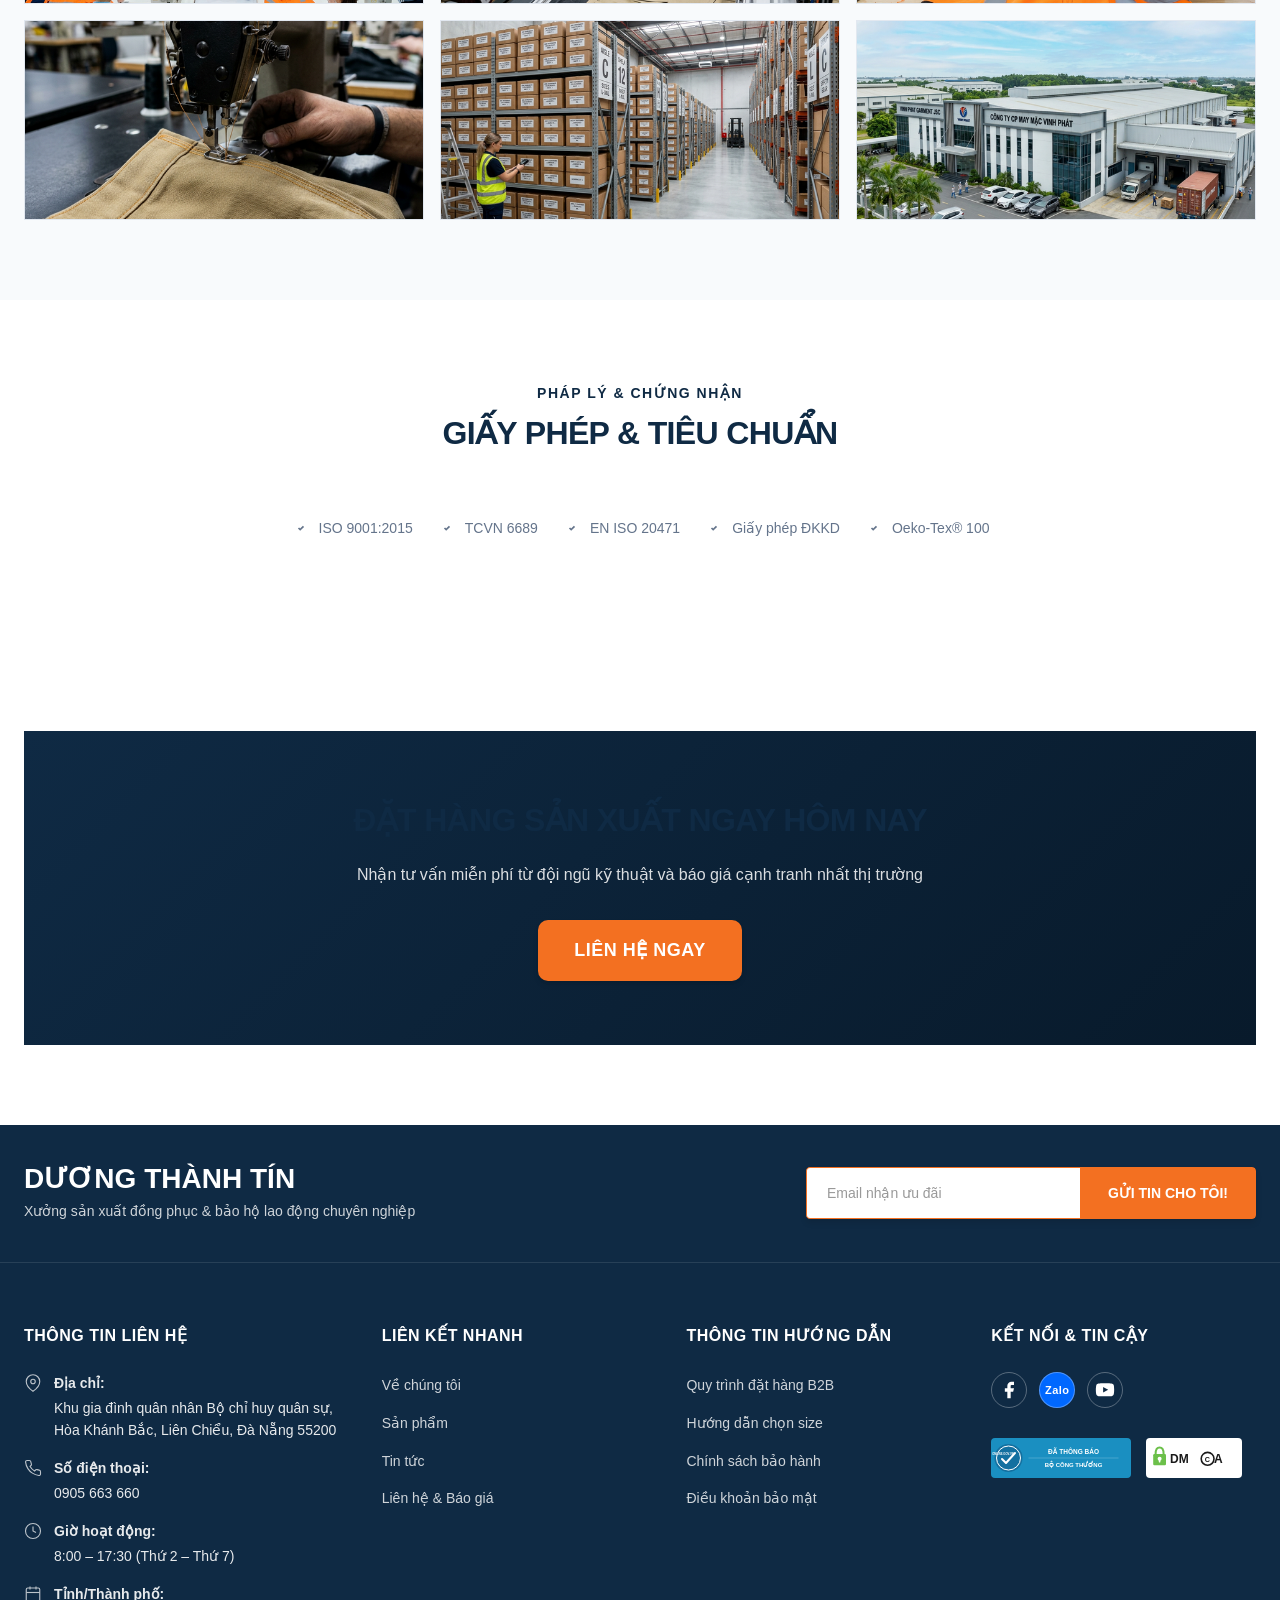
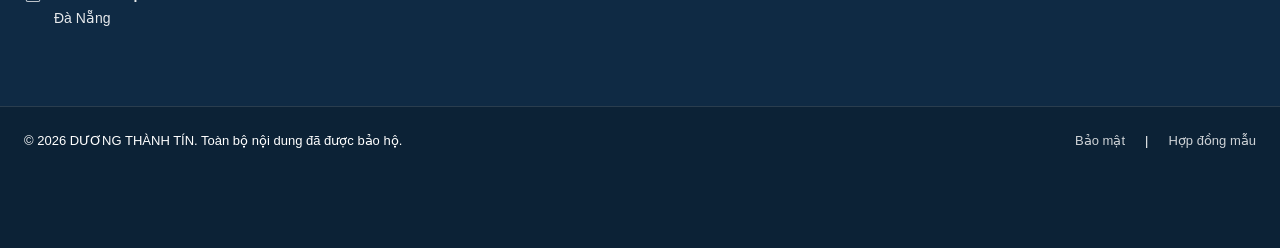
==== commit 00080a12: "feat: update website content and structure, refine UI/UX and add assets" ====
--- a/authority.html
+++ b/authority.html
@@ -258,7 +258,7 @@
     <div id="footer-container"></div>
 
 
-    <script src="script.js"></script>
+    <script src="script.js?v=1773746252487"></script>
 </body>
 
 </html>
--- a/styles.css
+++ b/styles.css
@@ -5,11 +5,11 @@
 /* ---------- Variables ---------- */
 :root {
   /* Rich Modern Colors */
-  --clr-primary: #0f172a;
+  --clr-primary: #0F2A44; /* New Navy Blue */
   /* Deep Slate/Navy */
-  --clr-primary-dark: #020617;
-  --clr-primary-light: #1e293b;
-  --clr-accent: #f97316;
+  --clr-primary-dark: #081a2b;
+  --clr-primary-light: #1e3a5f;
+  --clr-accent: #F37021; /* New Orange */
   /* Vibrant Orange for high conversion */
   --clr-accent-dark: #ea580c;
   --clr-accent-light: #fdba74;
@@ -1468,6 +1468,34 @@
   }
 }
 
+/* ---------- Profile Intro Grid ---------- */
+.profile-intro-grid {
+  display: grid;
+  grid-template-columns: 1fr 1fr;
+  gap: var(--space-3xl);
+  align-items: center;
+}
+
+.profile-intro-image {
+  border-radius: 0;
+  overflow: hidden;
+  border: 1px solid var(--clr-border);
+}
+
+.profile-intro-image img {
+  width: 100%;
+  height: auto;
+  display: block;
+  object-fit: cover;
+}
+
+@media(max-width:768px) {
+  .profile-intro-grid {
+    grid-template-columns: 1fr;
+    gap: var(--space-xl);
+  }
+}
+
 /* ---------- Video Section ---------- */
 .video-thumb {
   position: relative;
@@ -2145,18 +2173,17 @@
   --cta-text-navy: #0F2A43;
   --cta-text-gray: #374151;
 }
-
 .footer-new {
   font-family: var(--ff-body);
-  color: var(--footer-text);
+  background: #0F2A44; /* Force Navy Blue background */
+  color: #FFFFFF;      /* Force White text */
   overflow: hidden;
   position: relative;
 }
 
 .footer-top {
-  background-color: var(--footer-bg);
-  padding: 16px 0;
-  border-bottom: 1px solid var(--footer-divider);
+  border-bottom: 1px solid rgba(255, 255, 255, 0.1); /* Subtle divider */
+  padding: 40px 0;
 }
 
 .footer-top__inner {
@@ -2167,82 +2194,93 @@
   flex-wrap: wrap;
 }
 
+.footer-top__brand {
+  max-width: 500px;
+}
+
 .footer-logo {
-  font-size: 24px;
+  font-size: 28px;
   font-weight: 800;
   text-transform: uppercase;
-  color: #fff;
+  color: #FFFFFF;
   text-decoration: none;
-  display: block;
+  display: flex;
+  align-items: center;
+  gap: 8px;
   line-height: 1;
 }
 
 .footer-logo span {
-  color: var(--footer-accent);
+  color: #FFFFFF; /* All Logo is White */
 }
 
 .footer-slogan {
-  font-size: 13px;
-  opacity: 0.9;
-  margin-top: 4px;
-}
-
-.footer-search {
-  display: flex;
-  background: white;
-  border-radius: 0;
-  padding: 4px;
+  font-size: 14px;
+  opacity: 0.8;
+  margin-top: 8px;
+  line-height: 1.5;
+}
+
+.footer-top__newsletter {
+  flex: 1;
+  max-width: 450px;
+}
+
+.newsletter-form {
+  display: flex;
   width: 100%;
-  max-width: 320px;
-}
-
-.footer-search input {
+  border-radius: 4px; /* Rectangular */
+  overflow: hidden;
+  box-shadow: 0 4px 6px rgba(0, 0, 0, 0.1);
+}
+
+.newsletter-form input {
   flex: 1;
+  background: #FFFFFF;
+  border: 1px solid #F37021; /* Orange border */
+  border-right: none;
+  color: #333;
+  padding: 14px 20px;
+  border-radius: 4px 0 0 4px;
+  font-size: 14px;
+  outline: none;
+}
+
+.newsletter-form input::placeholder {
+  color: #999;
+}
+
+.newsletter-form input:focus {
+  border-color: #E05A10;
+}
+
+.btn-newsletter {
+  background: #F37021; /* Solid Orange button attached to input */
+  color: #FFFFFF;
   border: none;
+  padding: 14px 28px;
+  border-radius: 0 4px 4px 0;
   font-size: 14px;
-  color: #333;
-}
-
-.footer-search button {
-  background: var(--footer-accent);
-  color: white;
-  border: none;
-  padding: 8px 16px;
-  border-radius: 0;
   font-weight: 700;
-  font-size: 14px;
   cursor: pointer;
+  white-space: nowrap;
+  transition: background 0.3s ease;
   text-transform: uppercase;
 }
 
-.btn--white-mini {
-  background: white;
-  color: var(--footer-bg);
-  padding: 10px 20px;
-  border-radius: 0;
-  font-size: 13px;
-  font-weight: 700;
-  text-transform: uppercase;
-  letter-spacing: 0.05em;
-  text-decoration: none;
-  transition: all 0.2s ease;
-}
-
-.btn--white-mini:hover {
-  background: var(--footer-accent);
-  color: #fff;
+.btn-newsletter:hover {
+  background: #E05A10;
   transform: translateY(-2px);
 }
 
 .footer-main {
-  background-color: var(--footer-bg);
-  padding: 56px 0 32px;
+  padding: 60px 0;
 }
 
 .footer-grid {
   display: grid;
-  grid-template-columns: repeat(4, 1fr);
-  gap: var(--space-2xl);
+  grid-template-columns: 1.2fr 1fr 1fr 1fr;
+  gap: 40px; /* B2B Space Rules */
 }
 
 .footer-heading {
@@ -2251,7 +2289,7 @@
   text-transform: uppercase;
   margin-bottom: 24px;
   letter-spacing: 0.5px;
-  color: #fff;
+  color: #FFFFFF;
 }
 
 .footer-contact-list,
@@ -2262,71 +2300,101 @@
 }
 
 .footer-contact-list li {
-  margin-bottom: 12px;
+  margin-bottom: 16px;
   font-size: 14px;
   line-height: 1.6;
   opacity: 0.9;
   display: flex;
-  gap: 10px;
+  gap: 12px;
+  align-items: flex-start;
+}
+
+.footer-contact-list svg {
+  min-width: 18px;
+  opacity: 0.8;
+  margin-top: 2px;
+}
+
+.footer-contact-list strong {
+  font-weight: 600;
+  color: #FFFFFF;
+  display: block;
+  margin-bottom: 2px;
 }
 
 .footer-links li {
-  margin-bottom: 10px;
+  margin-bottom: 12px;
 }
 
 .footer-links a {
   font-size: 14px;
-  color: var(--footer-text-muted);
+  color: rgba(255, 255, 255, 0.8);
   text-decoration: none;
   transition: all 0.2s ease;
 }
 
 .footer-links a:hover {
+  color: #FFFFFF;
+  text-decoration: underline; /* B2B Hover Rules */
+}
+
+.footer-social {
+  display: flex;
+  gap: 12px;
+  margin-bottom: 30px;
+}
+
+.social-link {
+  width: 36px;
+  height: 36px;
+  background: transparent;
+  border-radius: 50%;
+  border: 1px solid rgba(255, 255, 255, 0.3);
+  display: flex;
+  align-items: center;
+  justify-content: center;
+  color: #FFFFFF;
+  transition: all 0.3s ease;
+  text-decoration: none;
+}
+
+.social-link:hover {
+  background: #F37021;
+  border-color: #F37021;
+  color: #FFFFFF; /* Highlight purely */
+}
+.footer-certs {
+  display: flex;
+  align-items: center;
+  gap: 15px;
+  flex-wrap: wrap;
+}
+
+.cert-bct, .cert-dmca {
+  display: flex;
+  align-items: center;
+  gap: 8px;
+  background: rgba(255, 255, 255, 0.1);
+  border: 1px solid rgba(255, 255, 255, 0.2);
+  padding: 8px 12px;
+  border-radius: 6px;
   color: #fff;
-  text-decoration: underline;
-}
-
-.footer-links--grid {
-  display: grid;
-  grid-template-columns: 1fr;
-  gap: 4px;
-}
-
-.cert-img {
-  height: 40px;
-  width: auto;
-  margin-right: 12px;
-  filter: brightness(0) invert(1);
-  opacity: 0.8;
-}
-
-.footer-social {
-  display: flex;
-  gap: 12px;
-}
-
-.social-link {
-  width: 32px;
-  height: 32px;
-  background: rgba(255, 255, 255, 0.15);
-  border-radius: 0;
-  display: flex;
-  align-items: center;
-  justify-content: center;
-  color: white;
-  font-size: 12px;
+  font-size: 11px;
   font-weight: 700;
-  transition: all 0.3s ease;
-}
-
-.social-link:hover {
-  background: white;
-  color: var(--footer-bg);
-  transform: translateY(-3px);
+  letter-spacing: 0.5px;
+  text-transform: uppercase;
+}
+
+.cert-bct svg {
+  color: #0088FF;
+}
+
+.cert-dmca svg {
+  color: #00D084;
 }
 
 .footer-bottom {
-  background-color: var(--footer-dark);
+  background-color: rgba(0, 0, 0, 0.2);
   padding: 24px 0 96px;
   /* 24px + 72px space for sticky CTA */
   font-size: 13px;
@@ -5615,6 +5683,7 @@
   /* Line clamp for 2 lines */
   display: -webkit-box;
   -webkit-line-clamp: 2;
+  line-clamp: 2;
   -webkit-box-orient: vertical;
   overflow: hidden;
 }
@@ -5851,6 +5920,7 @@
   margin-bottom: 20px;
   display: -webkit-box;
   -webkit-line-clamp: 3;
+  line-clamp: 3;
   -webkit-box-orient: vertical;
   overflow: hidden;
 }
@@ -7001,6 +7071,7 @@
   margin-bottom: var(--space-xl);
   display: -webkit-box;
   -webkit-line-clamp: 3;
+  line-clamp: 3;
   -webkit-box-orient: vertical;
   overflow: hidden;
   text-transform: none !important;
@@ -7197,6 +7268,7 @@
   margin-bottom: 12px;
   display: -webkit-box;
   -webkit-line-clamp: 2;
+  line-clamp: 2;
   -webkit-box-orient: vertical;
   overflow: hidden;
 }
@@ -7207,6 +7279,7 @@
   margin-bottom: 20px;
   display: -webkit-box;
   -webkit-line-clamp: 2;
+  line-clamp: 2;
   -webkit-box-orient: vertical;
   overflow: hidden;
   text-transform: none !important;
@@ -7735,4 +7808,585 @@
   .category-shortcut-grid {
     grid-template-columns: 1fr;
   }
-}+}
+/* ===============================================
+   B2B CONTACT PAGE STYLES (REBUILT)
+   =============================================== */
+
+.contact-header-b2b {
+    background: #0F2A44;
+    padding: 100px 0 140px; /* Extra bottom padding for overlap */
+    border-bottom: none;
+    text-align: center;
+    color: var(--clr-white);
+    position: relative;
+    overflow: hidden;
+    z-index: 1;
+}
+
+.contact-header-b2b::before {
+    content: '';
+    position: absolute;
+    top: 0; right: 0; width: 60%; height: 100%;
+    background: rgba(255,255,255,0.03);
+    clip-path: polygon(100% 0, 0 0, 100% 100%);
+    z-index: -1;
+}
+
+.contact-header-b2b::after {
+    content: '';
+    position: absolute;
+    bottom: -10%; left: 5%; width: 45%; height: 90%;
+    background: rgba(243,112,33,0.08); /* Subtle orange */
+    clip-path: polygon(40% 0%, 0% 100%, 100% 100%);
+    z-index: -1;
+}
+
+.contact-header-b2b .container {
+    position: relative;
+    z-index: 2;
+}
+
+.highlight-orange {
+    color: var(--clr-accent);
+}
+
+.breadcrumb-b2b {
+    margin-bottom: 24px;
+    font-size: 14px;
+    color: rgba(255, 255, 255, 0.8);
+    text-transform: uppercase;
+    font-weight: 600;
+    justify-content: center;
+}
+
+.breadcrumb-b2b .separator {
+    margin: 0 10px;
+}
+
+.breadcrumb-b2b .active-page {
+    color: var(--clr-white);
+}
+
+.contact-hero-content {
+    /* removed border-left and padding-left to center */
+    padding: 0 15px;
+    max-width: 800px;
+    margin: 0 auto;
+}
+
+.contact-title-b2b {
+    font-size: 48px;
+    line-height: 1.1;
+    margin-bottom: 20px;
+    color: var(--clr-white);
+    font-weight: 800;
+}
+
+.contact-title-b2b .highlight-orange {
+    color: var(--clr-white);
+    /* In Nam Á style, the text is all white on orange bg */
+}
+
+.contact-subtitle-b2b {
+    font-size: 18px;
+    color: rgba(255,255,255,0.9);
+    max-width: 700px;
+    line-height: 1.6;
+    text-transform: none;
+    font-weight: 500;
+    margin: 0 auto;
+}
+
+.section-b2b {
+    padding: 80px 0;
+}
+
+.contact-quick-grid-b2b {
+    display: grid;
+    grid-template-columns: repeat(3, 1fr);
+    gap: 30px;
+    margin-top: -120px; /* Pull up to overlap hero */
+    position: relative;
+    z-index: 10;
+}
+
+.contact-card-b2b {
+    background: #fff;
+    padding: 40px;
+    border-radius: 12px;
+    box-shadow: 0 10px 30px rgba(15, 42, 68, 0.08);
+    display: flex;
+    flex-direction: column;
+    align-items: center;
+    text-align: center;
+    transition: transform 0.3s ease;
+}
+
+.contact-card-b2b:hover {
+    transform: translateY(-5px);
+}
+
+.contact-card-icon-b2b {
+    width: 64px;
+    height: 64px;
+    background: #fff7ed;
+    color: var(--clr-accent);
+    border-radius: 50%;
+    display: flex;
+    align-items: center;
+    justify-content: center;
+    margin-bottom: 24px;
+}
+
+.contact-card-icon-b2b svg {
+    width: 32px;
+    height: 32px;
+}
+
+.contact-card-info-b2b h3 {
+    font-size: 14px;
+    letter-spacing: 1px;
+    color: #64748b;
+    margin-bottom: 12px;
+}
+
+.contact-card-value-b2b {
+    font-size: 20px;
+    font-weight: 800;
+    color: var(--clr-primary);
+    margin-bottom: 24px;
+}
+
+.btn-card-b2b {
+    display: inline-block;
+    padding: 12px 24px;
+    border: 1px solid #e2e8f0;
+    border-radius: 8px;
+    font-weight: 700;
+    font-size: 12px;
+    text-transform: uppercase;
+    transition: all 0.3s;
+}
+
+.btn-card-b2b:hover {
+    background: var(--clr-accent);
+    color: #fff;
+    border-color: var(--clr-accent);
+}
+
+.contact-main-grid-b2b {
+    display: grid;
+    grid-template-columns: 1.2fr 0.8fr;
+    gap: 60px;
+}
+
+.section-title-b2b {
+    font-size: 28px;
+    margin-bottom: 40px;
+    position: relative;
+    padding-bottom: 15px;
+}
+
+.section-title-b2b::after {
+    content: '';
+    position: absolute;
+    left: 0;
+    bottom: 0;
+    width: 60px;
+    height: 4px;
+    background: var(--clr-accent);
+}
+
+.form-row-b2b {
+    display: grid;
+    grid-template-columns: 1fr 1fr;
+    gap: 20px;
+    margin-bottom: 20px;
+}
+
+.form-group-b2b {
+    margin-bottom: 20px;
+}
+
+.form-group-b2b label {
+    display: block;
+    font-size: 13px;
+    font-weight: 700;
+    color: var(--clr-primary);
+    margin-bottom: 8px;
+    text-transform: uppercase;
+}
+
+.form-group-b2b input, 
+.form-group-b2b select, 
+.form-group-b2b textarea {
+    width: 100%;
+    padding: 14px 18px;
+    border: 1px solid #e2e8f0;
+    border-radius: 6px;
+    background: #fff;
+    font-size: 15px;
+    transition: border-color 0.3s;
+}
+
+.form-group-b2b input:focus, 
+.form-group-b2b select:focus, 
+.form-group-b2b textarea:focus {
+    border-color: var(--clr-accent);
+    background: #fff;
+    box-shadow: 0 0 0 4px rgba(243, 112, 33, 0.1);
+}
+
+.btn-primary-b2b {
+    background: var(--clr-accent);
+    color: #fff;
+    padding: 16px 30px;
+    border-radius: 6px;
+    font-weight: 700;
+    font-size: 15px;
+    text-transform: uppercase;
+    width: 100%;
+    margin-bottom: 12px;
+    cursor: pointer;
+    border: none;
+    transition: background 0.3s;
+}
+
+.btn-primary-b2b:hover {
+    background: #d85d10;
+}
+
+.nda-note-b2b {
+    font-size: 13px;
+    color: #64748b;
+    text-align: center;
+}
+
+.map-wrapper-b2b {
+    border-radius: 12px;
+    overflow: hidden;
+    margin-bottom: 30px;
+    box-shadow: 0 10px 30px rgba(0,0,0,0.05);
+}
+
+.office-title-b2b {
+    font-size: 16px;
+    letter-spacing: 1px;
+    margin-bottom: 24px;
+}
+
+.office-item-b2b {
+    margin-bottom: 20px;
+}
+
+.office-item-b2b strong {
+    display: block;
+    font-size: 12px;
+    color: #94a3b8;
+    margin-bottom: 5px;
+}
+
+.office-item-b2b p {
+    font-size: 15px;
+    color: var(--clr-primary);
+    font-weight: 600;
+}
+
+.map-link-b2b {
+    display: inline-block;
+    font-size: 13px;
+    font-weight: 700;
+    color: var(--clr-accent);
+    text-transform: uppercase;
+}
+
+/* Trust & FAQ Sections */
+.trust-grid-b2b {
+    display: grid;
+    grid-template-columns: repeat(3, 1fr);
+    gap: 40px;
+}
+
+.trust-item-b2b {
+    display: flex;
+    flex-direction: column;
+    align-items: center;
+    text-align: center;
+    color: #64748b;
+}
+
+.trust-item-b2b h4 {
+    font-size: 18px;
+    font-weight: 700;
+    color: #0F2A44;
+    margin-bottom: 12px;
+}
+
+.trust-item-b2b p {
+    font-size: 15px;
+    line-height: 1.6;
+}
+
+.trust-badge-b2b {
+    width: 64px;
+    height: 64px;
+    display: flex;
+    align-items: center;
+    justify-content: center;
+    background: #ffffff;
+    border-radius: 50%;
+    box-shadow: 0 10px 25px rgba(0,0,0,0.06);
+    color: var(--clr-accent);
+    margin-bottom: 20px;
+}
+
+.trust-badge-b2b svg {
+    width: 32px;
+    height: 32px;
+}
+
+.faq-header-b2b {
+    text-align: center;
+    margin-bottom: 50px;
+}
+
+.faq-pill-b2b {
+    display: inline-block;
+    background: #0F2A44; /* Navy Blue */
+    color: white;
+    padding: 6px 16px;
+    border-radius: 20px;
+    font-size: 13px;
+    font-weight: 700;
+    text-transform: uppercase;
+    margin-bottom: 15px;
+}
+
+.faq-subtitle-b2b {
+    font-size: 18px;
+    color: #475569;
+}
+
+.faq-accordion-b2b {
+    max-width: 800px;
+    margin: 0 auto;
+}
+
+.faq-item-b2b {
+    border-bottom: 1px solid #e2e8f0;
+    padding: 10px 0;
+}
+
+.faq-question-b2b {
+    width: 100%;
+    display: flex;
+    justify-content: space-between;
+    align-items: center;
+    padding: 15px 0;
+    text-align: left;
+    font-size: 16px;
+    font-weight: 500;
+    color: var(--clr-primary);
+    background: transparent;
+    border: none;
+    cursor: pointer;
+    transition: all 0.3s;
+}
+
+.faq-question-b2b:hover {
+    color: var(--clr-accent);
+}
+
+.faq-question-b2b svg {
+    transition: transform 0.3s ease;
+}
+
+.faq-item-b2b.active .faq-question-b2b {
+    color: var(--clr-accent);
+}
+
+.faq-item-b2b.active .faq-question-b2b svg {
+    transform: rotate(180deg);
+}
+
+.faq-answer-b2b {
+    max-height: 0;
+    overflow: hidden;
+    transition: all 0.4s cubic-bezier(0.4, 0, 0.2, 1);
+}
+
+.faq-item-b2b.active .faq-answer-b2b {
+    max-height: 200px; /* Adjust as needed */
+    padding-bottom: 24px;
+}
+
+.faq-answer-b2b p {
+    color: #475569;
+    line-height: 1.6;
+    font-size: 15px;
+}
+/* Highlighted Partners Geometric Block */
+.highlighted-partners-container {
+  position: relative;
+  max-width: 900px;
+  margin: 0 auto 50px;
+  padding: 48px 24px;
+  display: flex;
+  justify-content: center;
+  align-items: center;
+  overflow: hidden;
+  border-radius: 0; /* Hard edges B2B */
+  background: #0F2A44;
+  box-shadow: 0 20px 60px rgba(0, 0, 0, 0.35);
+}
+
+.hp-bg-shape {
+  position: absolute;
+  pointer-events: none;
+}
+
+/* Large diagonal orange shard — top left */
+.hp-bg-shape-1 {
+  top: 0;
+  left: 0;
+  width: 100%;
+  height: 100%;
+  background: #F37021;
+  clip-path: polygon(0 0, 32% 0, 0 100%);
+  z-index: 1;
+  opacity: 0.9;
+}
+
+/* Secondary darker orange mid accent — top left */
+.hp-bg-shape-2 {
+  top: 0;
+  left: 0;
+  width: 100%;
+  height: 100%;
+  background: #0a1f33;
+  clip-path: polygon(0 0, 18% 0, 0 60%);
+  z-index: 2;
+  opacity: 0.7;
+}
+
+/* Navy shard — bottom right */
+.highlighted-partners-container::after {
+  content: '';
+  position: absolute;
+  bottom: 0;
+  right: 0;
+  width: 100%;
+  height: 100%;
+  background: #F37021;
+  clip-path: polygon(100% 100%, 62% 100%, 100% 0);
+  z-index: 1;
+  opacity: 0.8;
+  pointer-events: none;
+}
+
+/* Dark accent — innermost right shard */
+.highlighted-partners-container::before {
+  content: '';
+  position: absolute;
+  bottom: 0;
+  right: 0;
+  width: 100%;
+  height: 100%;
+  background: #0a1f33;
+  clip-path: polygon(100% 100%, 80% 100%, 100% 45%);
+  z-index: 2;
+  opacity: 0.7;
+  pointer-events: none;
+}
+
+.hp-logos-wrapper {
+  position: relative;
+  z-index: 3;
+  display: flex;
+  gap: 30px;
+  width: 100%;
+  justify-content: center;
+  align-items: center;
+}
+
+.hp-logo-box {
+  background: #FFFFFF;
+  border-radius: 0; /* Sharp industrial edges */
+  padding: 20px 30px;
+  flex: 1;
+  max-width: 260px;
+  height: 110px;
+  display: flex;
+  justify-content: center;
+  align-items: center;
+  box-shadow: 0 10px 30px rgba(0, 0, 0, 0.3);
+  transition: transform 0.3s ease, box-shadow 0.3s ease;
+  border-bottom: 3px solid #F37021;
+}
+
+.hp-logo-box:hover {
+  transform: translateY(-6px);
+  box-shadow: 0 20px 40px rgba(243, 112, 33, 0.2);
+  border-bottom-color: #0F2A44;
+}
+
+.hp-logo-img {
+  max-width: 100%;
+  max-height: 65px;
+  object-fit: contain;
+}
+
+@media (max-width: 768px) {
+  .highlighted-partners-container {
+    margin: 0 20px 40px;
+  }
+  .hp-logos-wrapper {
+    flex-direction: column;
+    gap: 15px;
+  }
+  .hp-logo-box {
+    width: 100%;
+    max-width: 100%;
+  }
+}
+
+.final-cta-btns-b2b {
+    display: flex;
+    justify-content: center;
+    gap: 20px;
+}
+
+.btn-secondary-b2b {
+    display: inline-block;
+    padding: 18px 45px;
+    border: 2px solid var(--clr-primary);
+    border-radius: 8px;
+    font-weight: 800;
+    font-size: 16px;
+    text-transform: uppercase;
+    transition: all 0.3s;
+}
+
+.btn-secondary-b2b:hover {
+    background: var(--clr-primary);
+    color: #fff;
+}
+
+.white-line::after {
+    background: #fff !important;
+}
+
+@media (max-width: 960px) {
+    .contact-hero-grid, .contact-quick-grid-b2b, .contact-main-grid-b2b, .trust-grid-b2b {
+        grid-template-columns: 1fr;
+    }
+    
+    .contact-title-b2b {
+        font-size: 32px;
+    }
+    
+    .form-row-b2b {
+        grid-template-columns: 1fr;
+    }
+}
